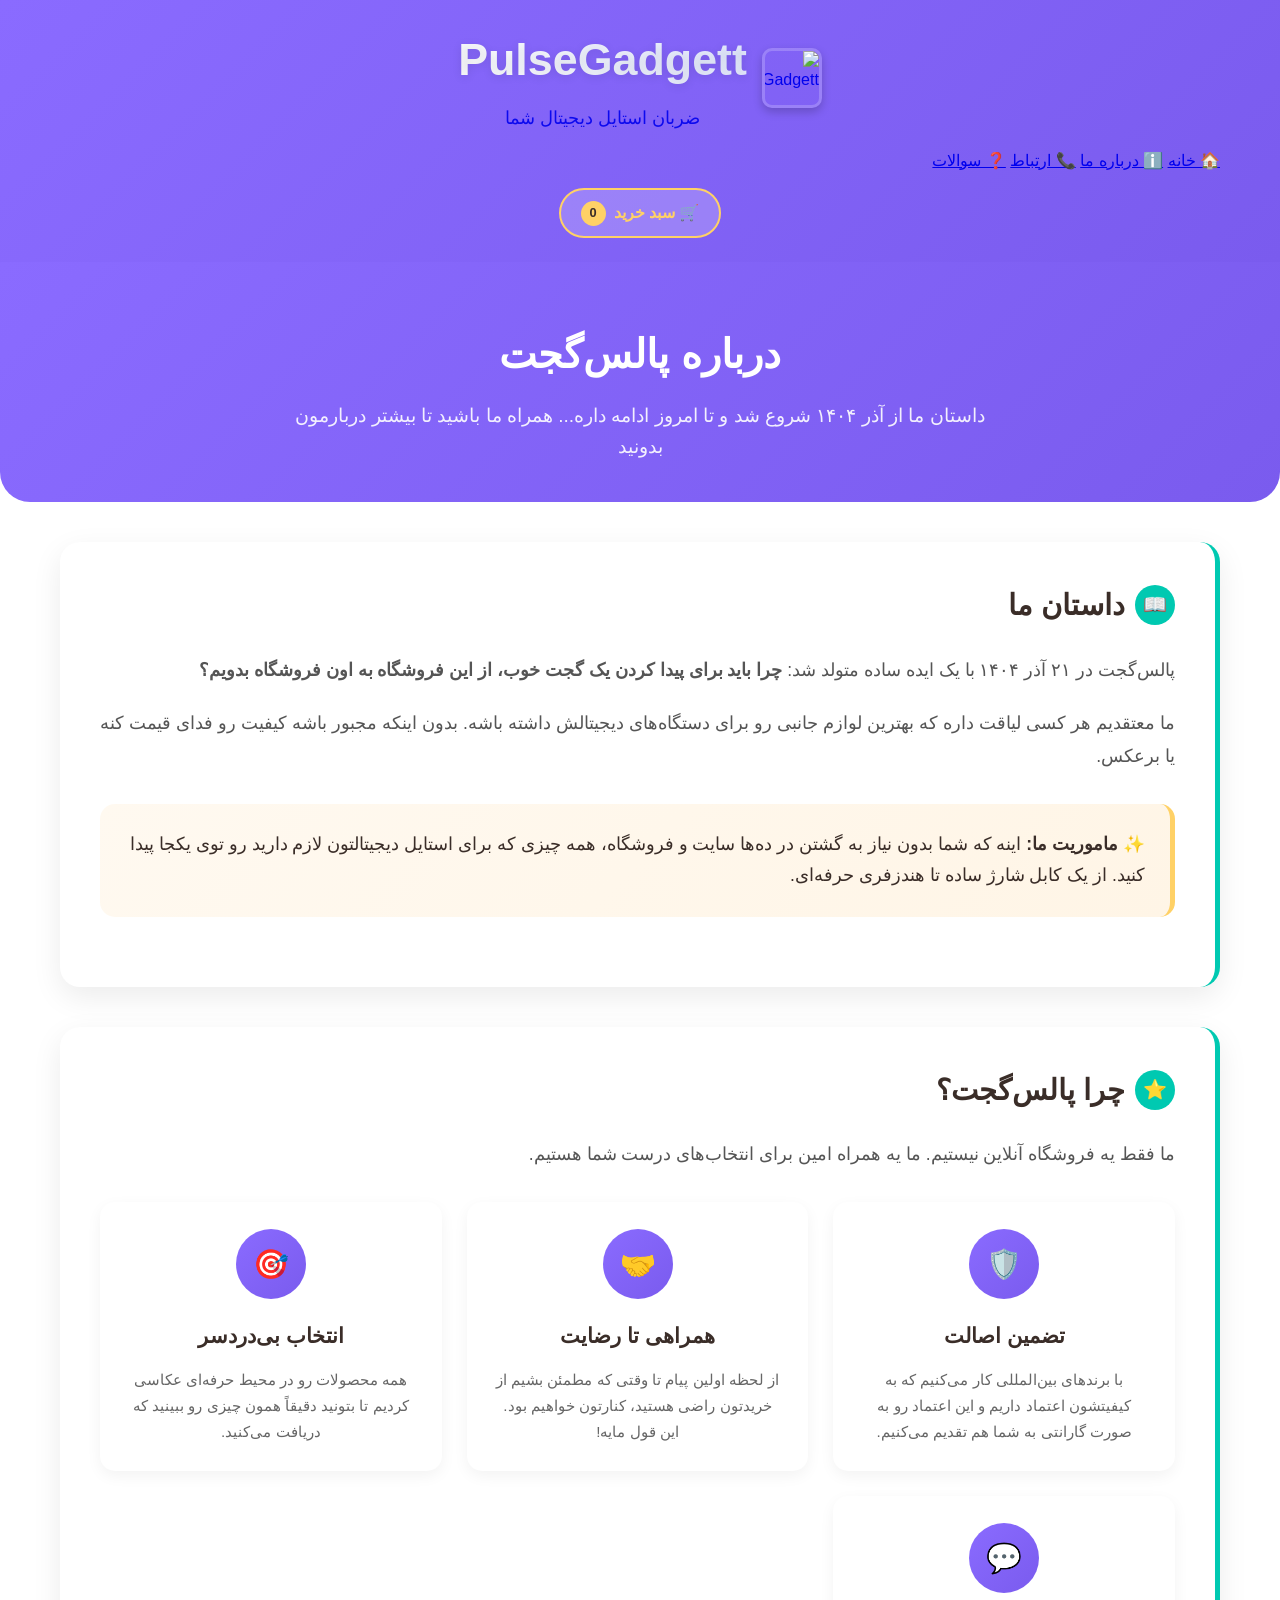
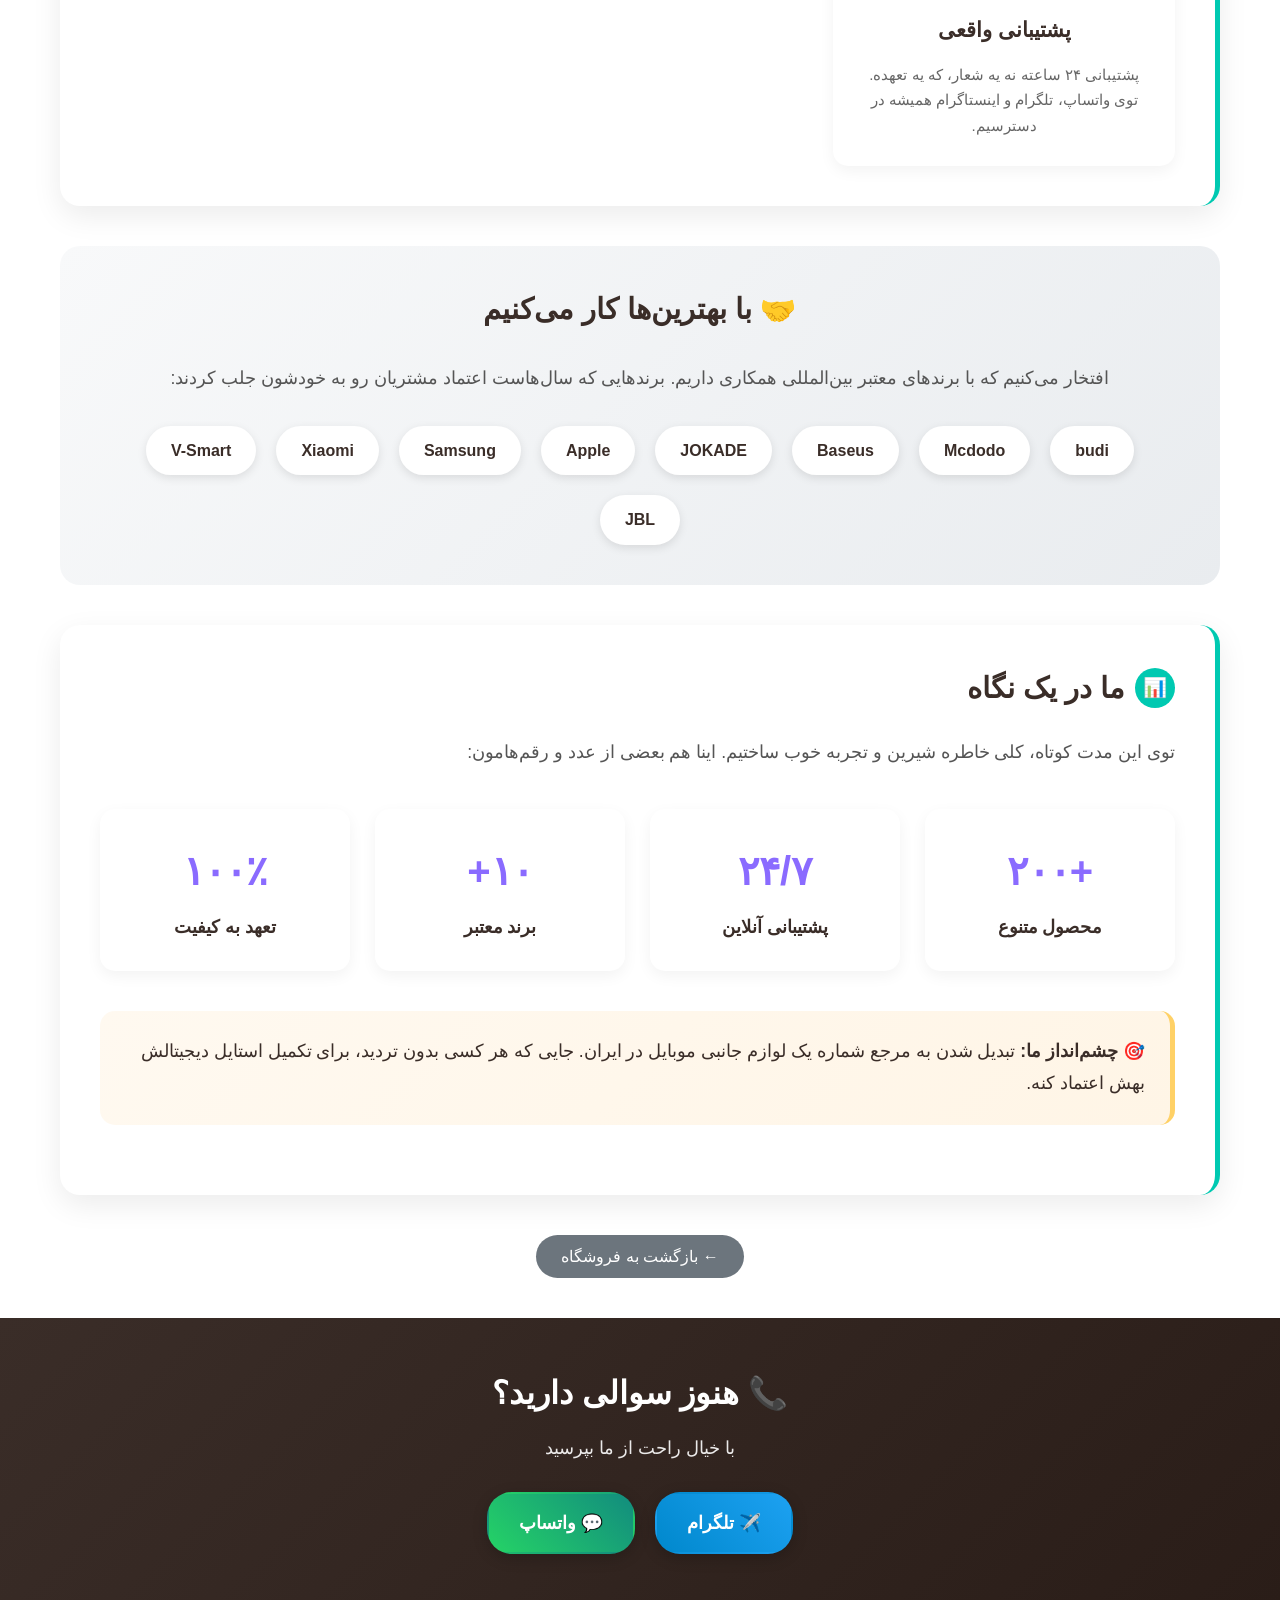
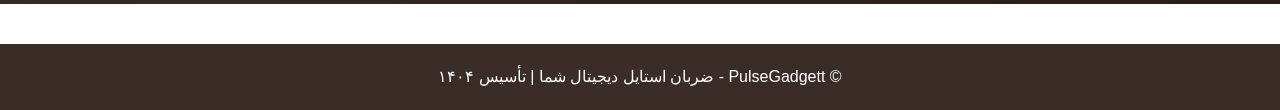
==== about.html @ b3abd2d2 "Create about.html" ====
<!DOCTYPE html>
<html lang="fa" dir="rtl">
<head>
    <meta charset="UTF-8">
    <meta name="viewport" content="width=device-width, initial-scale=1.0">
    <title>درباره پالس‌گجت - داستان ما</title>
    <meta name="description" content="داستان پالس‌گجت - تخصص ما در لوازم جانبی موبایل، ماموریت و ارزش‌های ما">
    <link rel="stylesheet" href="style.css">
    
    <!-- Structured Data -->
    <script type="application/ld+json">
    {
        "@context": "https://schema.org",
        "@type": "AboutPage",
        "name": "درباره پالس‌گجت",
        "description": "تاریخچه، ماموریت و ارزش‌های فروشگاه پالس‌گجت",
        "url": "https://pulse-gadgett.vercel.app/about.html",
        "publisher": {
            "@type": "Organization",
            "name": "پالس‌گجت",
            "logo": "https://pulse-gadgett.vercel.app/images/logo.jpg",
            "foundingDate": "2025-12-12",
            "contactPoint": {
                "@type": "ContactPoint",
                "telephone": "+989965566964",
                "contactType": "پشتیبانی"
            }
        }
    }
    </script>
    
    <style>
        /* استایل‌های مخصوص صفحه درباره ما */
        .page-header {
            text-align: center;
            padding: 60px 0 40px;
            background: linear-gradient(135deg, var(--header-purple) 0%, #7A5BEE 100%);
            color: white;
            border-radius: 0 0 30px 30px;
            margin-bottom: 40px;
        }
        
        .page-header h1 {
            font-size: 2.5rem;
            margin-bottom: 15px;
            font-weight: 800;
        }
        
        .page-header .subtitle {
            font-size: 1.2rem;
            opacity: 0.9;
            max-width: 700px;
            margin: 0 auto;
            line-height: 1.6;
        }
        
        .story-section {
            background: white;
            border-radius: 20px;
            padding: 40px;
            margin-bottom: 40px;
            box-shadow: 0 10px 30px rgba(0,0,0,0.08);
            border-right: 5px solid var(--category-teal);
        }
        
        .section-title {
            color: var(--text-dark);
            font-size: 1.8rem;
            margin-bottom: 25px;
            display: flex;
            align-items: center;
            gap: 10px;
        }
        
        .section-title .icon {
            width: 40px;
            height: 40px;
            background: var(--category-teal);
            border-radius: 50%;
            display: flex;
            align-items: center;
            justify-content: center;
            color: white;
            font-size: 1.2rem;
        }
        
        .story-text {
            color: #555;
            line-height: 1.9;
            font-size: 1.1rem;
            text-align: justify;
            margin-bottom: 20px;
        }
        
        .highlight-box {
            background: linear-gradient(135deg, var(--card-cream) 0%, #fff5e6 100%);
            border-radius: 15px;
            padding: 25px;
            margin: 30px 0;
            border-right: 5px solid var(--accent-yellow);
        }
        
        .highlight-box p {
            color: var(--text-dark);
            font-size: 1.1rem;
            line-height: 1.8;
            margin: 0;
        }
        
        .values-grid {
            display: grid;
            grid-template-columns: repeat(auto-fit, minmax(280px, 1fr));
            gap: 25px;
            margin-top: 30px;
        }
        
        .value-card {
            background: white;
            border-radius: 15px;
            padding: 25px;
            text-align: center;
            box-shadow: 0 5px 15px rgba(0,0,0,0.05);
            transition: all 0.3s ease;
            border: 2px solid transparent;
        }
        
        .value-card:hover {
            transform: translateY(-5px);
            border-color: var(--header-purple);
            box-shadow: 0 10px 25px rgba(138, 107, 255, 0.15);
        }
        
        .value-icon {
            width: 70px;
            height: 70px;
            background: linear-gradient(135deg, var(--header-purple) 0%, #7A5BEE 100%);
            border-radius: 50%;
            display: flex;
            align-items: center;
            justify-content: center;
            margin: 0 auto 20px;
            font-size: 1.8rem;
            color: white;
        }
        
        .value-card h3 {
            color: var(--text-dark);
            margin-bottom: 15px;
            font-size: 1.3rem;
        }
        
        .value-card p {
            color: #666;
            line-height: 1.7;
            font-size: 0.95rem;
        }
        
        .brands-section {
            background: linear-gradient(135deg, #f8f9fa 0%, #e9ecef 100%);
            border-radius: 20px;
            padding: 40px;
            margin: 40px 0;
        }
        
        .brands-title {
            text-align: center;
            color: var(--text-dark);
            font-size: 1.8rem;
            margin-bottom: 30px;
        }
        
        .brands-list {
            display: flex;
            flex-wrap: wrap;
            justify-content: center;
            gap: 20px;
            margin-top: 30px;
        }
        
        .brand-tag {
            background: white;
            padding: 12px 25px;
            border-radius: 25px;
            font-weight: 600;
            color: var(--text-dark);
            box-shadow: 0 3px 10px rgba(0,0,0,0.1);
            transition: all 0.3s ease;
        }
        
        .brand-tag:hover {
            transform: translateY(-3px);
            box-shadow: 0 5px 15px rgba(0,0,0,0.15);
            background: var(--header-purple);
            color: white;
        }
        
        .stats-grid {
            display: grid;
            grid-template-columns: repeat(auto-fit, minmax(200px, 1fr));
            gap: 25px;
            margin-top: 40px;
        }
        
        .stat-card {
            background: white;
            border-radius: 15px;
            padding: 30px 20px;
            text-align: center;
            box-shadow: 0 5px 15px rgba(0,0,0,0.05);
        }
        
        .stat-number {
            font-size: 2.5rem;
            font-weight: 800;
            color: var(--header-purple);
            margin-bottom: 10px;
            display: block;
        }
        
        .stat-label {
            color: var(--text-dark);
            font-size: 1.1rem;
            font-weight: 600;
        }
        
        /* رسپانسیو */
        @media (max-width: 768px) {
            .page-header {
                padding: 40px 0 30px;
            }
            
            .page-header h1 {
                font-size: 2rem;
            }
            
            .story-section {
                padding: 25px;
            }
            
            .section-title {
                font-size: 1.5rem;
            }
            
            .values-grid {
                grid-template-columns: 1fr;
            }
            
            .brands-section {
                padding: 25px;
            }
            
            .stat-card {
                padding: 20px 15px;
            }
            
            .stat-number {
                font-size: 2rem;
            }
        }
    </style>
</head>
<body>
    <!-- هدر -->
    <header>
        <div class="container">
            <div class="brand">
                <div class="logo-container">
                    <a href="index.html" style="display: contents;">
                        <img src="images/logo.jpg" alt="PulseGadgett" class="logo">
                        <div class="brand-text">
                            <h1>PulseGadgett</h1>
                            <p>ضربان استایل دیجیتال شما</p>
                        </div>
                    </a>
                </div>
            </div>
            
            <!-- ناوبری اصلی -->
            <nav class="main-nav">
                <a href="index.html">🏠 خانه</a>
                <a href="about.html" class="active">ℹ️ درباره ما</a>
                <a href="contact.html">📞 ارتباط</a>
                <a href="faq.html">❓ سوالات</a>
            </nav>
            
            <!-- سبد خرید -->
            <div class="header-actions">
                <div class="cart-icon" id="cartIcon">
                    🛒 سبد خرید
                    <span id="cartCount" class="cart-count">0</span>
                </div>
            </div>
        </div>
    </header>

    <!-- هدر صفحه -->
    <div class="page-header">
        <div class="container">
            <h1>درباره پالس‌گجت</h1>
            <p class="subtitle">
                داستان ما از آذر ۱۴۰۴ شروع شد و تا امروز ادامه داره... 
                همراه ما باشید تا بیشتر دربارمون بدونید
            </p>
        </div>
    </div>

    <main class="container">
        <!-- داستان ما -->
        <section class="story-section">
            <h2 class="section-title">
                <span class="icon">📖</span>
                داستان ما
            </h2>
            
            <p class="story-text">
                پالس‌گجت در ۲۱ آذر ۱۴۰۴ با یک ایده ساده متولد شد: 
                <strong>چرا باید برای پیدا کردن یک گجت خوب، از این فروشگاه به اون فروشگاه بدویم؟</strong>
            </p>
            
            <p class="story-text">
                ما معتقدیم هر کسی لیاقت داره که بهترین لوازم جانبی رو برای دستگاه‌های دیجیتالش داشته باشه. 
                بدون اینکه مجبور باشه کیفیت رو فدای قیمت کنه یا برعکس.
            </p>
            
            <div class="highlight-box">
                <p>
                    ✨ <strong>ماموریت ما:</strong> اینه که شما بدون نیاز به گشتن در ده‌ها سایت و فروشگاه، 
                    همه چیزی که برای استایل دیجیتالتون لازم دارید رو توی یکجا پیدا کنید. 
                    از یک کابل شارژ ساده تا هندزفری حرفه‌ای.
                </p>
            </div>
        </section>
        
        <!-- ارزش‌های ما -->
        <section class="story-section">
            <h2 class="section-title">
                <span class="icon">⭐</span>
                چرا پالس‌گجت؟
            </h2>
            
            <p class="story-text">
                ما فقط یه فروشگاه آنلاین نیستیم. ما یه همراه امین برای انتخاب‌های درست شما هستیم.
            </p>
            
            <div class="values-grid">
                <div class="value-card">
                    <div class="value-icon">🛡️</div>
                    <h3>تضمین اصالت</h3>
                    <p>
                        با برندهای بین‌المللی کار می‌کنیم که به کیفیتشون اعتماد داریم 
                        و این اعتماد رو به صورت گارانتی به شما هم تقدیم می‌کنیم.
                    </p>
                </div>
                
                <div class="value-card">
                    <div class="value-icon">🤝</div>
                    <h3>همراهی تا رضایت</h3>
                    <p>
                        از لحظه اولین پیام تا وقتی که مطمئن بشیم از خریدتون راضی هستید، 
                        کنارتون خواهیم بود. این قول مایه!
                    </p>
                </div>
                
                <div class="value-card">
                    <div class="value-icon">🎯</div>
                    <h3>انتخاب بی‌دردسر</h3>
                    <p>
                        همه محصولات رو در محیط حرفه‌ای عکاسی کردیم تا بتونید 
                        دقیقاً همون چیزی رو ببینید که دریافت می‌کنید.
                    </p>
                </div>
                
                <div class="value-card">
                    <div class="value-icon">💬</div>
                    <h3>پشتیبانی واقعی</h3>
                    <p>
                        پشتیبانی ۲۴ ساعته نه یه شعار، که یه تعهده. 
                        توی واتساپ، تلگرام و اینستاگرام همیشه در دسترسیم.
                    </p>
                </div>
            </div>
        </section>
        
        <!-- برندهای همکار -->
        <section class="brands-section">
            <h2 class="brands-title">🤝 با بهترین‌ها کار می‌کنیم</h2>
            <p class="story-text" style="text-align: center; margin-bottom: 30px;">
                افتخار می‌کنیم که با برندهای معتبر بین‌المللی همکاری داریم. 
                برندهایی که سال‌هاست اعتماد مشتریان رو به خودشون جلب کردند:
            </p>
            
            <div class="brands-list">
                <span class="brand-tag">budi</span>
                <span class="brand-tag">Mcdodo</span>
                <span class="brand-tag">Baseus</span>
                <span class="brand-tag">JOKADE</span>
                <span class="brand-tag">Apple</span>
                <span class="brand-tag">Samsung</span>
                <span class="brand-tag">Xiaomi</span>
                <span class="brand-tag">V-Smart</span>
                <span class="brand-tag">JBL</span>
            </div>
        </section>
        
        <!-- آمار و ارقام -->
        <section class="story-section">
            <h2 class="section-title">
                <span class="icon">📊</span>
                ما در یک نگاه
            </h2>
            
            <p class="story-text">
                توی این مدت کوتاه، کلی خاطره شیرین و تجربه خوب ساختیم. 
                اینا هم بعضی از عدد و رقم‌هامون:
            </p>
            
            <div class="stats-grid">
                <div class="stat-card">
                    <span class="stat-number">+۲۰۰</span>
                    <span class="stat-label">محصول متنوع</span>
                </div>
                
                <div class="stat-card">
                    <span class="stat-number">۲۴/۷</span>
                    <span class="stat-label">پشتیبانی آنلاین</span>
                </div>
                
                <div class="stat-card">
                    <span class="stat-number">۱۰+</span>
                    <span class="stat-label">برند معتبر</span>
                </div>
                
                <div class="stat-card">
                    <span class="stat-number">۱۰۰٪</span>
                    <span class="stat-label">تعهد به کیفیت</span>
                </div>
            </div>
            
            <div class="highlight-box" style="margin-top: 40px;">
                <p>
                    🎯 <strong>چشم‌انداز ما:</strong> تبدیل شدن به مرجع شماره یک لوازم جانبی موبایل در ایران. 
                    جایی که هر کسی بدون تردید، برای تکمیل استایل دیجیتالش بهش اعتماد کنه.
                </p>
            </div>
        </section>
        
        <!-- دکمه بازگشت -->
        <div class="back-button">
            <button onclick="window.location.href='index.html'">← بازگشت به فروشگاه</button>
        </div>
    </main>

    <!-- سبد خرید -->
    <div id="cartSidebar" class="cart-sidebar">
        <div class="cart-header">
            <h3>🛒 سبد خرید شما</h3>
            <button class="close-cart" id="closeCartButton">✕</button>
        </div>
        <div id="cartItems" class="cart-items">
            <!-- محصولات اینجا نمایش داده می‌شوند -->
        </div>
        <div class="cart-footer">
            <div class="cart-total">
                <strong>تعداد کل: <span id="totalItems">0</span> محصول</strong>
            </div>
            <button class="checkout-btn" id="checkoutButton">📦 ثبت سفارش</button>
        </div>
    </div>
    
    <div id="cartOverlay" class="cart-overlay"></div>

    <!-- بخش پشتیبانی -->
    <section class="support-section">
        <div class="container">
            <h3>📞 هنوز سوالی دارید؟</h3>
            <p>با خیال راحت از ما بپرسید</p>
            <div class="support-buttons">
                <a href="https://t.me/PG_supporter" class="support-btn telegram" target="_blank" rel="noopener noreferrer">
                    ✈️ تلگرام
                </a>
                <a href="https://wa.me/+989965566964" class="support-btn whatsapp" target="_blank" rel="noopener noreferrer">
                    💬 واتساپ
                </a>
            </div>
        </div>
    </section>

    <footer>
        <div class="container">
            <p>© PulseGadgett - ضربان استایل دیجیتال شما | تأسیس ۱۴۰۴</p>
        </div>
    </footer>

    <script src="products-data.js"></script>
    <script src="script.js"></script>
    
    <script>
        // مقداردهی اولیه برای این صفحه
        document.addEventListener('DOMContentLoaded', function() {
            updateCartDisplay();
            
            // Event Listeners برای سبد خرید
            const cartIcon = document.getElementById('cartIcon');
            const closeCartButton = document.getElementById('closeCartButton');
            const checkoutButton = document.getElementById('checkoutButton');
            const cartOverlay = document.getElementById('cartOverlay');

            if (cartIcon) cartIcon.addEventListener('click', toggleCart);
            if (closeCartButton) closeCartButton.addEventListener('click', toggleCart);
            if (checkoutButton) checkoutButton.addEventListener('click', checkout);
            if (cartOverlay) cartOverlay.addEventListener('click', toggleCart);
        });
    </script>
</body>
</html>
---- style.css ----
/* پالت رنگ جدید PulseGadgett */
:root {
    --header-purple: #8A6BFF;
    --background-white: #FFFFFF;
    --button-orange: #FF6B4A;
    --card-cream: #FFF9F0;
    --category-teal: #00C9B1;
    --accent-yellow: #FFD166;
    --footer-brown: #3A2D28;
    --text-dark: #3A2D28;
}

/* ریست و تنظیمات پایه */
* {
    margin: 0;
    padding: 0;
    box-sizing: border-box;
    font-family: 'Segoe UI', Tahoma, Geneva, Verdana, sans-serif;
}

body {
    background: var(--background-white);
    line-height: 1.6;
    color: var(--text-dark);
    direction: rtl;
}

.container {
    max-width: 1200px;
    margin: 0 auto;
    padding: 0 20px;
}

/* هدر */
header {
    background: linear-gradient(135deg, var(--header-purple) 0%, #7A5BEE 100%);
    color: white;
    padding: 1.5rem 0;
    box-shadow: 0 2px 10px rgba(0,0,0,0.1);
}

.logo-container {
    display: flex;
    align-items: center;
    justify-content: center;
    gap: 15px;
    margin-bottom: 1rem;
}

.logo {
    width: 60px;
    height: 60px;
    border-radius: 10px;
    object-fit: cover;
    border: 3px solid rgba(255,255,255,0.2);
    box-shadow: 0 4px 10px rgba(0,0,0,0.2);
}

.brand-text h1 {
    font-family: 'Segoe UI', Tahoma, Geneva, Verdana, sans-serif;
    font-size: 2.8rem;
    font-weight: 800;
    margin-bottom: 0.5rem;
    background: linear-gradient(45deg, #fff, #e0e7ff);
    -webkit-background-clip: text;
    -webkit-text-fill-color: transparent;
    background-clip: text;
    text-shadow: 0 2px 10px rgba(0,0,0,0.1);
}

.brand-text p {
    font-size: 1.1rem;
    opacity: 0.9;
    font-weight: 300;
    text-align: center;
}

/* جستجو */
.search-container {
    display: flex;
    justify-content: center;
    margin-top: 1rem;
    max-width: 500px;
    margin: 1rem auto 0;
}

.search-container input {
    flex: 1;
    padding: 12px 15px;
    border: none;
    border-radius: 25px 0 0 25px;
    font-size: 1rem;
    outline: none;
}

.search-container button {
    padding: 12px 25px;
    background: var(--button-orange);
    color: white;
    border: none;
    border-radius: 0 25px 25px 0;
    cursor: pointer;
    font-size: 1rem;
    transition: background 0.3s;
}

.search-container button:hover {
    opacity: 0.9;
}

/* سبد خرید در هدر */
.header-actions {
    display: flex;
    justify-content: center;
    margin-top: 15px;
}

.cart-icon {
    display: flex;
    align-items: center;
    gap: 8px;
    background: rgba(255,255,255,0.2);
    padding: 10px 20px;
    border-radius: 25px;
    cursor: pointer;
    transition: all 0.3s ease;
    border: 2px solid var(--accent-yellow);
    font-weight: 600;
    color: var(--accent-yellow);
}

.cart-icon:hover {
    background: rgba(255,255,255,0.3);
    transform: translateY(-2px);
}

.cart-count {
    background: var(--accent-yellow);
    color: var(--text-dark);
    border-radius: 50%;
    width: 25px;
    height: 25px;
    display: flex;
    align-items: center;
    justify-content: center;
    font-size: 0.8rem;
    font-weight: bold;
}

/* دسته‌بندی‌ها */
.categories {
    background: white;
    padding: 1rem 0;
    box-shadow: 0 2px 5px rgba(0,0,0,0.1);
    position: sticky;
    top: 0;
    z-index: 100;
}

.category-btn {
    padding: 10px 20px;
    margin: 0 5px;
    border: 2px solid var(--category-teal);
    background: white;
    color: var(--category-teal);
    border-radius: 25px;
    cursor: pointer;
    transition: all 0.3s;
    font-size: 0.9rem;
}

.category-btn:hover,
.category-btn.active {
    background: var(--category-teal);
    color: white;
}

/* محصولات - GRID VIEW */
.products-grid {
    display: grid;
    grid-template-columns: repeat(auto-fill, minmax(280px, 1fr));
    gap: 25px;
    padding: 30px 0;
}

.product-card {
    background: var(--card-cream);
    border-radius: 15px;
    overflow: hidden;
    box-shadow: 0 5px 15px rgba(0,0,0,0.1);
    transition: all 0.3s ease;
    position: relative;
    display: flex;
    flex-direction: column;
    height: 100%;
}

.product-card:hover {
    transform: translateY(-8px);
    box-shadow: 0 15px 30px rgba(0,0,0,0.15);
}

.product-image {
    height: 200px;
    overflow: hidden;
    position: relative;
    flex-shrink: 0;
}

.product-image img {
    width: 100%;
    height: 100%;
    object-fit: cover;
    transition: transform 0.3s ease;
}

.product-card:hover .product-image img {
    transform: scale(1.1);
}

.product-badge {
    position: absolute;
    top: 10px;
    left: 10px;
    background: var(--button-orange);
    color: white;
    padding: 5px 10px;
    border-radius: 5px;
    font-size: 0.8rem;
    font-weight: 600;
    z-index: 2;
}

.product-info {
    padding: 20px;
    flex: 1;
    display: flex;
    flex-direction: column;
}

.product-category {
    color: var(--category-teal);
    font-size: 0.8rem;
    margin-bottom: 8px;
    font-weight: 600;
    text-align: right;
}

.product-name {
    font-size: 1.1rem;
    margin-bottom: 10px;
    color: var(--text-dark);
    height: 3.6em;
    overflow: hidden;
    line-height: 1.4;
    text-align: right;
}

.product-description {
    color: #666;
    font-size: 0.85rem;
    margin-bottom: 15px;
    height: 4.2em;
    overflow: hidden;
    line-height: 1.4;
    text-align: right;
    flex: 1;
}

.product-details {
    display: flex;
    flex-direction: column;
    gap: 8px;
    margin-bottom: 15px;
    padding: 12px;
    background: rgba(0,0,0,0.02);
    border-radius: 8px;
    border-right: 3px solid var(--category-teal);
}

.product-code {
    font-size: 0.85rem;
    color: var(--text-dark);
    font-weight: 600;
    display: flex;
    justify-content: space-between;
    align-items: center;
}

.code-label {
    color: #666;
    font-weight: normal;
}

.code-value {
    font-family: 'Courier New', monospace;
    background: rgba(0, 201, 177, 0.1);
    padding: 3px 8px;
    border-radius: 4px;
    color: var(--category-teal);
    font-weight: bold;
}

.product-price {
    font-size: 1.2rem;
    font-weight: bold;
    color: #e74c3c;
    display: flex;
    justify-content: space-between;
    align-items: center;
    margin-top: 5px;
}

.price-label {
    font-size: 0.9rem;
    color: #666;
    font-weight: normal;
}

.price-value {
    font-size: 1.3rem;
    font-weight: 800;
    color: #e74c3c;
    text-shadow: 0 1px 2px rgba(0,0,0,0.1);
}

.product-footer {
    margin-top: auto;
    display: flex;
    flex-direction: column;
    gap: 10px;
}

.product-availability {
    display: inline-block;
    padding: 6px 12px;
    border-radius: 15px;
    font-size: 0.8rem;
    font-weight: bold;
    text-align: center;
    align-self: flex-start;
}

.in-stock {
    background: rgba(40, 167, 69, 0.15);
    color: #155724;
    border: 1px solid rgba(40, 167, 69, 0.3);
}

.out-of-stock {
    background: rgba(220, 53, 69, 0.15);
    color: #721c24;
    border: 1px solid rgba(220, 53, 69, 0.3);
}

/* دکمه‌ها */
.view-details-btn,
.add-to-cart-btn {
    background: var(--button-orange);
    color: white;
    border: none;
    padding: 12px 15px;
    border-radius: 25px;
    cursor: pointer;
    margin-top: 5px;
    width: 100%;
    font-weight: 600;
    transition: all 0.3s ease;
    font-size: 0.9rem;
    text-align: center;
    box-shadow: 0 2px 5px rgba(255, 107, 74, 0.3);
}

.view-details-btn:hover,
.add-to-cart-btn:hover {
    opacity: 0.9;
    transform: translateY(-2px);
    box-shadow: 0 4px 8px rgba(255, 107, 74, 0.4);
}

.add-to-cart-btn {
    background: #28a745;
    box-shadow: 0 2px 5px rgba(40, 167, 69, 0.3);
}

.add-to-cart-btn:hover {
    box-shadow: 0 4px 8px rgba(40, 167, 69, 0.4);
}

.no-products {
    text-align: center;
    padding: 60px 0;
    font-size: 1.2rem;
    color: #666;
}

/* استایل‌های صفحه محصول */
.product-detail {
    display: grid;
    grid-template-columns: 1fr 1fr;
    gap: 40px;
    margin: 40px 0;
    background: white;
    padding: 30px;
    border-radius: 15px;
    box-shadow: 0 10px 30px rgba(0,0,0,0.1);
}

.product-images .main-image {
    width: 100%;
    max-width: 500px;
    border-radius: 10px;
    box-shadow: 0 10px 25px rgba(0,0,0,0.1);
}

.product-title {
    font-size: 2rem;
    color: var(--text-dark);
    margin-bottom: 20px;
    line-height: 1.3;
}

.product-description-full {
    font-size: 1.1rem;
    line-height: 1.8;
    color: #666;
    margin-bottom: 30px;
}

.product-specs {
    background: #f8f9fa;
    padding: 20px;
    border-radius: 10px;
    margin-bottom: 30px;
}

.spec-item {
    display: flex;
    justify-content: space-between;
    padding: 10px 0;
    border-bottom: 1px solid #e9ecef;
}

.spec-item:last-child {
    border-bottom: none;
}

.spec-label {
    font-weight: bold;
    color: var(--text-dark);
}

.spec-value {
    color: #666;
}

.product-price-section {
    text-align: center;
    padding: 30px;
    background: linear-gradient(135deg, var(--header-purple) 0%, #7A5BEE 100%);
    border-radius: 15px;
    color: white;
}

.product-price-section .price {
    font-size: 2.5rem;
    font-weight: bold;
    display: block;
    margin-bottom: 20px;
}

.add-to-cart {
    background: var(--button-orange);
    color: white;
    border: none;
    padding: 15px 30px;
    border-radius: 25px;
    font-size: 1.1rem;
    cursor: pointer;
    transition: all 0.3s;
}

.add-to-cart:hover {
    opacity: 0.9;
    transform: translateY(-2px);
}

.out-of-stock-btn {
    background: #6c757d;
    color: white;
    border: none;
    padding: 15px 30px;
    border-radius: 25px;
    font-size: 1.1rem;
    cursor: not-allowed;
}

.back-button {
    text-align: center;
    margin: 30px 0;
}

.back-button button {
    background: #6c757d;
    color: white;
    border: none;
    padding: 12px 25px;
    border-radius: 25px;
    cursor: pointer;
    transition: all 0.3s;
    font-size: 1rem;
}

.back-button button:hover {
    background: #5a6268;
    transform: translateY(-2px);
}

.error-message {
    text-align: center;
    padding: 60px 0;
    color: #666;
}

.error-message h2 {
    font-size: 2rem;
    margin-bottom: 20px;
    color: #e74c3c;
}

/* سایدبار سبد خرید */
.cart-sidebar {
    position: fixed;
    top: 0;
    left: -400px;
    width: 380px;
    height: 100vh;
    background: white;
    box-shadow: -5px 0 15px rgba(0,0,0,0.1);
    transition: left 0.3s ease;
    z-index: 1000;
    display: flex;
    flex-direction: column;
}

.cart-sidebar.active {
    left: 0;
}

.cart-header {
    display: flex;
    justify-content: space-between;
    align-items: center;
    padding: 20px;
    border-bottom: 2px solid #f8f9fa;
    background: linear-gradient(135deg, var(--header-purple) 0%, #7A5BEE 100%);
    color: white;
}

.cart-header h3 {
    margin: 0;
    font-size: 1.3rem;
}

.close-cart {
    background: none;
    border: none;
    color: white;
    font-size: 1.5rem;
    cursor: pointer;
    padding: 5px;
}

.cart-items {
    flex: 1;
    overflow-y: auto;
    padding: 20px;
}

.cart-item {
    display: flex;
    align-items: center;
    gap: 15px;
    padding: 15px;
    border-bottom: 1px solid #e9ecef;
    background: #f8f9fa;
    border-radius: 10px;
    margin-bottom: 10px;
}

.cart-item-image {
    width: 60px;
    height: 60px;
    border-radius: 8px;
    object-fit: cover;
}

.cart-item-info {
    flex: 1;
}

.cart-item-name {
    font-weight: bold;
    margin-bottom: 5px;
    font-size: 0.9rem;
}

.cart-item-price {
    color: #e74c3c;
    font-weight: bold;
}

.remove-item {
    background: var(--button-orange);
    color: white;
    border: none;
    padding: 5px 10px;
    border-radius: 5px;
    cursor: pointer;
    font-size: 0.8rem;
}

.cart-footer {
    padding: 20px;
    border-top: 2px solid #f8f9fa;
    background: #f8f9fa;
}

.cart-total {
    text-align: center;
    margin-bottom: 15px;
    font-size: 1.1rem;
}

.checkout-btn {
    width: 100%;
    padding: 15px;
    background: linear-gradient(135deg, var(--header-purple) 0%, #7A5BEE 100%);
    color: white;
    border: none;
    border-radius: 10px;
    font-size: 1.1rem;
    font-weight: bold;
    cursor: pointer;
    transition: all 0.3s ease;
}

.checkout-btn:hover {
    transform: translateY(-2px);
    box-shadow: 0 5px 15px rgba(0,0,0,0.2);
}

/* overlay برای وقتی سبد خرید باز است */
.cart-overlay {
    position: fixed;
    top: 0;
    left: 0;
    width: 100%;
    height: 100%;
    background: rgba(0,0,0,0.5);
    z-index: 999;
    display: none;
}

.cart-overlay.active {
    display: block;
}

/* استایل بخش پشتیبانی */
.support-section {
    background: linear-gradient(135deg, var(--footer-brown) 0%, #2A1D18 100%);
    color: white;
    padding: 50px 0;
    text-align: center;
    margin-top: 40px;
}

.support-section h3 {
    font-size: 2rem;
    margin-bottom: 15px;
    font-weight: 700;
}

.support-section p {
    font-size: 1.1rem;
    margin-bottom: 30px;
    opacity: 0.9;
}

.support-buttons {
    display: flex;
    justify-content: center;
    gap: 20px;
    flex-wrap: wrap;
}

.support-btn {
    display: inline-block;
    padding: 15px 30px;
    border-radius: 25px;
    text-decoration: none;
    font-weight: 600;
    font-size: 1.1rem;
    transition: all 0.3s ease;
    box-shadow: 0 4px 15px rgba(0,0,0,0.2);
    border: 2px solid transparent;
}

.support-btn.whatsapp {
    background: linear-gradient(45deg, #25D366, #128C7E);
    color: white;
}

.support-btn.instagram {
    background: linear-gradient(45deg, #E1306C, #C13584, #833AB4);
    color: white;
}

.support-btn.telegram {
    background: linear-gradient(45deg, #0088cc, #1da1f2);
    color: white;
}

.support-btn:hover {
    transform: translateY(-3px);
    box-shadow: 0 8px 25px rgba(0,0,0,0.3);
    border-color: rgba(255,255,255,0.3);
}

/* فوتر */
footer {
    background: var(--footer-brown);
    color: white;
    text-align: center;
    padding: 20px 0;
    margin-top: 40px;
}

/* استایل‌های مخصوص صفحه محصول - اضافه شده */
.image-zoom-container {
    position: fixed;
    top: 0;
    left: 0;
    width: 100%;
    height: 100%;
    background: rgba(0,0,0,0.9);
    display: none;
    justify-content: center;
    align-items: center;
    z-index: 1000;
    cursor: zoom-out;
}

.zoomed-image {
    max-width: 90%;
    max-height: 90%;
    object-fit: contain;
}

.close-zoom {
    position: absolute;
    top: 20px;
    right: 20px;
    color: white;
    font-size: 2rem;
    cursor: pointer;
    background: rgba(0,0,0,0.5);
    width: 50px;
    height: 50px;
    border-radius: 50%;
    display: flex;
    justify-content: center;
    align-items: center;
}

.product-category-badge {
    display: inline-block;
    background: var(--category-teal);
    color: white;
    padding: 5px 15px;
    border-radius: 20px;
    font-size: 0.9rem;
    margin-bottom: 15px;
    font-weight: 600;
}

/* مدال انتخاب پیام‌رسان */
.messenger-modal {
    position: fixed;
    top: 0;
    left: 0;
    width: 100%;
    height: 100%;
    display: flex;
    justify-content: center;
    align-items: center;
    z-index: 2000;
}

.modal-overlay {
    position: fixed;
    top: 0;
    left: 0;
    width: 100%;
    height: 100%;
    background: rgba(0, 0, 0, 0.5);
    z-index: 1999;
}

.modal-content {
    background: white;
    border-radius: 15px;
    width: 90%;
    max-width: 400px;
    box-shadow: 0 10px 30px rgba(0,0,0,0.2);
    z-index: 2001;
    overflow: hidden;
}

.modal-header {
    display: flex;
    justify-content: space-between;
    align-items: center;
    padding: 20px;
    background: linear-gradient(135deg, var(--header-purple) 0%, #7A5BEE 100%);
    color: white;
}

.modal-header h3 {
    margin: 0;
    font-size: 1.2rem;
}

.modal-close {
    background: none;
    border: none;
    color: white;
    font-size: 1.5rem;
    cursor: pointer;
    padding: 5px;
    width: 30px;
    height: 30px;
    display: flex;
    align-items: center;
    justify-content: center;
    border-radius: 50%;
    transition: background 0.3s;
}

.modal-close:hover {
    background: rgba(255, 255, 255, 0.2);
}

.modal-body {
    padding: 25px;
}

.modal-description {
    text-align: center;
    color: #666;
    margin-bottom: 25px;
    font-size: 1rem;
}

.messenger-options {
    display: flex;
    flex-direction: column;
    gap: 15px;
}

.messenger-option {
    display: flex;
    align-items: center;
    padding: 15px;
    border: none;
    border-radius: 10px;
    cursor: pointer;
    transition: all 0.3s ease;
    text-align: right;
    width: 100%;
    background: #f8f9fa;
    border: 2px solid transparent;
}

.messenger-option:hover {
    transform: translateY(-2px);
    box-shadow: 0 5px 15px rgba(0,0,0,0.1);
}

.whatsapp-option {
    background: rgba(37, 211, 102, 0.1);
    border-color: rgba(37, 211, 102, 0.3);
}

.telegram-option {
    background: rgba(0, 136, 204, 0.1);
    border-color: rgba(0, 136, 204, 0.3);
}

.option-icon {
    font-size: 1.8rem;
    margin-left: 15px;
    flex-shrink: 0;
}

.option-content {
    flex: 1;
    text-align: right;
}

.option-title {
    font-weight: bold;
    font-size: 1.1rem;
    margin-bottom: 5px;
}

.option-desc {
    font-size: 0.9rem;
    color: #666;
}

.whatsapp-option .option-title {
    color: #128C7E;
}

.telegram-option .option-title {
    color: #0088cc;
}

/* پیام موفقیت ثبت سفارش */
.order-success-message {
    position: fixed;
    top: 20px;
    left: 50%;
    transform: translateX(-50%);
    background: white;
    border-radius: 10px;
    box-shadow: 0 5px 20px rgba(0,0,0,0.15);
    z-index: 3000;
    animation: slideDown 0.3s ease;
    border-right: 4px solid #4CAF50;
    max-width: 400px;
    width: 90%;
}

@keyframes slideDown {
    from { top: -100px; opacity: 0; }
    to { top: 20px; opacity: 1; }
}

.success-content {
    display: flex;
    align-items: center;
    padding: 15px;
    gap: 15px;
}

.success-icon {
    font-size: 1.8rem;
    color: #4CAF50;
    flex-shrink: 0;
}

.success-text {
    flex: 1;
}

.success-title {
    font-weight: bold;
    font-size: 1rem;
    margin-bottom: 5px;
    color: #333;
}

.success-desc {
    font-size: 0.9rem;
    color: #666;
}

.success-close {
    background: none;
    border: none;
    color: #999;
    font-size: 1.2rem;
    cursor: pointer;
    padding: 5px;
    width: 25px;
    height: 25px;
    display: flex;
    align-items: center;
    justify-content: center;
    border-radius: 50%;
    transition: background 0.3s;
}

.success-close:hover {
    background: #f8f9fa;
    color: #333;
}

/* رسپانسیو */
@media (max-width: 768px) {
    .logo-container {
        flex-direction: column;
        gap: 10px;
        text-align: center;
    }
    
    .brand-text h1 {
        font-size: 2.2rem;
    }
    
    .logo {
        width: 50px;
        height: 50px;
    }
    
    .products-grid {
        grid-template-columns: repeat(auto-fill, minmax(250px, 1fr));
        gap: 20px;
    }
    
    .categories .container {
        overflow-x: auto;
        white-space: nowrap;
        padding-bottom: 10px;
    }
    
    .category-btn {
        display: inline-block;
        margin: 0 3px;
    }
    
    .product-detail {
        grid-template-columns: 1fr;
        gap: 20px;
        padding: 20px;
    }
    
    .product-title {
        font-size: 1.5rem;
    }
    
    .product-price-section .price {
        font-size: 2rem;
    }
    
    .product-images .main-image {
        max-width: 100%;
    }
    
    .cart-sidebar {
        width: 320px;
        left: -320px;
    }
    
    .cart-icon {
        padding: 8px 16px;
        font-size: 0.9rem;
    }
    
    .support-buttons {
        flex-direction: column;
        align-items: center;
    }
    
    .support-btn {
        width: 200px;
    }
    
    .support-section h3 {
        font-size: 1.7rem;
    }
    
    /* رسپانسیو برای کپشن محصولات */
    .product-name {
        font-size: 1rem;
        height: 3.2em;
    }
    
    .product-description {
        font-size: 0.8rem;
        height: 3.8em;
    }
    
    .product-price .price-value {
        font-size: 1.1rem;
    }
    
    .product-details {
        padding: 10px;
    }
    
    /* رسپانسیو مدال */
    .modal-content {
        width: 95%;
        max-width: 350px;
    }
    
    .modal-header h3 {
        font-size: 1.1rem;
    }
    
    .option-title {
        font-size: 1rem;
    }
    
    .option-icon {
        font-size: 1.5rem;
    }
}

@media (max-width: 480px) {
    .brand-text h1 {
        font-size: 1.8rem;
    }
    
    .search-container {
        flex-direction: column;
        gap: 10px;
    }
    
    .search-container input,
    .search-container button {
        border-radius: 25px;
        width: 100%;
    }
    
    .products-grid {
        grid-template-columns: 1fr;
    }
    
    .product-detail {
        margin: 20px 0;
        padding: 15px;
    }
    
    .product-title {
        font-size: 1.3rem;
    }
}
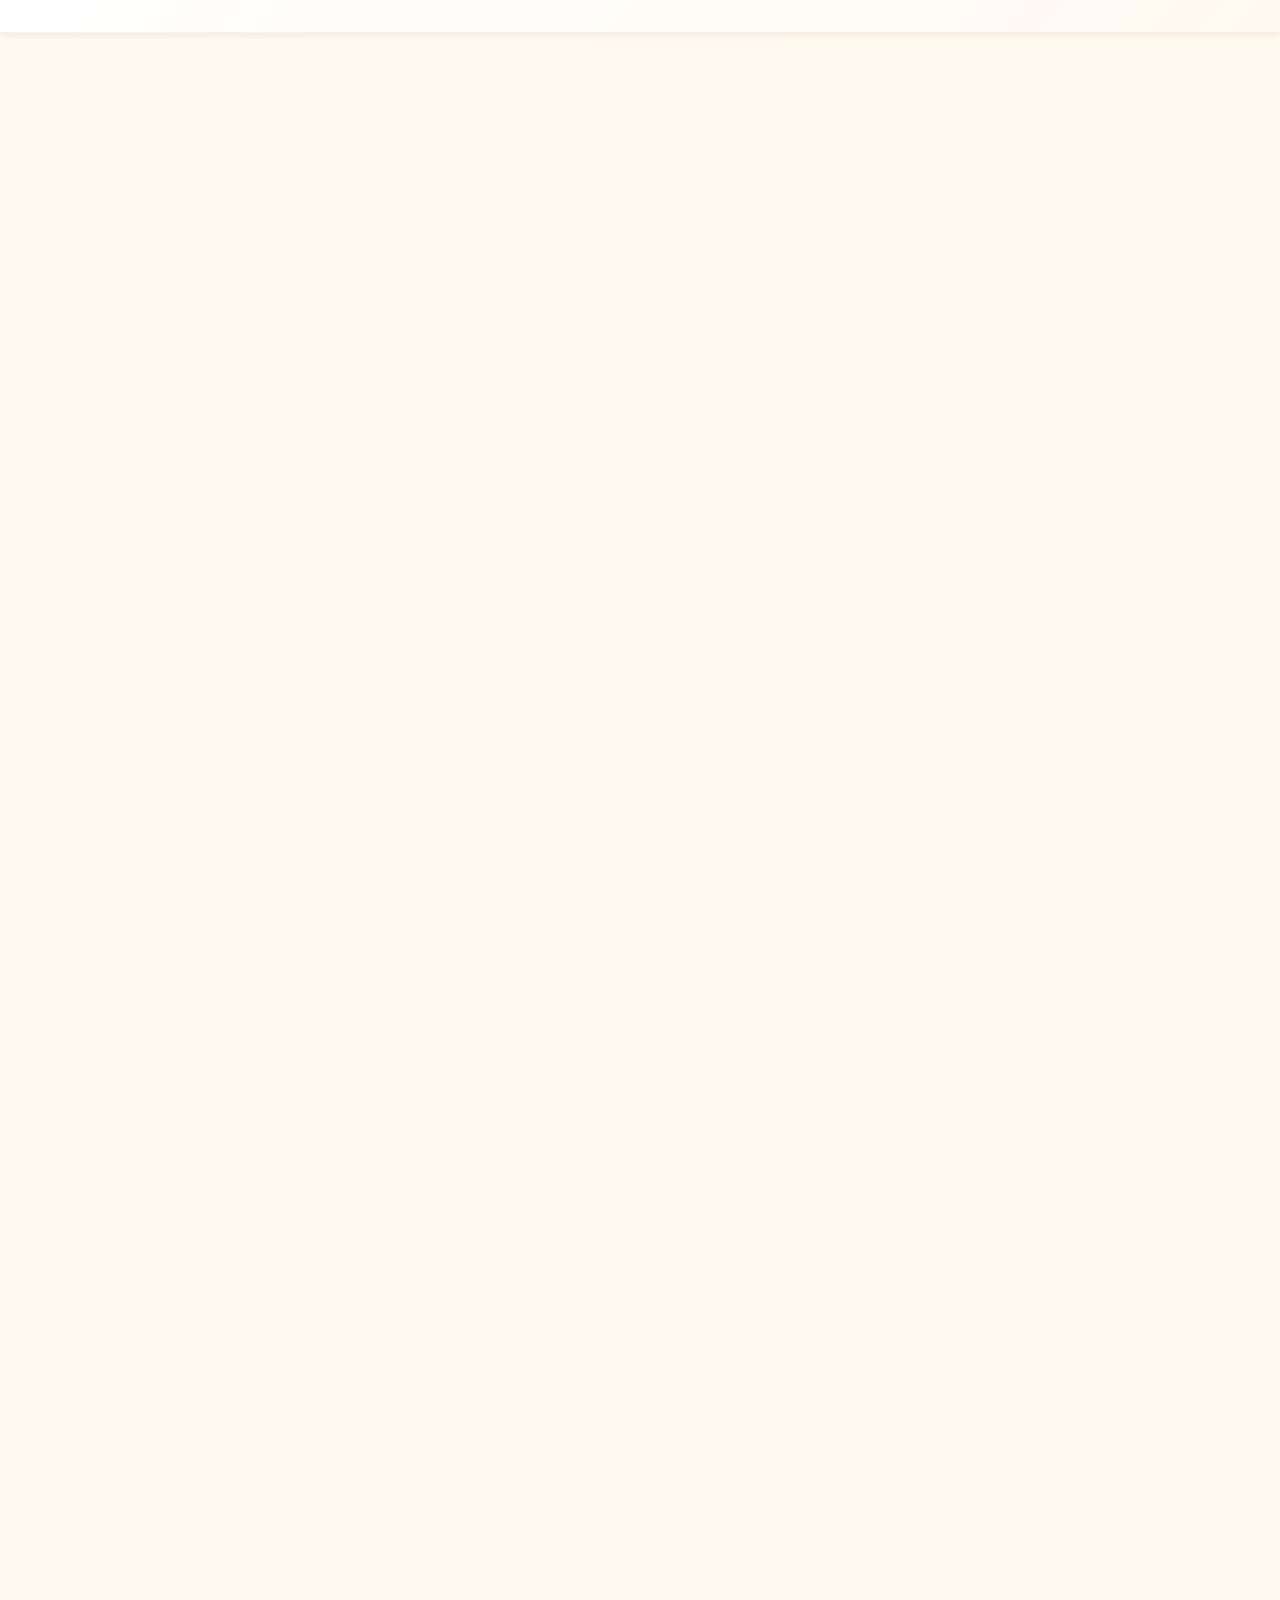
==== commit a96ebe22: "Update about.html" ====
--- a/about.html
+++ b/about.html
@@ -3,512 +3,106 @@
 <head>
     <meta charset="UTF-8">
     <meta name="viewport" content="width=device-width, initial-scale=1.0">
-    <title>درباره پالس‌گجت - داستان ما</title>
-    <meta name="description" content="داستان پالس‌گجت - تخصص ما در لوازم جانبی موبایل، ماموریت و ارزش‌های ما">
+    <title>درباره ما - PulseGadgett</title>
     <link rel="stylesheet" href="style.css">
-    
-    <!-- Structured Data -->
-    <script type="application/ld+json">
-    {
-        "@context": "https://schema.org",
-        "@type": "AboutPage",
-        "name": "درباره پالس‌گجت",
-        "description": "تاریخچه، ماموریت و ارزش‌های فروشگاه پالس‌گجت",
-        "url": "https://pulse-gadgett.vercel.app/about.html",
-        "publisher": {
-            "@type": "Organization",
-            "name": "پالس‌گجت",
-            "logo": "https://pulse-gadgett.vercel.app/images/logo.jpg",
-            "foundingDate": "2025-12-12",
-            "contactPoint": {
-                "@type": "ContactPoint",
-                "telephone": "+989965566964",
-                "contactType": "پشتیبانی"
-            }
-        }
-    }
-    </script>
-    
-    <style>
-        /* استایل‌های مخصوص صفحه درباره ما */
-        .page-header {
-            text-align: center;
-            padding: 60px 0 40px;
-            background: linear-gradient(135deg, var(--header-purple) 0%, #7A5BEE 100%);
-            color: white;
-            border-radius: 0 0 30px 30px;
-            margin-bottom: 40px;
-        }
-        
-        .page-header h1 {
-            font-size: 2.5rem;
-            margin-bottom: 15px;
-            font-weight: 800;
-        }
-        
-        .page-header .subtitle {
-            font-size: 1.2rem;
-            opacity: 0.9;
-            max-width: 700px;
-            margin: 0 auto;
-            line-height: 1.6;
-        }
-        
-        .story-section {
-            background: white;
-            border-radius: 20px;
-            padding: 40px;
-            margin-bottom: 40px;
-            box-shadow: 0 10px 30px rgba(0,0,0,0.08);
-            border-right: 5px solid var(--category-teal);
-        }
-        
-        .section-title {
-            color: var(--text-dark);
-            font-size: 1.8rem;
-            margin-bottom: 25px;
-            display: flex;
-            align-items: center;
-            gap: 10px;
-        }
-        
-        .section-title .icon {
-            width: 40px;
-            height: 40px;
-            background: var(--category-teal);
-            border-radius: 50%;
-            display: flex;
-            align-items: center;
-            justify-content: center;
-            color: white;
-            font-size: 1.2rem;
-        }
-        
-        .story-text {
-            color: #555;
-            line-height: 1.9;
-            font-size: 1.1rem;
-            text-align: justify;
-            margin-bottom: 20px;
-        }
-        
-        .highlight-box {
-            background: linear-gradient(135deg, var(--card-cream) 0%, #fff5e6 100%);
-            border-radius: 15px;
-            padding: 25px;
-            margin: 30px 0;
-            border-right: 5px solid var(--accent-yellow);
-        }
-        
-        .highlight-box p {
-            color: var(--text-dark);
-            font-size: 1.1rem;
-            line-height: 1.8;
-            margin: 0;
-        }
-        
-        .values-grid {
-            display: grid;
-            grid-template-columns: repeat(auto-fit, minmax(280px, 1fr));
-            gap: 25px;
-            margin-top: 30px;
-        }
-        
-        .value-card {
-            background: white;
-            border-radius: 15px;
-            padding: 25px;
-            text-align: center;
-            box-shadow: 0 5px 15px rgba(0,0,0,0.05);
-            transition: all 0.3s ease;
-            border: 2px solid transparent;
-        }
-        
-        .value-card:hover {
-            transform: translateY(-5px);
-            border-color: var(--header-purple);
-            box-shadow: 0 10px 25px rgba(138, 107, 255, 0.15);
-        }
-        
-        .value-icon {
-            width: 70px;
-            height: 70px;
-            background: linear-gradient(135deg, var(--header-purple) 0%, #7A5BEE 100%);
-            border-radius: 50%;
-            display: flex;
-            align-items: center;
-            justify-content: center;
-            margin: 0 auto 20px;
-            font-size: 1.8rem;
-            color: white;
-        }
-        
-        .value-card h3 {
-            color: var(--text-dark);
-            margin-bottom: 15px;
-            font-size: 1.3rem;
-        }
-        
-        .value-card p {
-            color: #666;
-            line-height: 1.7;
-            font-size: 0.95rem;
-        }
-        
-        .brands-section {
-            background: linear-gradient(135deg, #f8f9fa 0%, #e9ecef 100%);
-            border-radius: 20px;
-            padding: 40px;
-            margin: 40px 0;
-        }
-        
-        .brands-title {
-            text-align: center;
-            color: var(--text-dark);
-            font-size: 1.8rem;
-            margin-bottom: 30px;
-        }
-        
-        .brands-list {
-            display: flex;
-            flex-wrap: wrap;
-            justify-content: center;
-            gap: 20px;
-            margin-top: 30px;
-        }
-        
-        .brand-tag {
-            background: white;
-            padding: 12px 25px;
-            border-radius: 25px;
-            font-weight: 600;
-            color: var(--text-dark);
-            box-shadow: 0 3px 10px rgba(0,0,0,0.1);
-            transition: all 0.3s ease;
-        }
-        
-        .brand-tag:hover {
-            transform: translateY(-3px);
-            box-shadow: 0 5px 15px rgba(0,0,0,0.15);
-            background: var(--header-purple);
-            color: white;
-        }
-        
-        .stats-grid {
-            display: grid;
-            grid-template-columns: repeat(auto-fit, minmax(200px, 1fr));
-            gap: 25px;
-            margin-top: 40px;
-        }
-        
-        .stat-card {
-            background: white;
-            border-radius: 15px;
-            padding: 30px 20px;
-            text-align: center;
-            box-shadow: 0 5px 15px rgba(0,0,0,0.05);
-        }
-        
-        .stat-number {
-            font-size: 2.5rem;
-            font-weight: 800;
-            color: var(--header-purple);
-            margin-bottom: 10px;
-            display: block;
-        }
-        
-        .stat-label {
-            color: var(--text-dark);
-            font-size: 1.1rem;
-            font-weight: 600;
-        }
-        
-        /* رسپانسیو */
-        @media (max-width: 768px) {
-            .page-header {
-                padding: 40px 0 30px;
-            }
-            
-            .page-header h1 {
-                font-size: 2rem;
-            }
-            
-            .story-section {
-                padding: 25px;
-            }
-            
-            .section-title {
-                font-size: 1.5rem;
-            }
-            
-            .values-grid {
-                grid-template-columns: 1fr;
-            }
-            
-            .brands-section {
-                padding: 25px;
-            }
-            
-            .stat-card {
-                padding: 20px 15px;
-            }
-            
-            .stat-number {
-                font-size: 2rem;
-            }
-        }
-    </style>
+    <link rel="stylesheet" href="common.css">
+    <link rel="icon" href="images/favicon.ico" type="image/x-icon">
 </head>
 <body>
-    <!-- هدر -->
-    <header>
-        <div class="container">
-            <div class="brand">
-                <div class="logo-container">
-                    <a href="index.html" style="display: contents;">
-                        <img src="images/logo.jpg" alt="PulseGadgett" class="logo">
-                        <div class="brand-text">
-                            <h1>PulseGadgett</h1>
-                            <p>ضربان استایل دیجیتال شما</p>
-                        </div>
-                    </a>
+    <header class="site-header">
+        <!-- همان هدر اصلی index.html -->
+    </header>
+
+    <main class="container content-page">
+        <div class="content-header" data-animate="fade-up">
+            <h1 data-typewriter data-speed="60">درباره PulseGadgett</h1>
+            <p class="content-subtitle">از ایده تا اجرا، داستان ما</p>
+        </div>
+
+        <div class="content-card" data-animate="fade-up" data-delay="200">
+            <h2>🎯 مأموریت ما</h2>
+            <p>در PulseGadgett، باور داریم که تکنولوژی باید در دسترس همه باشد. ما با ارائه بهترین لوازم جانبی موبایل با قیمت‌های منصفانه، سعی در بهبود تجربه دیجیتال کاربران داریم.</p>
+            
+            <div class="feature-list">
+                <div class="feature-item" data-child-animate>
+                    <div class="feature-icon">🚀</div>
+                    <div class="feature-text">
+                        <h3>کیفیت بی‌همتا</h3>
+                        <p>تمامی محصولات با استانداردهای جهانی تولید و تأیید می‌شوند</p>
+                    </div>
                 </div>
-            </div>
-            
-            <!-- ناوبری اصلی -->
-            <nav class="main-nav">
-                <a href="index.html">🏠 خانه</a>
-                <a href="about.html" class="active">ℹ️ درباره ما</a>
-                <a href="contact.html">📞 ارتباط</a>
-                <a href="faq.html">❓ سوالات</a>
-            </nav>
-            
-            <!-- سبد خرید -->
-            <div class="header-actions">
-                <div class="cart-icon" id="cartIcon">
-                    🛒 سبد خرید
-                    <span id="cartCount" class="cart-count">0</span>
+                <div class="feature-item" data-child-animate>
+                    <div class="feature-icon">💎</div>
+                    <div class="feature-text">
+                        <h3>ضمانت اصل بودن</h3>
+                        <p>تضمین ۱۰۰٪ اصل بودن کالا با ارائه گارانتی معتبر</p>
+                    </div>
+                </div>
+                <div class="feature-item" data-child-animate>
+                    <div class="feature-icon">⚡</div>
+                    <div class="feature-text">
+                        <h3>ارسال سریع</h3>
+                        <p>تحویل در کمترین زمان ممکن در سراسر کشور</p>
+                    </div>
                 </div>
             </div>
         </div>
-    </header>
 
-    <!-- هدر صفحه -->
-    <div class="page-header">
-        <div class="container">
-            <h1>درباره پالس‌گجت</h1>
-            <p class="subtitle">
-                داستان ما از آذر ۱۴۰۴ شروع شد و تا امروز ادامه داره... 
-                همراه ما باشید تا بیشتر دربارمون بدونید
-            </p>
-        </div>
-    </div>
-
-    <main class="container">
-        <!-- داستان ما -->
-        <section class="story-section">
-            <h2 class="section-title">
-                <span class="icon">📖</span>
-                داستان ما
-            </h2>
-            
-            <p class="story-text">
-                پالس‌گجت در ۲۱ آذر ۱۴۰۴ با یک ایده ساده متولد شد: 
-                <strong>چرا باید برای پیدا کردن یک گجت خوب، از این فروشگاه به اون فروشگاه بدویم؟</strong>
-            </p>
-            
-            <p class="story-text">
-                ما معتقدیم هر کسی لیاقت داره که بهترین لوازم جانبی رو برای دستگاه‌های دیجیتالش داشته باشه. 
-                بدون اینکه مجبور باشه کیفیت رو فدای قیمت کنه یا برعکس.
-            </p>
-            
-            <div class="highlight-box">
-                <p>
-                    ✨ <strong>ماموریت ما:</strong> اینه که شما بدون نیاز به گشتن در ده‌ها سایت و فروشگاه، 
-                    همه چیزی که برای استایل دیجیتالتون لازم دارید رو توی یکجا پیدا کنید. 
-                    از یک کابل شارژ ساده تا هندزفری حرفه‌ای.
-                </p>
-            </div>
-        </section>
-        
-        <!-- ارزش‌های ما -->
-        <section class="story-section">
-            <h2 class="section-title">
-                <span class="icon">⭐</span>
-                چرا پالس‌گجت؟
-            </h2>
-            
-            <p class="story-text">
-                ما فقط یه فروشگاه آنلاین نیستیم. ما یه همراه امین برای انتخاب‌های درست شما هستیم.
-            </p>
-            
-            <div class="values-grid">
-                <div class="value-card">
-                    <div class="value-icon">🛡️</div>
-                    <h3>تضمین اصالت</h3>
-                    <p>
-                        با برندهای بین‌المللی کار می‌کنیم که به کیفیتشون اعتماد داریم 
-                        و این اعتماد رو به صورت گارانتی به شما هم تقدیم می‌کنیم.
-                    </p>
+        <div class="content-card" data-animate="fade-up" data-delay="400">
+            <h2>📊 آمار و ارقام</h2>
+            <div class="stats-grid" style="display: grid; grid-template-columns: repeat(auto-fit, minmax(150px, 1fr)); gap: 2rem; margin-top: 2rem;">
+                <div class="stat-item" style="text-align: center;">
+                    <h3 data-counter data-target="5000" style="font-size: 2.5rem; color: var(--primary);">0</h3>
+                    <p>محصول فروخته شده</p>
                 </div>
-                
-                <div class="value-card">
-                    <div class="value-icon">🤝</div>
-                    <h3>همراهی تا رضایت</h3>
-                    <p>
-                        از لحظه اولین پیام تا وقتی که مطمئن بشیم از خریدتون راضی هستید، 
-                        کنارتون خواهیم بود. این قول مایه!
-                    </p>
+                <div class="stat-item" style="text-align: center;">
+                    <h3 data-counter data-target="98" style="font-size: 2.5rem; color: var(--secondary);">0</h3>
+                    <p>رضایت مشتری</p>
                 </div>
-                
-                <div class="value-card">
-                    <div class="value-icon">🎯</div>
-                    <h3>انتخاب بی‌دردسر</h3>
-                    <p>
-                        همه محصولات رو در محیط حرفه‌ای عکاسی کردیم تا بتونید 
-                        دقیقاً همون چیزی رو ببینید که دریافت می‌کنید.
-                    </p>
+                <div class="stat-item" style="text-align: center;">
+                    <h3 data-counter data-target="24" style="font-size: 2.5rem; color: var(--accent);">0</h3>
+                    <p>ساعت پشتیبانی</p>
                 </div>
-                
-                <div class="value-card">
-                    <div class="value-icon">💬</div>
-                    <h3>پشتیبانی واقعی</h3>
-                    <p>
-                        پشتیبانی ۲۴ ساعته نه یه شعار، که یه تعهده. 
-                        توی واتساپ، تلگرام و اینستاگرام همیشه در دسترسیم.
-                    </p>
+                <div class="stat-item" style="text-align: center;">
+                    <h3 data-counter data-target="150" style="font-size: 2.5rem; color: var(--light);">0</h3>
+                    <p>محصول متنوع</p>
                 </div>
             </div>
-        </section>
-        
-        <!-- برندهای همکار -->
-        <section class="brands-section">
-            <h2 class="brands-title">🤝 با بهترین‌ها کار می‌کنیم</h2>
-            <p class="story-text" style="text-align: center; margin-bottom: 30px;">
-                افتخار می‌کنیم که با برندهای معتبر بین‌المللی همکاری داریم. 
-                برندهایی که سال‌هاست اعتماد مشتریان رو به خودشون جلب کردند:
-            </p>
-            
-            <div class="brands-list">
-                <span class="brand-tag">budi</span>
-                <span class="brand-tag">Mcdodo</span>
-                <span class="brand-tag">Baseus</span>
-                <span class="brand-tag">JOKADE</span>
-                <span class="brand-tag">Apple</span>
-                <span class="brand-tag">Samsung</span>
-                <span class="brand-tag">Xiaomi</span>
-                <span class="brand-tag">V-Smart</span>
-                <span class="brand-tag">JBL</span>
+        </div>
+
+        <div class="content-card" data-animate="fade-up" data-delay="600">
+            <h2>👥 تیم ما</h2>
+            <div class="team-grid">
+                <div class="team-member" data-child-animate>
+                    <img src="images/team1.jpg" alt="مدیرعامل" class="member-photo">
+                    <div class="member-info">
+                        <h3>علی محمدی</h3>
+                        <span class="member-role">مدیرعامل و مؤسس</span>
+                        <p>با ۱۰ سال تجربه در حوزه تکنولوژی</p>
+                        <div class="member-contact">
+                            <a href="#" class="contact-icon">📧</a>
+                            <a href="#" class="contact-icon">💼</a>
+                        </div>
+                    </div>
+                </div>
+                <!-- سایر اعضای تیم -->
             </div>
-        </section>
-        
-        <!-- آمار و ارقام -->
-        <section class="story-section">
-            <h2 class="section-title">
-                <span class="icon">📊</span>
-                ما در یک نگاه
-            </h2>
-            
-            <p class="story-text">
-                توی این مدت کوتاه، کلی خاطره شیرین و تجربه خوب ساختیم. 
-                اینا هم بعضی از عدد و رقم‌هامون:
-            </p>
-            
-            <div class="stats-grid">
-                <div class="stat-card">
-                    <span class="stat-number">+۲۰۰</span>
-                    <span class="stat-label">محصول متنوع</span>
-                </div>
-                
-                <div class="stat-card">
-                    <span class="stat-number">۲۴/۷</span>
-                    <span class="stat-label">پشتیبانی آنلاین</span>
-                </div>
-                
-                <div class="stat-card">
-                    <span class="stat-number">۱۰+</span>
-                    <span class="stat-label">برند معتبر</span>
-                </div>
-                
-                <div class="stat-card">
-                    <span class="stat-number">۱۰۰٪</span>
-                    <span class="stat-label">تعهد به کیفیت</span>
-                </div>
-            </div>
-            
-            <div class="highlight-box" style="margin-top: 40px;">
-                <p>
-                    🎯 <strong>چشم‌انداز ما:</strong> تبدیل شدن به مرجع شماره یک لوازم جانبی موبایل در ایران. 
-                    جایی که هر کسی بدون تردید، برای تکمیل استایل دیجیتالش بهش اعتماد کنه.
-                </p>
-            </div>
-        </section>
-        
-        <!-- دکمه بازگشت -->
-        <div class="back-button">
-            <button onclick="window.location.href='index.html'">← بازگشت به فروشگاه</button>
         </div>
     </main>
 
-    <!-- سبد خرید -->
-    <div id="cartSidebar" class="cart-sidebar">
-        <div class="cart-header">
-            <h3>🛒 سبد خرید شما</h3>
-            <button class="close-cart" id="closeCartButton">✕</button>
-        </div>
-        <div id="cartItems" class="cart-items">
-            <!-- محصولات اینجا نمایش داده می‌شوند -->
-        </div>
-        <div class="cart-footer">
-            <div class="cart-total">
-                <strong>تعداد کل: <span id="totalItems">0</span> محصول</strong>
-            </div>
-            <button class="checkout-btn" id="checkoutButton">📦 ثبت سفارش</button>
-        </div>
-    </div>
-    
-    <div id="cartOverlay" class="cart-overlay"></div>
+    <!-- پشتیبانی و فوتر مانند index.html -->
 
-    <!-- بخش پشتیبانی -->
-    <section class="support-section">
-        <div class="container">
-            <h3>📞 هنوز سوالی دارید؟</h3>
-            <p>با خیال راحت از ما بپرسید</p>
-            <div class="support-buttons">
-                <a href="https://t.me/PG_supporter" class="support-btn telegram" target="_blank" rel="noopener noreferrer">
-                    ✈️ تلگرام
-                </a>
-                <a href="https://wa.me/+989965566964" class="support-btn whatsapp" target="_blank" rel="noopener noreferrer">
-                    💬 واتساپ
-                </a>
-            </div>
-        </div>
-    </section>
-
-    <footer>
-        <div class="container">
-            <p>© PulseGadgett - ضربان استایل دیجیتال شما | تأسیس ۱۴۰۴</p>
-        </div>
-    </footer>
-
-    <script src="products-data.js"></script>
-    <script src="script.js"></script>
-    
+    <script src="common.js"></script>
     <script>
-        // مقداردهی اولیه برای این صفحه
+        // انیمیشن‌های خاص صفحه درباره ما
         document.addEventListener('DOMContentLoaded', function() {
-            updateCartDisplay();
-            
-            // Event Listeners برای سبد خرید
-            const cartIcon = document.getElementById('cartIcon');
-            const closeCartButton = document.getElementById('closeCartButton');
-            const checkoutButton = document.getElementById('checkoutButton');
-            const cartOverlay = document.getElementById('cartOverlay');
-
-            if (cartIcon) cartIcon.addEventListener('click', toggleCart);
-            if (closeCartButton) closeCartButton.addEventListener('click', toggleCart);
-            if (checkoutButton) checkoutButton.addEventListener('click', checkout);
-            if (cartOverlay) cartOverlay.addEventListener('click', toggleCart);
+            // اضافه کردن افکت‌های اضافی
+            const featureItems = document.querySelectorAll('.feature-item');
+            featureItems.forEach(item => {
+                item.addEventListener('mouseenter', function() {
+                    this.querySelector('.feature-icon').style.animation = 'float 0.5s ease';
+                });
+            });
         });
     </script>
 </body>
--- a/style.css
+++ b/style.css
@@ -1,1141 +1,1182 @@
-/* پالت رنگ جدید PulseGadgett */
 :root {
-    --header-purple: #8A6BFF;
-    --background-white: #FFFFFF;
-    --button-orange: #FF6B4A;
-    --card-cream: #FFF9F0;
-    --category-teal: #00C9B1;
-    --accent-yellow: #FFD166;
-    --footer-brown: #3A2D28;
-    --text-dark: #3A2D28;
-}
-
-/* ریست و تنظیمات پایه */
+  /* 🎨 پالت رنگ اصلی */
+  --primary: #FF6B4A;    /* نارنجی - دکمه‌های اصلی */
+  --secondary: #00C9B1;  /* فیروزه‌ای - دکمه‌های ثانویه */
+  --accent: #8A6BFF;     /* بنفش - برای تگ‌ها */
+  --background: #FFF9F0; /* کرمی - پس‌زمینه اصلی */
+  --text: #3A2D28;       /* قهوه‌ای تیره - رنگ متن‌ها */
+  --light: #FFD166;      /* زرد کرم - هشدارها */
+  --border: #E0D6CC;     /* خاکستری/بژ روشن */
+  --success: #00C9B1;    /* فیروزه‌ای */
+  --warning: #FFD166;    /* زرد */
+  --error: #FF6B4A;      /* نارنجی */
+  --shadow-sm: 0 2px 8px rgba(58, 45, 40, 0.08);
+  --shadow-md: 0 4px 16px rgba(58, 45, 40, 0.12);
+  --shadow-lg: 0 8px 32px rgba(58, 45, 40, 0.16);
+}
+
+/* ==================== انیمیشن‌های سفارشی ==================== */
+@keyframes float {
+  0%, 100% { transform: translateY(0); }
+  50% { transform: translateY(-12px); }
+}
+
+@keyframes pulse {
+  0%, 100% { transform: scale(1); opacity: 1; }
+  50% { transform: scale(1.08); opacity: 0.9; }
+}
+
+@keyframes slideInRight {
+  from { transform: translateX(40px); opacity: 0; }
+  to { transform: translateX(0); opacity: 1; }
+}
+
+@keyframes slideInLeft {
+  from { transform: translateX(-40px); opacity: 0; }
+  to { transform: translateX(0); opacity: 1; }
+}
+
+@keyframes fadeInUp {
+  from { transform: translateY(30px); opacity: 0; }
+  to { transform: translateY(0); opacity: 1; }
+}
+
+@keyframes shimmer {
+  0% { background-position: -200% center; }
+  100% { background-position: 200% center; }
+}
+
+@keyframes bounce {
+  0%, 20%, 50%, 80%, 100% { transform: translateY(0); }
+  40% { transform: translateY(-15px); }
+  60% { transform: translateY(-8px); }
+}
+
+@keyframes gradientShift {
+  0% { background-position: 0% 50%; }
+  50% { background-position: 100% 50%; }
+  100% { background-position: 0% 50%; }
+}
+
+@keyframes ripple {
+  0% { transform: scale(0); opacity: 1; }
+  100% { transform: scale(4); opacity: 0; }
+}
+
+/* ==================== تنظیمات پایه ==================== */
 * {
-    margin: 0;
-    padding: 0;
-    box-sizing: border-box;
-    font-family: 'Segoe UI', Tahoma, Geneva, Verdana, sans-serif;
+  margin: 0;
+  padding: 0;
+  box-sizing: border-box;
 }
 
 body {
-    background: var(--background-white);
-    line-height: 1.6;
-    color: var(--text-dark);
-    direction: rtl;
+  background-color: var(--background);
+  color: var(--text);
+  font-family: 'Vazirmatn', 'Segoe UI', Tahoma, Geneva, Verdana, sans-serif;
+  line-height: 1.7;
+  direction: rtl;
+  min-height: 100vh;
+  animation: pageLoad 0.8s cubic-bezier(0.175, 0.885, 0.32, 1.275);
+  overflow-x: hidden;
+}
+
+@keyframes pageLoad {
+  from { opacity: 0; transform: translateY(30px); }
+  to { opacity: 1; transform: translateY(0); }
 }
 
 .container {
-    max-width: 1200px;
-    margin: 0 auto;
-    padding: 0 20px;
-}
-
-/* هدر */
-header {
-    background: linear-gradient(135deg, var(--header-purple) 0%, #7A5BEE 100%);
-    color: white;
-    padding: 1.5rem 0;
-    box-shadow: 0 2px 10px rgba(0,0,0,0.1);
-}
-
+  max-width: 1200px;
+  margin: 0 auto;
+  padding: 0 20px;
+}
+
+/* ==================== هدر جذاب و متحرک ==================== */
+.site-header {
+  background: linear-gradient(135deg, 
+    rgba(255, 255, 255, 0.98), 
+    rgba(255, 249, 240, 0.95));
+  box-shadow: var(--shadow-sm);
+  padding: 1rem 0;
+  position: sticky;
+  top: 0;
+  z-index: 1000;
+  animation: slideInDown 0.6s ease-out;
+  backdrop-filter: blur(12px);
+  border-bottom: 1px solid rgba(255, 107, 74, 0.1);
+}
+
+@keyframes slideInDown {
+  from { transform: translateY(-100%); }
+  to { transform: translateY(0); }
+}
+
+.header-container {
+  display: flex;
+  justify-content: space-between;
+  align-items: center;
+  gap: 2rem;
+}
+
+/* لوگو */
 .logo-container {
-    display: flex;
-    align-items: center;
-    justify-content: center;
-    gap: 15px;
-    margin-bottom: 1rem;
+  display: flex;
+  align-items: center;
+  gap: 1.2rem;
+  transition: all 0.4s cubic-bezier(0.175, 0.885, 0.32, 1.275);
+  position: relative;
+}
+
+.logo-container:hover {
+  transform: translateY(-3px);
 }
 
 .logo {
-    width: 60px;
-    height: 60px;
-    border-radius: 10px;
-    object-fit: cover;
-    border: 3px solid rgba(255,255,255,0.2);
-    box-shadow: 0 4px 10px rgba(0,0,0,0.2);
-}
-
-.brand-text h1 {
-    font-family: 'Segoe UI', Tahoma, Geneva, Verdana, sans-serif;
-    font-size: 2.8rem;
-    font-weight: 800;
-    margin-bottom: 0.5rem;
-    background: linear-gradient(45deg, #fff, #e0e7ff);
-    -webkit-background-clip: text;
-    -webkit-text-fill-color: transparent;
-    background-clip: text;
-    text-shadow: 0 2px 10px rgba(0,0,0,0.1);
-}
-
-.brand-text p {
-    font-size: 1.1rem;
-    opacity: 0.9;
-    font-weight: 300;
-    text-align: center;
+  width: 55px;
+  height: 55px;
+  border-radius: 14px;
+  object-fit: cover;
+  border: 3px solid transparent;
+  background: linear-gradient(135deg, var(--primary), var(--accent)) border-box;
+  padding: 2px;
+  filter: drop-shadow(0 4px 8px rgba(255, 107, 74, 0.2));
+  transition: all 0.4s ease;
+}
+
+.logo-container:hover .logo {
+  transform: rotate(10deg) scale(1.1);
+  filter: drop-shadow(0 6px 12px rgba(255, 107, 74, 0.3));
+}
+
+.site-title {
+  font-size: 2rem;
+  font-weight: 900;
+  background: linear-gradient(135deg, var(--primary), var(--accent), var(--secondary));
+  -webkit-background-clip: text;
+  -webkit-text-fill-color: transparent;
+  background-clip: text;
+  position: relative;
+  letter-spacing: -0.5px;
+}
+
+.site-title::after {
+  content: '';
+  position: absolute;
+  bottom: -8px;
+  right: 0;
+  width: 0;
+  height: 3px;
+  background: linear-gradient(90deg, var(--primary), var(--accent));
+  border-radius: 2px;
+  transition: width 0.6s cubic-bezier(0.175, 0.885, 0.32, 1.275);
+}
+
+.logo-container:hover .site-title::after {
+  width: 100%;
+}
+
+.site-tagline {
+  font-size: 0.95rem;
+  color: var(--text);
+  opacity: 0.8;
+  position: relative;
+  padding-right: 12px;
+}
+
+.site-tagline::before {
+  content: '✨';
+  position: absolute;
+  right: -5px;
+  top: 50%;
+  transform: translateY(-50%);
+  animation: float 3s ease-in-out infinite;
+}
+
+/* منوی ناوبری */
+.main-nav {
+  display: flex;
+  gap: 0.5rem;
+  position: relative;
+}
+
+.nav-link {
+  color: var(--text);
+  text-decoration: none;
+  font-weight: 700;
+  padding: 0.8rem 1.5rem;
+  border-radius: 12px;
+  transition: all 0.4s cubic-bezier(0.175, 0.885, 0.32, 1.275);
+  position: relative;
+  overflow: hidden;
+  border: 2px solid transparent;
+  background: rgba(255, 255, 255, 0.7);
+}
+
+.nav-link::before {
+  content: '';
+  position: absolute;
+  top: 0;
+  left: 0;
+  width: 100%;
+  height: 100%;
+  background: linear-gradient(135deg, var(--primary), var(--secondary));
+  opacity: 0;
+  z-index: -1;
+  transition: opacity 0.4s ease;
+}
+
+.nav-link:hover {
+  color: white;
+  transform: translateY(-4px);
+  box-shadow: 0 8px 20px rgba(255, 107, 74, 0.25);
+  border-color: var(--primary);
+}
+
+.nav-link:hover::before {
+  opacity: 1;
+}
+
+.nav-link.active {
+  background: linear-gradient(135deg, var(--primary), var(--secondary));
+  color: white;
+  box-shadow: 0 6px 16px rgba(255, 107, 74, 0.3);
+  animation: pulse 2s infinite;
 }
 
 /* جستجو */
 .search-container {
-    display: flex;
-    justify-content: center;
+  display: flex;
+  flex-grow: 1;
+  max-width: 400px;
+  position: relative;
+}
+
+.search-input {
+  flex-grow: 1;
+  padding: 0.9rem 1.2rem;
+  border: 2px solid var(--border);
+  border-radius: 14px 0 0 14px;
+  font-size: 1rem;
+  background: white;
+  transition: all 0.4s ease;
+  box-shadow: inset 0 2px 6px rgba(0,0,0,0.05);
+}
+
+.search-input:focus {
+  outline: none;
+  border-color: var(--secondary);
+  box-shadow: 
+    inset 0 2px 8px rgba(0, 201, 177, 0.1),
+    0 0 0 3px rgba(0, 201, 177, 0.15);
+  transform: translateY(-1px);
+}
+
+.search-btn {
+  background: linear-gradient(135deg, var(--secondary), #00b09c);
+  color: white;
+  border: none;
+  padding: 0 1.8rem;
+  border-radius: 0 14px 14px 0;
+  cursor: pointer;
+  font-size: 1.2rem;
+  transition: all 0.4s cubic-bezier(0.175, 0.885, 0.32, 1.275);
+  position: relative;
+  overflow: hidden;
+}
+
+.search-btn::after {
+  content: '';
+  position: absolute;
+  top: 50%;
+  left: 50%;
+  width: 5px;
+  height: 5px;
+  background: rgba(255, 255, 255, 0.5);
+  border-radius: 50%;
+  transform: translate(-50%, -50%) scale(0);
+}
+
+.search-btn:hover {
+  background: linear-gradient(135deg, #00b09c, var(--secondary));
+  transform: translateY(-2px);
+  box-shadow: 0 6px 16px rgba(0, 201, 177, 0.3);
+}
+
+.search-btn:active::after {
+  animation: ripple 0.6s ease-out;
+}
+
+/* ==================== دکمه سبد خرید فوق‌العاده ==================== */
+.cart-button {
+  background: linear-gradient(135deg, var(--primary), #ff8b6b, var(--primary));
+  background-size: 200% 200%;
+  color: white;
+  border: none;
+  padding: 0.9rem 2rem;
+  border-radius: 50px;
+  font-weight: 800;
+  cursor: pointer;
+  display: flex;
+  align-items: center;
+  gap: 0.8rem;
+  transition: all 0.5s cubic-bezier(0.175, 0.885, 0.32, 1.275);
+  position: relative;
+  overflow: hidden;
+  box-shadow: 
+    0 6px 16px rgba(255, 107, 74, 0.3),
+    0 2px 6px rgba(0, 201, 177, 0.2);
+  animation: gradientShift 4s ease infinite;
+}
+
+.cart-button::before {
+  content: '';
+  position: absolute;
+  top: 0;
+  left: -100%;
+  width: 100%;
+  height: 100%;
+  background: linear-gradient(90deg, 
+    transparent, 
+    rgba(255, 255, 255, 0.25), 
+    transparent);
+}
+
+.cart-button:hover {
+  transform: translateY(-5px) scale(1.05);
+  box-shadow: 
+    0 12px 30px rgba(255, 107, 74, 0.4),
+    0 6px 12px rgba(0, 201, 177, 0.3);
+  animation: bounce 0.8s ease, gradientShift 2s ease infinite;
+}
+
+.cart-button:hover::before {
+  animation: shimmer 1.2s infinite;
+}
+
+.cart-count {
+  background: white;
+  color: var(--primary);
+  border-radius: 50%;
+  width: 28px;
+  height: 28px;
+  display: inline-flex;
+  align-items: center;
+  justify-content: center;
+  font-size: 1rem;
+  font-weight: bold;
+  transition: all 0.4s cubic-bezier(0.175, 0.885, 0.32, 1.275);
+  box-shadow: 0 3px 8px rgba(0,0,0,0.15);
+  position: relative;
+}
+
+.cart-button:hover .cart-count {
+  transform: scale(1.3) rotate(15deg);
+  background: var(--secondary);
+  color: white;
+  box-shadow: 0 6px 12px rgba(0, 201, 177, 0.4);
+  animation: pulse 1s infinite;
+}
+
+/* ==================== دسته‌بندی‌های انیمیشنی ==================== */
+.categories {
+  background: white;
+  padding: 1.5rem 0;
+  margin-bottom: 3rem;
+  box-shadow: var(--shadow-sm);
+  position: relative;
+  overflow: hidden;
+}
+
+.categories::before {
+  content: '';
+  position: absolute;
+  top: 0;
+  left: 0;
+  right: 0;
+  height: 3px;
+  background: linear-gradient(90deg, 
+    var(--primary), 
+    var(--secondary), 
+    var(--accent));
+  animation: gradientShift 6s ease infinite;
+}
+
+#category-buttons {
+  display: flex;
+  flex-wrap: wrap;
+  gap: 1rem;
+  justify-content: center;
+  padding: 0.5rem;
+}
+
+.category-btn {
+  padding: 0.8rem 1.8rem;
+  border: 2px solid var(--border);
+  background: white;
+  color: var(--text);
+  border-radius: 50px;
+  cursor: pointer;
+  transition: all 0.5s cubic-bezier(0.175, 0.885, 0.32, 1.275);
+  font-size: 0.95rem;
+  font-weight: 600;
+  position: relative;
+  overflow: hidden;
+  box-shadow: 0 3px 10px rgba(0,0,0,0.05);
+}
+
+.category-btn::before {
+  content: '';
+  position: absolute;
+  top: 0;
+  left: 0;
+  width: 100%;
+  height: 100%;
+  background: linear-gradient(135deg, var(--primary), var(--secondary));
+  opacity: 0;
+  z-index: -1;
+  transition: opacity 0.4s ease;
+}
+
+.category-btn:hover {
+  transform: translateY(-5px) scale(1.08);
+  color: white;
+  border-color: transparent;
+  box-shadow: 
+    0 10px 25px rgba(255, 107, 74, 0.25),
+    0 5px 10px rgba(0, 201, 177, 0.2);
+}
+
+.category-btn:hover::before {
+  opacity: 1;
+}
+
+.category-btn.active {
+  background: linear-gradient(135deg, var(--primary), var(--secondary));
+  color: white;
+  border-color: transparent;
+  box-shadow: 
+    0 8px 20px rgba(255, 107, 74, 0.3),
+    0 4px 8px rgba(0, 201, 177, 0.25);
+  animation: pulse 2s infinite;
+  transform: translateY(-2px);
+}
+
+/* ==================== کارت‌های محصول فوق‌العاده ==================== */
+.products-grid {
+  display: grid;
+  grid-template-columns: repeat(auto-fill, minmax(300px, 1fr));
+  gap: 2.5rem;
+  margin: 3rem 0;
+}
+
+.product-card {
+  background: white;
+  border-radius: 24px;
+  overflow: hidden;
+  box-shadow: 
+    var(--shadow-sm),
+    0 0 0 1px rgba(255, 107, 74, 0.05);
+  transition: all 0.6s cubic-bezier(0.175, 0.885, 0.32, 1.275);
+  border: 2px solid transparent;
+  height: 100%;
+  display: flex;
+  flex-direction: column;
+  position: relative;
+  animation: fadeInUp 0.8s ease-out;
+  opacity: 0;
+  animation-fill-mode: forwards;
+  will-change: transform, box-shadow;
+}
+
+.product-card:nth-child(1) { animation-delay: 0.1s; }
+.product-card:nth-child(2) { animation-delay: 0.2s; }
+.product-card:nth-child(3) { animation-delay: 0.3s; }
+.product-card:nth-child(4) { animation-delay: 0.4s; }
+.product-card:nth-child(5) { animation-delay: 0.5s; }
+
+.product-card::before {
+  content: '';
+  position: absolute;
+  top: 0;
+  left: 0;
+  right: 0;
+  height: 5px;
+  background: linear-gradient(90deg, 
+    var(--primary), 
+    var(--secondary), 
+    var(--accent));
+  background-size: 200% 100%;
+  animation: gradientShift 4s ease infinite;
+  z-index: 2;
+}
+
+.product-card:hover {
+  transform: 
+    translateY(-15px) 
+    scale(1.03) 
+    rotateX(5deg) 
+    rotateY(-2deg);
+  box-shadow: 
+    var(--shadow-lg),
+    0 20px 60px rgba(255, 107, 74, 0.2),
+    0 10px 30px rgba(0, 201, 177, 0.15),
+    0 0 0 2px rgba(255, 107, 74, 0.1);
+  border-color: var(--primary);
+}
+
+.product-card:hover::before {
+  animation: gradientShift 1.5s ease infinite;
+}
+
+/* تصویر محصول */
+.product-image {
+  height: 240px;
+  background: linear-gradient(135deg, 
+    rgba(255, 246, 240, 0.9), 
+    rgba(255, 209, 102, 0.3));
+  display: flex;
+  align-items: center;
+  justify-content: center;
+  padding: 2rem;
+  overflow: hidden;
+  position: relative;
+}
+
+.product-image::after {
+  content: '';
+  position: absolute;
+  top: 0;
+  left: 0;
+  right: 0;
+  bottom: 0;
+  background: linear-gradient(45deg, 
+    transparent 0%, 
+    rgba(255, 255, 255, 0.15) 50%, 
+    transparent 100%);
+  transform: translateX(-200%);
+}
+
+.product-card:hover .product-image::after {
+  animation: shimmer 1.8s infinite;
+}
+
+.product-image img {
+  max-width: 85%;
+  max-height: 85%;
+  object-fit: contain;
+  transition: all 0.8s cubic-bezier(0.175, 0.885, 0.32, 1.275);
+  filter: 
+    drop-shadow(0 8px 20px rgba(0,0,0,0.12))
+    brightness(1.02);
+}
+
+.product-card:hover .product-image img {
+  transform: 
+    scale(1.15) 
+    rotate(3deg) 
+    translateY(-5px);
+  filter: 
+    drop-shadow(0 15px 30px rgba(0,0,0,0.2))
+    brightness(1.05);
+}
+
+/* برچسب ناموجود */
+.out-of-stock-badge {
+  position: absolute;
+  top: 20px;
+  right: 20px;
+  background: linear-gradient(135deg, var(--error), #ff8b6b);
+  color: white;
+  padding: 0.6rem 1.4rem;
+  border-radius: 25px;
+  font-size: 0.85rem;
+  font-weight: 800;
+  z-index: 3;
+  animation: pulse 1.5s infinite;
+  box-shadow: 
+    0 6px 16px rgba(255, 107, 74, 0.3),
+    0 3px 8px rgba(0,0,0,0.1);
+  letter-spacing: 0.5px;
+}
+
+/* اطلاعات محصول */
+.product-info {
+  padding: 1.8rem;
+  flex-grow: 1;
+  display: flex;
+  flex-direction: column;
+  position: relative;
+  z-index: 2;
+  background: white;
+}
+
+.product-title {
+  font-size: 1.3rem;
+  margin-bottom: 0.6rem;
+  color: var(--text);
+  font-weight: 800;
+  line-height: 1.4;
+  position: relative;
+  display: inline-block;
+  transition: color 0.3s ease;
+}
+
+.product-title::after {
+  content: '';
+  position: absolute;
+  bottom: -6px;
+  left: 0;
+  width: 0;
+  height: 3px;
+  background: var(--primary);
+  border-radius: 2px;
+  transition: width 0.5s cubic-bezier(0.175, 0.885, 0.32, 1.275);
+}
+
+.product-card:hover .product-title::after {
+  width: 50px;
+}
+
+.product-brand {
+  color: var(--secondary);
+  font-size: 0.95rem;
+  margin-bottom: 1rem;
+  font-weight: 700;
+  display: inline-flex;
+  align-items: center;
+  gap: 0.4rem;
+}
+
+.product-brand::before {
+  content: '🏷️';
+  font-size: 0.9rem;
+  animation: float 4s ease-in-out infinite;
+}
+
+.product-description {
+  color: #666;
+  font-size: 0.95rem;
+  line-height: 1.6;
+  margin-bottom: 1.5rem;
+  flex-grow: 1;
+  transition: color 0.3s ease;
+}
+
+.product-card:hover .product-description {
+  color: var(--text);
+}
+
+.product-details {
+  display: flex;
+  justify-content: space-between;
+  align-items: center;
+  margin-top: auto;
+  padding-top: 1.5rem;
+  border-top: 1px solid rgba(0,0,0,0.08);
+  position: relative;
+}
+
+.product-price {
+  color: var(--primary);
+  font-size: 1.6rem;
+  font-weight: 900;
+  text-shadow: 0 3px 6px rgba(255, 107, 74, 0.15);
+  position: relative;
+  padding-left: 0.6rem;
+}
+
+.product-price::before {
+  content: '💎';
+  position: absolute;
+  right: -30px;
+  opacity: 0;
+  transform: translateX(15px) rotate(-20deg);
+  transition: all 0.5s cubic-bezier(0.175, 0.885, 0.32, 1.275);
+  font-size: 1.2rem;
+}
+
+.product-card:hover .product-price::before {
+  opacity: 1;
+  transform: translateX(0) rotate(0);
+  animation: float 3s ease-in-out infinite;
+}
+
+.product-code {
+  color: #777;
+  font-size: 0.85rem;
+  direction: ltr;
+  padding: 0.4rem 0.8rem;
+  background: rgba(138, 107, 255, 0.07);
+  border-radius: 8px;
+  border: 1px solid rgba(138, 107, 255, 0.12);
+  font-family: 'Courier New', monospace;
+  letter-spacing: 0.5px;
+}
+
+/* دکمه افزودن به سبد */
+.product-actions {
+  margin-top: 1.8rem;
+  opacity: 0;
+  transform: translateY(15px);
+  transition: all 0.5s cubic-bezier(0.175, 0.885, 0.32, 1.275);
+}
+
+.product-card:hover .product-actions {
+  opacity: 1;
+  transform: translateY(0);
+}
+
+.add-to-cart-btn {
+  width: 100%;
+  background: linear-gradient(135deg, var(--primary), #ff8b6b, #ff5a3a);
+  background-size: 200% 200%;
+  color: white;
+  border: none;
+  padding: 1.1rem;
+  border-radius: 14px;
+  font-weight: 800;
+  cursor: pointer;
+  transition: all 0.5s cubic-bezier(0.175, 0.885, 0.32, 1.275);
+  font-size: 1.05rem;
+  position: relative;
+  overflow: hidden;
+  display: flex;
+  align-items: center;
+  justify-content: center;
+  gap: 0.8rem;
+  box-shadow: 
+    0 6px 20px rgba(255, 107, 74, 0.3),
+    0 3px 8px rgba(0, 201, 177, 0.2);
+  letter-spacing: 0.5px;
+  animation: gradientShift 5s ease infinite;
+}
+
+.add-to-cart-btn::before {
+  content: '';
+  position: absolute;
+  top: 0;
+  left: -100%;
+  width: 100%;
+  height: 100%;
+  background: linear-gradient(90deg, 
+    transparent, 
+    rgba(255, 255, 255, 0.25), 
+    transparent);
+}
+
+.add-to-cart-btn:hover {
+  background: linear-gradient(135deg, #ff5a3a, var(--primary), #ff8b6b);
+  transform: translateY(-4px) scale(1.03);
+  box-shadow: 
+    0 12px 30px rgba(255, 107, 74, 0.4),
+    0 6px 15px rgba(0, 201, 177, 0.3),
+    0 0 0 3px rgba(255, 107, 74, 0.15);
+  animation: bounce 0.6s ease, gradientShift 3s ease infinite;
+}
+
+.add-to-cart-btn:hover::before {
+  animation: shimmer 1.5s infinite;
+}
+
+.add-to-cart-btn:active {
+  transform: translateY(-1px) scale(0.98);
+}
+
+.add-to-cart-btn:disabled {
+  background: linear-gradient(135deg, #ddd, #bbb);
+  transform: none;
+  box-shadow: none;
+  cursor: not-allowed;
+  animation: none;
+}
+
+.add-to-cart-btn:disabled::before {
+  display: none;
+}
+
+/* ==================== بخش پشتیبانی ==================== */
+.support-section {
+  background: linear-gradient(135deg, 
+    rgba(255, 249, 240, 0.9), 
+    rgba(255, 255, 255, 0.95),
+    rgba(0, 201, 177, 0.05));
+  padding: 4rem 0;
+  margin-top: 4rem;
+  border-top: 1px solid rgba(255, 107, 74, 0.1);
+  position: relative;
+  overflow: hidden;
+}
+
+.support-section::before {
+  content: '';
+  position: absolute;
+  top: 0;
+  left: 0;
+  right: 0;
+  bottom: 0;
+  background: url("data:image/svg+xml,%3Csvg width='60' height='60' viewBox='0 0 60 60' xmlns='http://www.w3.org/2000/svg'%3E%3Cg fill='none' fill-rule='evenodd'%3E%3Cg fill='%23FF6B4A' fill-opacity='0.03'%3E%3Cpath d='M36 34v-4h-2v4h-4v2h4v4h2v-4h4v-2h-4zm0-30V0h-2v4h-4v2h4v4h2V6h4V4h-4zM6 34v-4H4v4H0v2h4v4h2v-4h4v-2H6zM6 4V0H4v4H0v2h4v4h2V6h4V4H6z'/%3E%3C/g%3E%3C/g%3E%3C/svg%3E");
+  animation: float 20s linear infinite;
+}
+
+.support-container {
+  text-align: center;
+  position: relative;
+  z-index: 2;
+}
+
+.support-title {
+  color: var(--text);
+  font-size: 2.2rem;
+  margin-bottom: 1.2rem;
+  font-weight: 900;
+  position: relative;
+  display: inline-block;
+}
+
+.support-title::after {
+  content: '';
+  position: absolute;
+  bottom: -10px;
+  left: 50%;
+  transform: translateX(-50%);
+  width: 80px;
+  height: 4px;
+  background: linear-gradient(90deg, var(--primary), var(--secondary));
+  border-radius: 2px;
+}
+
+.support-text {
+  color: #666;
+  margin-bottom: 3rem;
+  font-size: 1.2rem;
+  max-width: 600px;
+  margin-left: auto;
+  margin-right: auto;
+  line-height: 1.8;
+}
+
+.support-buttons {
+  display: flex;
+  justify-content: center;
+  gap: 1.5rem;
+  flex-wrap: wrap;
+}
+
+.support-btn {
+  padding: 1.2rem 2.5rem;
+  border-radius: 16px;
+  text-decoration: none;
+  font-weight: 800;
+  display: inline-flex;
+  align-items: center;
+  gap: 1rem;
+  transition: all 0.5s cubic-bezier(0.175, 0.885, 0.32, 1.275);
+  min-width: 180px;
+  justify-content: center;
+  position: relative;
+  overflow: hidden;
+  font-size: 1.1rem;
+  box-shadow: 0 8px 20px rgba(0,0,0,0.12);
+}
+
+.support-btn::before {
+  content: '';
+  position: absolute;
+  top: 0;
+  left: -100%;
+  width: 100%;
+  height: 100%;
+  background: linear-gradient(90deg, 
+    transparent, 
+    rgba(255, 255, 255, 0.3), 
+    transparent);
+}
+
+.support-btn:hover {
+  transform: translateY(-6px) scale(1.05);
+  box-shadow: 0 15px 35px rgba(0, 0, 0, 0.2);
+}
+
+.support-btn:hover::before {
+  animation: shimmer 1.5s infinite;
+}
+
+.support-btn.telegram {
+  background: linear-gradient(135deg, #0088cc, #006699);
+  color: white;
+}
+
+.support-btn.whatsapp {
+  background: linear-gradient(135deg, #25D366, #128C7E);
+  color: white;
+}
+
+/* ==================== فوتر ==================== */
+.site-footer {
+  background: linear-gradient(135deg, 
+    var(--text), 
+    #2a211d, 
+    var(--text));
+  color: white;
+  padding: 3rem 0;
+  margin-top: 4rem;
+  position: relative;
+  overflow: hidden;
+}
+
+.site-footer::before {
+  content: '';
+  position: absolute;
+  top: 0;
+  left: 0;
+  right: 0;
+  height: 3px;
+  background: linear-gradient(90deg, 
+    var(--primary), 
+    var(--secondary), 
+    var(--accent));
+  animation: gradientShift 6s ease infinite;
+}
+
+.footer-container {
+  text-align: center;
+  position: relative;
+  z-index: 2;
+}
+
+.footer-text {
+  margin: 0;
+  opacity: 0.9;
+  font-size: 1.1rem;
+  font-weight: 500;
+  letter-spacing: 0.5px;
+}
+
+/* ==================== رسپانسیو ==================== */
+@media (max-width: 992px) {
+  .header-container {
+    flex-wrap: wrap;
+    gap: 1.5rem;
+  }
+  
+  .search-container {
+    order: 3;
+    max-width: 100%;
     margin-top: 1rem;
-    max-width: 500px;
-    margin: 1rem auto 0;
-}
-
-.search-container input {
-    flex: 1;
-    padding: 12px 15px;
-    border: none;
-    border-radius: 25px 0 0 25px;
-    font-size: 1rem;
-    outline: none;
-}
-
-.search-container button {
-    padding: 12px 25px;
-    background: var(--button-orange);
-    color: white;
-    border: none;
-    border-radius: 0 25px 25px 0;
-    cursor: pointer;
-    font-size: 1rem;
-    transition: background 0.3s;
-}
-
-.search-container button:hover {
-    opacity: 0.9;
-}
-
-/* سبد خرید در هدر */
-.header-actions {
-    display: flex;
-    justify-content: center;
-    margin-top: 15px;
-}
-
-.cart-icon {
-    display: flex;
+  }
+  
+  .products-grid {
+    grid-template-columns: repeat(auto-fill, minmax(280px, 1fr));
+    gap: 2rem;
+  }
+}
+
+@media (max-width: 768px) {
+  .site-title {
+    font-size: 1.6rem;
+  }
+  
+  .main-nav {
+    overflow-x: auto;
+    padding-bottom: 0.5rem;
+  }
+  
+  .nav-link {
+    padding: 0.7rem 1.2rem;
+    font-size: 0.9rem;
+    white-space: nowrap;
+  }
+  
+  .products-grid {
+    grid-template-columns: repeat(auto-fill, minmax(260px, 1fr));
+    gap: 1.5rem;
+  }
+  
+  .support-buttons {
+    flex-direction: column;
     align-items: center;
-    gap: 8px;
-    background: rgba(255,255,255,0.2);
-    padding: 10px 20px;
-    border-radius: 25px;
-    cursor: pointer;
-    transition: all 0.3s ease;
-    border: 2px solid var(--accent-yellow);
-    font-weight: 600;
-    color: var(--accent-yellow);
-}
-
-.cart-icon:hover {
-    background: rgba(255,255,255,0.3);
-    transform: translateY(-2px);
-}
-
-.cart-count {
-    background: var(--accent-yellow);
-    color: var(--text-dark);
-    border-radius: 50%;
-    width: 25px;
-    height: 25px;
-    display: flex;
-    align-items: center;
-    justify-content: center;
-    font-size: 0.8rem;
-    font-weight: bold;
-}
-
-/* دسته‌بندی‌ها */
-.categories {
-    background: white;
-    padding: 1rem 0;
-    box-shadow: 0 2px 5px rgba(0,0,0,0.1);
-    position: sticky;
-    top: 0;
-    z-index: 100;
-}
-
-.category-btn {
-    padding: 10px 20px;
-    margin: 0 5px;
-    border: 2px solid var(--category-teal);
-    background: white;
-    color: var(--category-teal);
-    border-radius: 25px;
-    cursor: pointer;
-    transition: all 0.3s;
+  }
+  
+  .support-btn {
+    width: 100%;
+    max-width: 300px;
+  }
+  
+  .support-title {
+    font-size: 1.8rem;
+  }
+}
+
+@media (max-width: 480px) {
+  .container {
+    padding: 0 15px;
+  }
+  
+  .logo-container {
+    gap: 0.8rem;
+  }
+  
+  .logo {
+    width: 45px;
+    height: 45px;
+  }
+  
+  .site-title {
+    font-size: 1.4rem;
+  }
+  
+  .cart-button {
+    padding: 0.7rem 1.5rem;
     font-size: 0.9rem;
-}
-
-.category-btn:hover,
-.category-btn.active {
-    background: var(--category-teal);
-    color: white;
-}
-
-/* محصولات - GRID VIEW */
-.products-grid {
-    display: grid;
-    grid-template-columns: repeat(auto-fill, minmax(280px, 1fr));
-    gap: 25px;
-    padding: 30px 0;
-}
-
-.product-card {
-    background: var(--card-cream);
-    border-radius: 15px;
-    overflow: hidden;
-    box-shadow: 0 5px 15px rgba(0,0,0,0.1);
-    transition: all 0.3s ease;
-    position: relative;
-    display: flex;
-    flex-direction: column;
-    height: 100%;
-}
-
-.product-card:hover {
-    transform: translateY(-8px);
-    box-shadow: 0 15px 30px rgba(0,0,0,0.15);
-}
-
-.product-image {
+  }
+  
+  .category-btn {
+    padding: 0.7rem 1.4rem;
+    font-size: 0.9rem;
+  }
+  
+  .product-card {
+    border-radius: 20px;
+  }
+  
+  .product-image {
     height: 200px;
-    overflow: hidden;
-    position: relative;
-    flex-shrink: 0;
-}
-
-.product-image img {
-    width: 100%;
-    height: 100%;
-    object-fit: cover;
-    transition: transform 0.3s ease;
-}
-
-.product-card:hover .product-image img {
-    transform: scale(1.1);
-}
-
-.product-badge {
-    position: absolute;
-    top: 10px;
-    left: 10px;
-    background: var(--button-orange);
-    color: white;
-    padding: 5px 10px;
-    border-radius: 5px;
-    font-size: 0.8rem;
-    font-weight: 600;
-    z-index: 2;
-}
-
-.product-info {
-    padding: 20px;
-    flex: 1;
-    display: flex;
-    flex-direction: column;
-}
-
-.product-category {
-    color: var(--category-teal);
-    font-size: 0.8rem;
-    margin-bottom: 8px;
-    font-weight: 600;
-    text-align: right;
-}
-
-.product-name {
-    font-size: 1.1rem;
-    margin-bottom: 10px;
-    color: var(--text-dark);
-    height: 3.6em;
-    overflow: hidden;
-    line-height: 1.4;
-    text-align: right;
-}
-
-.product-description {
-    color: #666;
-    font-size: 0.85rem;
-    margin-bottom: 15px;
-    height: 4.2em;
-    overflow: hidden;
-    line-height: 1.4;
-    text-align: right;
-    flex: 1;
-}
-
-.product-details {
-    display: flex;
-    flex-direction: column;
-    gap: 8px;
-    margin-bottom: 15px;
-    padding: 12px;
-    background: rgba(0,0,0,0.02);
-    border-radius: 8px;
-    border-right: 3px solid var(--category-teal);
-}
-
-.product-code {
-    font-size: 0.85rem;
-    color: var(--text-dark);
-    font-weight: 600;
-    display: flex;
-    justify-content: space-between;
-    align-items: center;
-}
-
-.code-label {
-    color: #666;
-    font-weight: normal;
-}
-
-.code-value {
-    font-family: 'Courier New', monospace;
-    background: rgba(0, 201, 177, 0.1);
-    padding: 3px 8px;
-    border-radius: 4px;
-    color: var(--category-teal);
-    font-weight: bold;
-}
-
-.product-price {
-    font-size: 1.2rem;
-    font-weight: bold;
-    color: #e74c3c;
-    display: flex;
-    justify-content: space-between;
-    align-items: center;
-    margin-top: 5px;
-}
-
-.price-label {
-    font-size: 0.9rem;
-    color: #666;
-    font-weight: normal;
-}
-
-.price-value {
-    font-size: 1.3rem;
-    font-weight: 800;
-    color: #e74c3c;
-    text-shadow: 0 1px 2px rgba(0,0,0,0.1);
-}
-
-.product-footer {
-    margin-top: auto;
-    display: flex;
-    flex-direction: column;
-    gap: 10px;
-}
-
-.product-availability {
-    display: inline-block;
-    padding: 6px 12px;
-    border-radius: 15px;
-    font-size: 0.8rem;
-    font-weight: bold;
-    text-align: center;
-    align-self: flex-start;
-}
-
-.in-stock {
-    background: rgba(40, 167, 69, 0.15);
-    color: #155724;
-    border: 1px solid rgba(40, 167, 69, 0.3);
-}
-
-.out-of-stock {
-    background: rgba(220, 53, 69, 0.15);
-    color: #721c24;
-    border: 1px solid rgba(220, 53, 69, 0.3);
-}
-
-/* دکمه‌ها */
-.view-details-btn,
-.add-to-cart-btn {
-    background: var(--button-orange);
-    color: white;
-    border: none;
-    padding: 12px 15px;
-    border-radius: 25px;
-    cursor: pointer;
-    margin-top: 5px;
-    width: 100%;
-    font-weight: 600;
-    transition: all 0.3s ease;
-    font-size: 0.9rem;
-    text-align: center;
-    box-shadow: 0 2px 5px rgba(255, 107, 74, 0.3);
-}
-
-.view-details-btn:hover,
-.add-to-cart-btn:hover {
-    opacity: 0.9;
-    transform: translateY(-2px);
-    box-shadow: 0 4px 8px rgba(255, 107, 74, 0.4);
-}
-
-.add-to-cart-btn {
-    background: #28a745;
-    box-shadow: 0 2px 5px rgba(40, 167, 69, 0.3);
-}
-
-.add-to-cart-btn:hover {
-    box-shadow: 0 4px 8px rgba(40, 167, 69, 0.4);
-}
-
-.no-products {
-    text-align: center;
-    padding: 60px 0;
-    font-size: 1.2rem;
-    color: #666;
-}
-
-/* استایل‌های صفحه محصول */
-.product-detail {
-    display: grid;
-    grid-template-columns: 1fr 1fr;
-    gap: 40px;
-    margin: 40px 0;
-    background: white;
-    padding: 30px;
-    border-radius: 15px;
-    box-shadow: 0 10px 30px rgba(0,0,0,0.1);
-}
-
-.product-images .main-image {
-    width: 100%;
-    max-width: 500px;
-    border-radius: 10px;
-    box-shadow: 0 10px 25px rgba(0,0,0,0.1);
-}
-
-.product-title {
-    font-size: 2rem;
-    color: var(--text-dark);
-    margin-bottom: 20px;
-    line-height: 1.3;
-}
-
-.product-description-full {
-    font-size: 1.1rem;
-    line-height: 1.8;
-    color: #666;
-    margin-bottom: 30px;
-}
-
-.product-specs {
-    background: #f8f9fa;
-    padding: 20px;
-    border-radius: 10px;
-    margin-bottom: 30px;
-}
-
-.spec-item {
-    display: flex;
-    justify-content: space-between;
-    padding: 10px 0;
-    border-bottom: 1px solid #e9ecef;
-}
-
-.spec-item:last-child {
-    border-bottom: none;
-}
-
-.spec-label {
-    font-weight: bold;
-    color: var(--text-dark);
-}
-
-.spec-value {
-    color: #666;
-}
-
-.product-price-section {
-    text-align: center;
-    padding: 30px;
-    background: linear-gradient(135deg, var(--header-purple) 0%, #7A5BEE 100%);
-    border-radius: 15px;
-    color: white;
-}
-
-.product-price-section .price {
-    font-size: 2.5rem;
-    font-weight: bold;
-    display: block;
-    margin-bottom: 20px;
-}
-
-.add-to-cart {
-    background: var(--button-orange);
-    color: white;
-    border: none;
-    padding: 15px 30px;
-    border-radius: 25px;
-    font-size: 1.1rem;
-    cursor: pointer;
-    transition: all 0.3s;
-}
-
-.add-to-cart:hover {
-    opacity: 0.9;
-    transform: translateY(-2px);
-}
-
-.out-of-stock-btn {
-    background: #6c757d;
-    color: white;
-    border: none;
-    padding: 15px 30px;
-    border-radius: 25px;
-    font-size: 1.1rem;
-    cursor: not-allowed;
-}
-
-.back-button {
-    text-align: center;
-    margin: 30px 0;
-}
-
-.back-button button {
-    background: #6c757d;
-    color: white;
-    border: none;
-    padding: 12px 25px;
-    border-radius: 25px;
-    cursor: pointer;
-    transition: all 0.3s;
-    font-size: 1rem;
-}
-
-.back-button button:hover {
-    background: #5a6268;
-    transform: translateY(-2px);
-}
-
-.error-message {
-    text-align: center;
-    padding: 60px 0;
-    color: #666;
-}
-
-.error-message h2 {
-    font-size: 2rem;
-    margin-bottom: 20px;
-    color: #e74c3c;
-}
-
-/* سایدبار سبد خرید */
-.cart-sidebar {
-    position: fixed;
-    top: 0;
-    left: -400px;
-    width: 380px;
-    height: 100vh;
-    background: white;
-    box-shadow: -5px 0 15px rgba(0,0,0,0.1);
-    transition: left 0.3s ease;
-    z-index: 1000;
-    display: flex;
-    flex-direction: column;
-}
-
-.cart-sidebar.active {
-    left: 0;
-}
-
-.cart-header {
-    display: flex;
-    justify-content: space-between;
-    align-items: center;
-    padding: 20px;
-    border-bottom: 2px solid #f8f9fa;
-    background: linear-gradient(135deg, var(--header-purple) 0%, #7A5BEE 100%);
-    color: white;
-}
-
-.cart-header h3 {
-    margin: 0;
-    font-size: 1.3rem;
-}
-
-.close-cart {
-    background: none;
-    border: none;
-    color: white;
-    font-size: 1.5rem;
-    cursor: pointer;
-    padding: 5px;
-}
-
-.cart-items {
-    flex: 1;
-    overflow-y: auto;
-    padding: 20px;
-}
-
-.cart-item {
-    display: flex;
-    align-items: center;
-    gap: 15px;
-    padding: 15px;
-    border-bottom: 1px solid #e9ecef;
-    background: #f8f9fa;
-    border-radius: 10px;
-    margin-bottom: 10px;
-}
-
-.cart-item-image {
-    width: 60px;
-    height: 60px;
-    border-radius: 8px;
-    object-fit: cover;
-}
-
-.cart-item-info {
-    flex: 1;
-}
-
-.cart-item-name {
-    font-weight: bold;
-    margin-bottom: 5px;
-    font-size: 0.9rem;
-}
-
-.cart-item-price {
-    color: #e74c3c;
-    font-weight: bold;
-}
-
-.remove-item {
-    background: var(--button-orange);
-    color: white;
-    border: none;
-    padding: 5px 10px;
-    border-radius: 5px;
-    cursor: pointer;
-    font-size: 0.8rem;
-}
-
-.cart-footer {
-    padding: 20px;
-    border-top: 2px solid #f8f9fa;
-    background: #f8f9fa;
-}
-
-.cart-total {
-    text-align: center;
-    margin-bottom: 15px;
-    font-size: 1.1rem;
-}
-
-.checkout-btn {
-    width: 100%;
-    padding: 15px;
-    background: linear-gradient(135deg, var(--header-purple) 0%, #7A5BEE 100%);
-    color: white;
-    border: none;
-    border-radius: 10px;
-    font-size: 1.1rem;
-    font-weight: bold;
-    cursor: pointer;
-    transition: all 0.3s ease;
-}
-
-.checkout-btn:hover {
-    transform: translateY(-2px);
-    box-shadow: 0 5px 15px rgba(0,0,0,0.2);
-}
-
-/* overlay برای وقتی سبد خرید باز است */
-.cart-overlay {
-    position: fixed;
-    top: 0;
-    left: 0;
-    width: 100%;
-    height: 100%;
-    background: rgba(0,0,0,0.5);
-    z-index: 999;
-    display: none;
-}
-
-.cart-overlay.active {
-    display: block;
-}
-
-/* استایل بخش پشتیبانی */
-.support-section {
-    background: linear-gradient(135deg, var(--footer-brown) 0%, #2A1D18 100%);
-    color: white;
-    padding: 50px 0;
-    text-align: center;
-    margin-top: 40px;
-}
-
-.support-section h3 {
-    font-size: 2rem;
-    margin-bottom: 15px;
-    font-weight: 700;
-}
-
-.support-section p {
-    font-size: 1.1rem;
-    margin-bottom: 30px;
-    opacity: 0.9;
-}
-
-.support-buttons {
-    display: flex;
-    justify-content: center;
-    gap: 20px;
-    flex-wrap: wrap;
-}
-
-.support-btn {
-    display: inline-block;
-    padding: 15px 30px;
-    border-radius: 25px;
-    text-decoration: none;
-    font-weight: 600;
-    font-size: 1.1rem;
-    transition: all 0.3s ease;
-    box-shadow: 0 4px 15px rgba(0,0,0,0.2);
-    border: 2px solid transparent;
-}
-
-.support-btn.whatsapp {
-    background: linear-gradient(45deg, #25D366, #128C7E);
-    color: white;
-}
-
-.support-btn.instagram {
-    background: linear-gradient(45deg, #E1306C, #C13584, #833AB4);
-    color: white;
-}
-
-.support-btn.telegram {
-    background: linear-gradient(45deg, #0088cc, #1da1f2);
-    color: white;
-}
-
-.support-btn:hover {
-    transform: translateY(-3px);
-    box-shadow: 0 8px 25px rgba(0,0,0,0.3);
-    border-color: rgba(255,255,255,0.3);
-}
-
-/* فوتر */
-footer {
-    background: var(--footer-brown);
-    color: white;
-    text-align: center;
-    padding: 20px 0;
-    margin-top: 40px;
-}
-
-/* استایل‌های مخصوص صفحه محصول - اضافه شده */
-.image-zoom-container {
-    position: fixed;
-    top: 0;
-    left: 0;
-    width: 100%;
-    height: 100%;
-    background: rgba(0,0,0,0.9);
-    display: none;
-    justify-content: center;
-    align-items: center;
-    z-index: 1000;
-    cursor: zoom-out;
-}
-
-.zoomed-image {
-    max-width: 90%;
-    max-height: 90%;
-    object-fit: contain;
-}
-
-.close-zoom {
-    position: absolute;
-    top: 20px;
-    right: 20px;
-    color: white;
-    font-size: 2rem;
-    cursor: pointer;
-    background: rgba(0,0,0,0.5);
-    width: 50px;
-    height: 50px;
-    border-radius: 50%;
-    display: flex;
-    justify-content: center;
-    align-items: center;
-}
-
-.product-category-badge {
-    display: inline-block;
-    background: var(--category-teal);
-    color: white;
-    padding: 5px 15px;
-    border-radius: 20px;
-    font-size: 0.9rem;
-    margin-bottom: 15px;
-    font-weight: 600;
-}
-
-/* مدال انتخاب پیام‌رسان */
-.messenger-modal {
-    position: fixed;
-    top: 0;
-    left: 0;
-    width: 100%;
-    height: 100%;
-    display: flex;
-    justify-content: center;
-    align-items: center;
-    z-index: 2000;
-}
-
-.modal-overlay {
-    position: fixed;
-    top: 0;
-    left: 0;
-    width: 100%;
-    height: 100%;
-    background: rgba(0, 0, 0, 0.5);
-    z-index: 1999;
-}
-
-.modal-content {
-    background: white;
-    border-radius: 15px;
-    width: 90%;
-    max-width: 400px;
-    box-shadow: 0 10px 30px rgba(0,0,0,0.2);
-    z-index: 2001;
-    overflow: hidden;
-}
-
-.modal-header {
-    display: flex;
-    justify-content: space-between;
-    align-items: center;
-    padding: 20px;
-    background: linear-gradient(135deg, var(--header-purple) 0%, #7A5BEE 100%);
-    color: white;
-}
-
-.modal-header h3 {
-    margin: 0;
-    font-size: 1.2rem;
-}
-
-.modal-close {
-    background: none;
-    border: none;
-    color: white;
-    font-size: 1.5rem;
-    cursor: pointer;
-    padding: 5px;
-    width: 30px;
-    height: 30px;
-    display: flex;
-    align-items: center;
-    justify-content: center;
-    border-radius: 50%;
-    transition: background 0.3s;
-}
-
-.modal-close:hover {
-    background: rgba(255, 255, 255, 0.2);
-}
-
-.modal-body {
-    padding: 25px;
-}
-
-.modal-description {
-    text-align: center;
-    color: #666;
-    margin-bottom: 25px;
-    font-size: 1rem;
-}
-
-.messenger-options {
-    display: flex;
-    flex-direction: column;
-    gap: 15px;
-}
-
-.messenger-option {
-    display: flex;
-    align-items: center;
-    padding: 15px;
-    border: none;
-    border-radius: 10px;
-    cursor: pointer;
-    transition: all 0.3s ease;
-    text-align: right;
-    width: 100%;
-    background: #f8f9fa;
-    border: 2px solid transparent;
-}
-
-.messenger-option:hover {
-    transform: translateY(-2px);
-    box-shadow: 0 5px 15px rgba(0,0,0,0.1);
-}
-
-.whatsapp-option {
-    background: rgba(37, 211, 102, 0.1);
-    border-color: rgba(37, 211, 102, 0.3);
-}
-
-.telegram-option {
-    background: rgba(0, 136, 204, 0.1);
-    border-color: rgba(0, 136, 204, 0.3);
-}
-
-.option-icon {
-    font-size: 1.8rem;
-    margin-left: 15px;
-    flex-shrink: 0;
-}
-
-.option-content {
-    flex: 1;
-    text-align: right;
-}
-
-.option-title {
-    font-weight: bold;
-    font-size: 1.1rem;
-    margin-bottom: 5px;
-}
-
-.option-desc {
-    font-size: 0.9rem;
-    color: #666;
-}
-
-.whatsapp-option .option-title {
-    color: #128C7E;
-}
-
-.telegram-option .option-title {
-    color: #0088cc;
-}
-
-/* پیام موفقیت ثبت سفارش */
-.order-success-message {
-    position: fixed;
-    top: 20px;
-    left: 50%;
-    transform: translateX(-50%);
-    background: white;
-    border-radius: 10px;
-    box-shadow: 0 5px 20px rgba(0,0,0,0.15);
-    z-index: 3000;
-    animation: slideDown 0.3s ease;
-    border-right: 4px solid #4CAF50;
-    max-width: 400px;
-    width: 90%;
-}
-
-@keyframes slideDown {
-    from { top: -100px; opacity: 0; }
-    to { top: 20px; opacity: 1; }
-}
-
-.success-content {
-    display: flex;
-    align-items: center;
-    padding: 15px;
-    gap: 15px;
-}
-
-.success-icon {
-    font-size: 1.8rem;
-    color: #4CAF50;
-    flex-shrink: 0;
-}
-
-.success-text {
-    flex: 1;
-}
-
-.success-title {
-    font-weight: bold;
-    font-size: 1rem;
-    margin-bottom: 5px;
-    color: #333;
-}
-
-.success-desc {
-    font-size: 0.9rem;
-    color: #666;
-}
-
-.success-close {
-    background: none;
-    border: none;
-    color: #999;
-    font-size: 1.2rem;
-    cursor: pointer;
-    padding: 5px;
-    width: 25px;
-    height: 25px;
-    display: flex;
-    align-items: center;
-    justify-content: center;
-    border-radius: 50%;
-    transition: background 0.3s;
-}
-
-.success-close:hover {
-    background: #f8f9fa;
-    color: #333;
-}
-
-/* رسپانسیو */
-@media (max-width: 768px) {
-    .logo-container {
-        flex-direction: column;
-        gap: 10px;
-        text-align: center;
-    }
-    
-    .brand-text h1 {
-        font-size: 2.2rem;
-    }
-    
-    .logo {
-        width: 50px;
-        height: 50px;
-    }
-    
-    .products-grid {
-        grid-template-columns: repeat(auto-fill, minmax(250px, 1fr));
-        gap: 20px;
-    }
-    
-    .categories .container {
-        overflow-x: auto;
-        white-space: nowrap;
-        padding-bottom: 10px;
-    }
-    
-    .category-btn {
-        display: inline-block;
-        margin: 0 3px;
-    }
-    
-    .product-detail {
-        grid-template-columns: 1fr;
-        gap: 20px;
-        padding: 20px;
-    }
-    
-    .product-title {
-        font-size: 1.5rem;
-    }
-    
-    .product-price-section .price {
-        font-size: 2rem;
-    }
-    
-    .product-images .main-image {
-        max-width: 100%;
-    }
-    
-    .cart-sidebar {
-        width: 320px;
-        left: -320px;
-    }
-    
-    .cart-icon {
-        padding: 8px 16px;
-        font-size: 0.9rem;
-    }
-    
-    .support-buttons {
-        flex-direction: column;
-        align-items: center;
-    }
-    
-    .support-btn {
-        width: 200px;
-    }
-    
-    .support-section h3 {
-        font-size: 1.7rem;
-    }
-    
-    /* رسپانسیو برای کپشن محصولات */
-    .product-name {
-        font-size: 1rem;
-        height: 3.2em;
-    }
-    
-    .product-description {
-        font-size: 0.8rem;
-        height: 3.8em;
-    }
-    
-    .product-price .price-value {
-        font-size: 1.1rem;
-    }
-    
-    .product-details {
-        padding: 10px;
-    }
-    
-    /* رسپانسیو مدال */
-    .modal-content {
-        width: 95%;
-        max-width: 350px;
-    }
-    
-    .modal-header h3 {
-        font-size: 1.1rem;
-    }
-    
-    .option-title {
-        font-size: 1rem;
-    }
-    
-    .option-icon {
-        font-size: 1.5rem;
-    }
-}
-
-@media (max-width: 480px) {
-    .brand-text h1 {
-        font-size: 1.8rem;
-    }
-    
-    .search-container {
-        flex-direction: column;
-        gap: 10px;
-    }
-    
-    .search-container input,
-    .search-container button {
-        border-radius: 25px;
-        width: 100%;
-    }
-    
-    .products-grid {
-        grid-template-columns: 1fr;
-    }
-    
-    .product-detail {
-        margin: 20px 0;
-        padding: 15px;
-    }
-    
-    .product-title {
-        font-size: 1.3rem;
-    }
-}
+  }
+}
+
+/* ==================== کلاس‌های کمکی ==================== */
+.highlight {
+  background: linear-gradient(120deg, 
+    rgba(255, 107, 74, 0.1), 
+    rgba(0, 201, 177, 0.1));
+  border-radius: 12px;
+  padding: 0.5rem 1rem;
+}
+
+.pulse-once {
+  animation: pulse 0.5s ease;
+}
+
+.shake {
+  animation: shake 0.5s ease;
+}
+
+@keyframes shake {
+  0%, 100% { transform: translateX(0); }
+  10%, 30%, 50%, 70%, 90% { transform: translateX(-5px); }
+  20%, 40%, 60%, 80% { transform: translateX(5px); }
+}
+
+.loading-spinner {
+  width: 40px;
+  height: 40px;
+  border: 3px solid var(--border);
+  border-top-color: var(--primary);
+  border-radius: 50%;
+  animation: spin 1s linear infinite;
+}
+
+@keyframes spin {
+  to { transform: rotate(360deg); }
+}
+
+/* ==================== افکت‌های ویژه ==================== */
+.glow-effect {
+  position: relative;
+}
+
+.glow-effect::after {
+  content: '';
+  position: absolute;
+  top: -2px;
+  left: -2px;
+  right: -2px;
+  bottom: -2px;
+  background: linear-gradient(45deg, 
+    var(--primary), 
+    var(--secondary), 
+    var(--accent), 
+    var(--primary));
+  border-radius: inherit;
+  z-index: -1;
+  opacity: 0;
+  transition: opacity 0.3s ease;
+}
+
+.glow-effect:hover::after {
+  opacity: 1;
+  animation: gradientShift 2s linear infinite;
+}
+
+.parallax-card {
+  transform-style: preserve-3d;
+  perspective: 1000px;
+}
+
+.parallax-card .content {
+  transform: translateZ(20px);
+}
+
+/* ==================== انیمیشن‌های ورود ==================== */
+.fade-in {
+  animation: fadeIn 1s ease-out;
+}
+
+@keyframes fadeIn {
+  from { opacity: 0; }
+  to { opacity: 1; }
+}
+
+.slide-in-left {
+  animation: slideInLeft 0.8s ease-out;
+}
+
+.slide-in-right {
+  animation: slideInRight 0.8s ease-out;
+}
+
+.float-infinite {
+  animation: float 6s ease-in-out infinite;
+}
+
+/* ==================== بهینه‌سازی عملکرد ==================== */
+@media (prefers-reduced-motion: reduce) {
+  *,
+  *::before,
+  *::after {
+    animation-duration: 0.01ms !important;
+    animation-iteration-count: 1 !important;
+    transition-duration: 0.01ms !important;
+  }
+}
+
+/* بهبود رندرینگ برای انیمیشن‌ها */
+.will-change-transform {
+  will-change: transform;
+}
+
+.will-change-opacity {
+  will-change: opacity;
+}
+
+/* ==================== تم تاریک (آماده) ==================== */
+@media (prefers-color-scheme: dark) {
+  :root {
+    --background: #1a1a1a;
+    --text: #f0f0f0;
+    --border: #444;
+  }
+  
+  .site-header {
+    background: rgba(30, 30, 30, 0.95);
+  }
+  
+  .product-card {
+    background: #2a2a2a;
+  }
+  
+  .categories {
+    background: #2a2a2a;
+  }
+}
--- a/common.css
+++ b/common.css
@@ -0,0 +1,574 @@
+/* ==================== استایل‌های مشترک برای تمام صفحات ==================== */
+
+/* صفحات محتوا (درباره ما، تماس، سوالات) */
+.content-page {
+    padding: 4rem 0;
+    min-height: 70vh;
+}
+
+.content-header {
+    text-align: center;
+    margin-bottom: 4rem;
+    position: relative;
+}
+
+.content-header h1 {
+    font-size: 3rem;
+    font-weight: 900;
+    color: var(--primary);
+    margin-bottom: 1rem;
+    position: relative;
+    display: inline-block;
+}
+
+.content-header h1::after {
+    content: '';
+    position: absolute;
+    bottom: -10px;
+    left: 50%;
+    transform: translateX(-50%);
+    width: 80px;
+    height: 4px;
+    background: linear-gradient(90deg, var(--primary), var(--secondary));
+    border-radius: 2px;
+}
+
+.content-subtitle {
+    font-size: 1.2rem;
+    color: #666;
+    max-width: 600px;
+    margin: 0 auto;
+    line-height: 1.8;
+}
+
+/* کارت‌های محتوا */
+.content-card {
+    background: white;
+    border-radius: 20px;
+    padding: 2.5rem;
+    margin-bottom: 2rem;
+    box-shadow: 
+        0 5px 15px rgba(58, 45, 40, 0.05),
+        0 0 0 1px rgba(255, 107, 74, 0.05);
+    transition: all 0.4s cubic-bezier(0.175, 0.885, 0.32, 1.275);
+    border: 2px solid transparent;
+}
+
+.content-card:hover {
+    transform: translateY(-10px);
+    border-color: var(--primary);
+    box-shadow: 
+        0 20px 40px rgba(255, 107, 74, 0.1),
+        0 10px 20px rgba(0, 201, 177, 0.1);
+}
+
+.content-card h2 {
+    color: var(--text);
+    font-size: 1.8rem;
+    margin-bottom: 1.5rem;
+    position: relative;
+    padding-bottom: 1rem;
+}
+
+.content-card h2::after {
+    content: '';
+    position: absolute;
+    bottom: 0;
+    right: 0;
+    width: 60px;
+    height: 3px;
+    background: var(--primary);
+    border-radius: 2px;
+}
+
+.content-card p {
+    color: #666;
+    line-height: 1.8;
+    margin-bottom: 1.5rem;
+    font-size: 1.05rem;
+}
+
+/* آیتم‌های لیست */
+.feature-list {
+    list-style: none;
+    padding: 0;
+    margin: 2rem 0;
+}
+
+.feature-item {
+    display: flex;
+    align-items: center;
+    gap: 1rem;
+    padding: 1rem 0;
+    border-bottom: 1px solid var(--border);
+    transition: all 0.3s ease;
+}
+
+.feature-item:last-child {
+    border-bottom: none;
+}
+
+.feature-item:hover {
+    transform: translateX(10px);
+    padding-right: 1rem;
+}
+
+.feature-icon {
+    width: 50px;
+    height: 50px;
+    background: linear-gradient(135deg, var(--primary), var(--secondary));
+    border-radius: 12px;
+    display: flex;
+    align-items: center;
+    justify-content: center;
+    color: white;
+    font-size: 1.2rem;
+    flex-shrink: 0;
+    animation: float 4s ease-in-out infinite;
+}
+
+.feature-text h3 {
+    color: var(--text);
+    margin-bottom: 0.3rem;
+    font-size: 1.1rem;
+}
+
+.feature-text p {
+    color: #777;
+    font-size: 0.95rem;
+    margin: 0;
+}
+
+/* فرم‌های تماس */
+.contact-form {
+    background: white;
+    border-radius: 20px;
+    padding: 2.5rem;
+    box-shadow: 
+        0 10px 30px rgba(0, 0, 0, 0.08),
+        0 0 0 1px rgba(255, 107, 74, 0.05);
+}
+
+.form-group {
+    margin-bottom: 1.8rem;
+    position: relative;
+}
+
+.form-group label {
+    display: block;
+    margin-bottom: 0.5rem;
+    color: var(--text);
+    font-weight: 600;
+    transition: all 0.3s ease;
+}
+
+.form-control {
+    width: 100%;
+    padding: 1rem;
+    border: 2px solid var(--border);
+    border-radius: 12px;
+    font-size: 1rem;
+    background: #f8f8f8;
+    transition: all 0.3s ease;
+}
+
+.form-control:focus {
+    outline: none;
+    border-color: var(--primary);
+    background: white;
+    box-shadow: 0 0 0 3px rgba(255, 107, 74, 0.1);
+    transform: translateY(-2px);
+}
+
+textarea.form-control {
+    min-height: 150px;
+    resize: vertical;
+}
+
+.submit-btn {
+    background: linear-gradient(135deg, var(--primary), #ff8b6b);
+    color: white;
+    border: none;
+    padding: 1rem 3rem;
+    border-radius: 12px;
+    font-size: 1.1rem;
+    font-weight: 700;
+    cursor: pointer;
+    transition: all 0.4s cubic-bezier(0.175, 0.885, 0.32, 1.275);
+    position: relative;
+    overflow: hidden;
+    display: inline-flex;
+    align-items: center;
+    gap: 0.8rem;
+}
+
+.submit-btn:hover {
+    background: linear-gradient(135deg, #ff5a3a, var(--primary));
+    transform: translateY(-3px);
+    box-shadow: 
+        0 10px 25px rgba(255, 107, 74, 0.3),
+        0 5px 10px rgba(0, 201, 177, 0.2);
+}
+
+/* جدول */
+.info-table {
+    width: 100%;
+    border-collapse: collapse;
+    margin: 2rem 0;
+    border-radius: 12px;
+    overflow: hidden;
+    box-shadow: 0 5px 15px rgba(0,0,0,0.05);
+}
+
+.info-table th {
+    background: linear-gradient(135deg, var(--primary), var(--secondary));
+    color: white;
+    padding: 1.2rem;
+    text-align: right;
+    font-weight: 700;
+}
+
+.info-table td {
+    padding: 1rem 1.2rem;
+    border-bottom: 1px solid var(--border);
+    background: white;
+    transition: all 0.3s ease;
+}
+
+.info-table tr:hover td {
+    background: #f8f8f8;
+    transform: translateX(5px);
+}
+
+/* تیم */
+.team-grid {
+    display: grid;
+    grid-template-columns: repeat(auto-fill, minmax(250px, 1fr));
+    gap: 2rem;
+    margin-top: 3rem;
+}
+
+.team-member {
+    background: white;
+    border-radius: 20px;
+    overflow: hidden;
+    box-shadow: 
+        0 5px 15px rgba(0,0,0,0.05),
+        0 0 0 1px rgba(255, 107, 74, 0.05);
+    transition: all 0.4s cubic-bezier(0.175, 0.885, 0.32, 1.275);
+    text-align: center;
+}
+
+.team-member:hover {
+    transform: translateY(-15px) scale(1.03);
+    box-shadow: 
+        0 20px 40px rgba(255, 107, 74, 0.15),
+        0 10px 20px rgba(0, 201, 177, 0.1);
+}
+
+.member-photo {
+    width: 100%;
+    height: 200px;
+    object-fit: cover;
+    transition: transform 0.6s ease;
+}
+
+.team-member:hover .member-photo {
+    transform: scale(1.1);
+}
+
+.member-info {
+    padding: 1.5rem;
+}
+
+.member-info h3 {
+    color: var(--text);
+    margin-bottom: 0.5rem;
+    font-size: 1.3rem;
+}
+
+.member-role {
+    color: var(--secondary);
+    font-weight: 600;
+    margin-bottom: 1rem;
+    display: block;
+}
+
+.member-contact {
+    display: flex;
+    justify-content: center;
+    gap: 1rem;
+    margin-top: 1rem;
+}
+
+.contact-icon {
+    width: 40px;
+    height: 40px;
+    background: #f8f8f8;
+    border-radius: 50%;
+    display: flex;
+    align-items: center;
+    justify-content: center;
+    color: var(--text);
+    text-decoration: none;
+    transition: all 0.3s ease;
+}
+
+.contact-icon:hover {
+    background: var(--primary);
+    color: white;
+    transform: translateY(-3px);
+}
+
+/* FAQ */
+.faq-container {
+    max-width: 800px;
+    margin: 0 auto;
+}
+
+.faq-item {
+    background: white;
+    border-radius: 12px;
+    margin-bottom: 1rem;
+    overflow: hidden;
+    box-shadow: 0 3px 10px rgba(0,0,0,0.05);
+    transition: all 0.3s ease;
+}
+
+.faq-item.active {
+    box-shadow: 0 10px 30px rgba(255, 107, 74, 0.1);
+}
+
+.faq-question {
+    padding: 1.5rem;
+    cursor: pointer;
+    display: flex;
+    justify-content: space-between;
+    align-items: center;
+    background: #f8f8f8;
+    transition: all 0.3s ease;
+}
+
+.faq-item.active .faq-question {
+    background: linear-gradient(135deg, var(--primary), var(--secondary));
+    color: white;
+}
+
+.faq-question h3 {
+    margin: 0;
+    font-size: 1.1rem;
+    font-weight: 600;
+}
+
+.toggle-icon {
+    transition: transform 0.3s ease;
+    font-size: 1.2rem;
+}
+
+.faq-item.active .toggle-icon {
+    transform: rotate(45deg);
+}
+
+.faq-answer {
+    padding: 0;
+    max-height: 0;
+    overflow: hidden;
+    transition: all 0.4s ease;
+}
+
+.faq-item.active .faq-answer {
+    padding: 1.5rem;
+    max-height: 500px;
+}
+
+/* صفحه محصول تک */
+.product-detail-page {
+    padding: 3rem 0;
+}
+
+.product-detail {
+    display: grid;
+    grid-template-columns: 1fr 1fr;
+    gap: 3rem;
+    background: white;
+    border-radius: 24px;
+    padding: 3rem;
+    box-shadow: 
+        0 20px 60px rgba(0,0,0,0.1),
+        0 0 0 1px rgba(255, 107, 74, 0.05);
+}
+
+.product-gallery {
+    position: relative;
+}
+
+.main-image {
+    width: 100%;
+    height: 400px;
+    object-fit: contain;
+    background: linear-gradient(135deg, #f8f8f8, #f0f0f0);
+    border-radius: 16px;
+    padding: 2rem;
+    transition: transform 0.6s ease;
+}
+
+.product-gallery:hover .main-image {
+    transform: scale(1.05) rotate(1deg);
+}
+
+.product-info-detail h1 {
+    font-size: 2.2rem;
+    color: var(--text);
+    margin-bottom: 1rem;
+}
+
+.product-category {
+    display: inline-block;
+    background: rgba(0, 201, 177, 0.1);
+    color: var(--secondary);
+    padding: 0.5rem 1rem;
+    border-radius: 20px;
+    font-weight: 600;
+    margin-bottom: 1.5rem;
+}
+
+.product-description-detail {
+    color: #666;
+    line-height: 1.8;
+    margin-bottom: 2rem;
+    font-size: 1.1rem;
+}
+
+.product-specs {
+    margin: 2rem 0;
+}
+
+.spec-item {
+    display: flex;
+    justify-content: space-between;
+    padding: 0.8rem 0;
+    border-bottom: 1px solid var(--border);
+}
+
+.spec-label {
+    color: #777;
+    font-weight: 500;
+}
+
+.spec-value {
+    color: var(--text);
+    font-weight: 600;
+}
+
+.price-section {
+    display: flex;
+    align-items: center;
+    gap: 2rem;
+    margin: 2rem 0;
+}
+
+.product-price-detail {
+    font-size: 2.5rem;
+    color: var(--primary);
+    font-weight: 900;
+}
+
+.original-price {
+    font-size: 1.5rem;
+    color: #999;
+    text-decoration: line-through;
+}
+
+.action-buttons {
+    display: flex;
+    gap: 1rem;
+    margin-top: 2rem;
+}
+
+.buy-now-btn {
+    background: linear-gradient(135deg, var(--secondary), #00b09c);
+    color: white;
+    border: none;
+    padding: 1.2rem 3rem;
+    border-radius: 12px;
+    font-size: 1.2rem;
+    font-weight: 700;
+    cursor: pointer;
+    transition: all 0.4s ease;
+    flex: 1;
+}
+
+.buy-now-btn:hover {
+    transform: translateY(-3px);
+    box-shadow: 0 15px 30px rgba(0, 201, 177, 0.3);
+}
+
+.add-to-wishlist {
+    width: 60px;
+    height: 60px;
+    background: #f8f8f8;
+    border: none;
+    border-radius: 12px;
+    cursor: pointer;
+    font-size: 1.5rem;
+    transition: all 0.3s ease;
+}
+
+.add-to-wishlist:hover {
+    background: var(--error);
+    color: white;
+    transform: scale(1.1);
+}
+
+/* رسپانسیو */
+@media (max-width: 992px) {
+    .product-detail {
+        grid-template-columns: 1fr;
+        gap: 2rem;
+        padding: 2rem;
+    }
+    
+    .team-grid {
+        grid-template-columns: repeat(auto-fill, minmax(220px, 1fr));
+    }
+}
+
+@media (max-width: 768px) {
+    .content-header h1 {
+        font-size: 2.2rem;
+    }
+    
+    .content-card {
+        padding: 1.5rem;
+    }
+    
+    .contact-form {
+        padding: 1.5rem;
+    }
+    
+    .action-buttons {
+        flex-direction: column;
+    }
+    
+    .buy-now-btn {
+        width: 100%;
+    }
+}
+
+@media (max-width: 480px) {
+    .content-page {
+        padding: 2rem 0;
+    }
+    
+    .content-header h1 {
+        font-size: 1.8rem;
+    }
+    
+    .product-detail {
+        padding: 1.5rem;
+    }
+    
+    .product-info-detail h1 {
+        font-size: 1.6rem;
+    }
+}
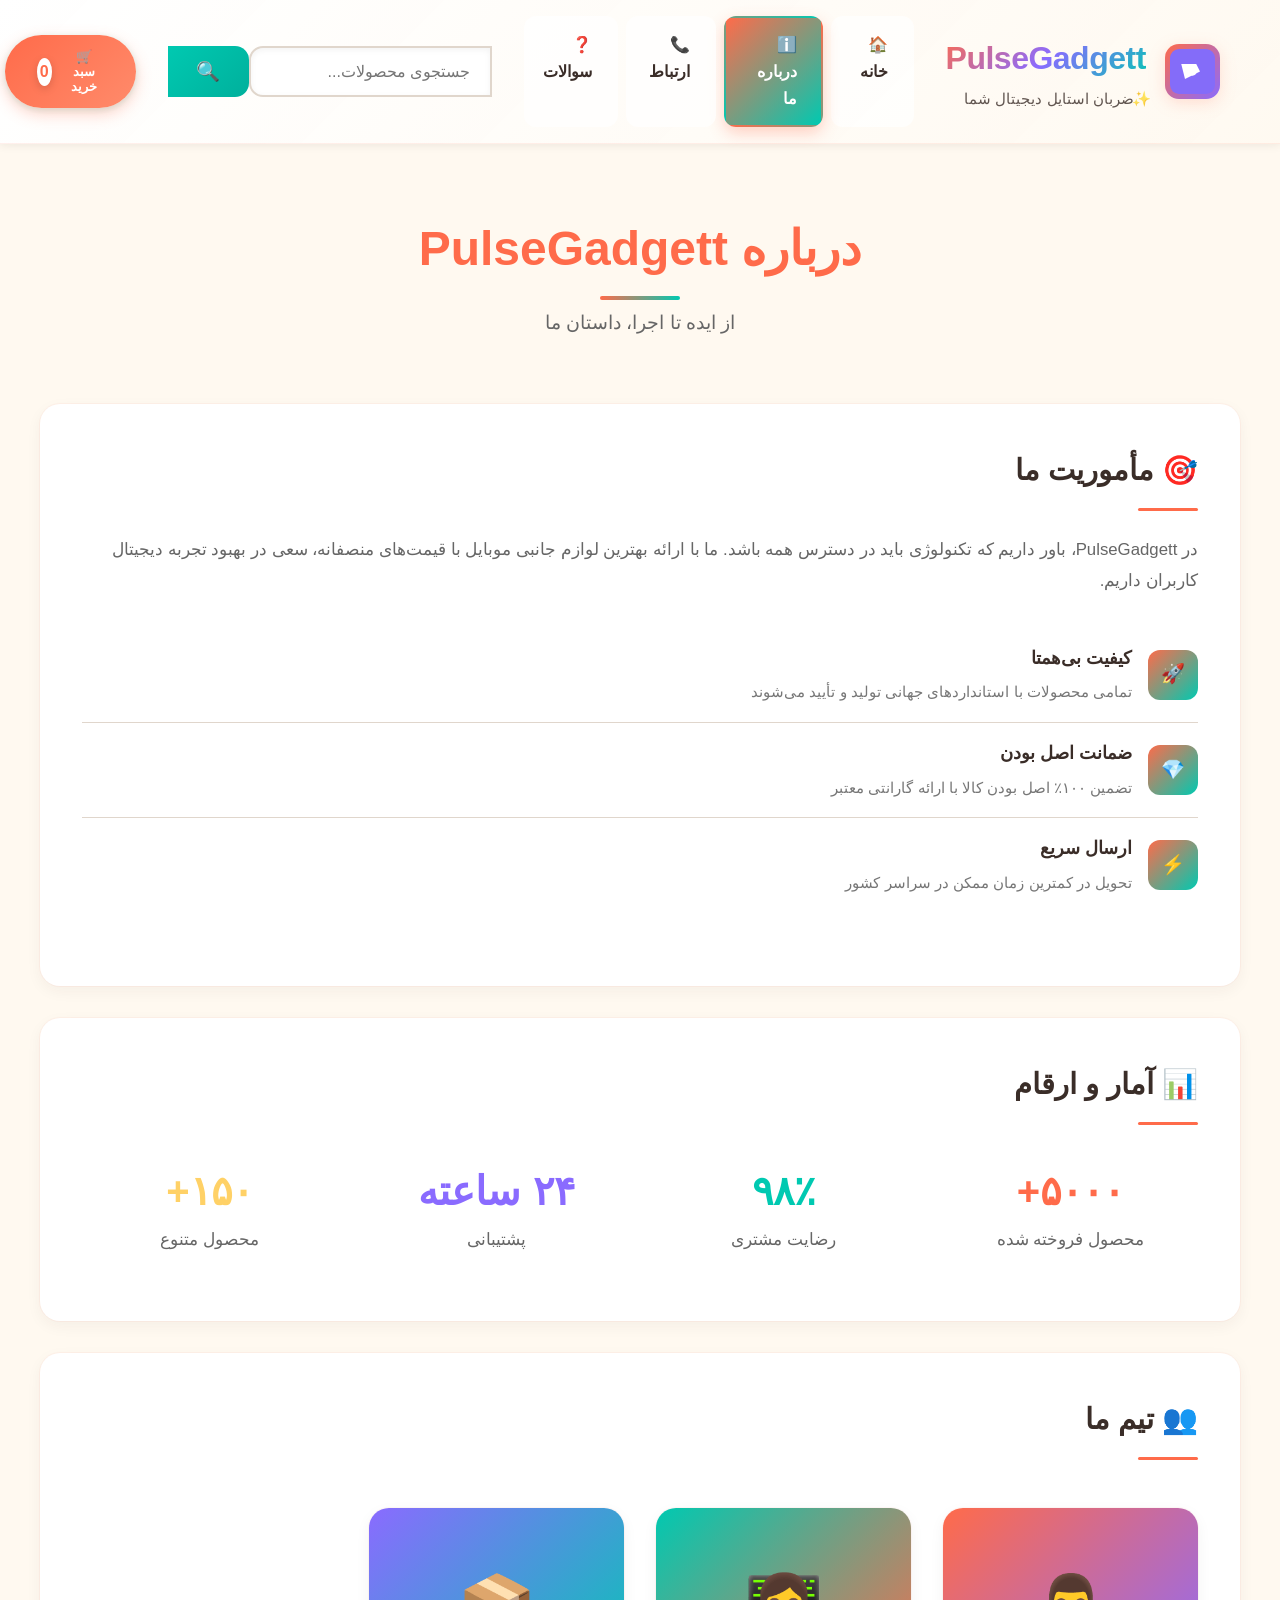
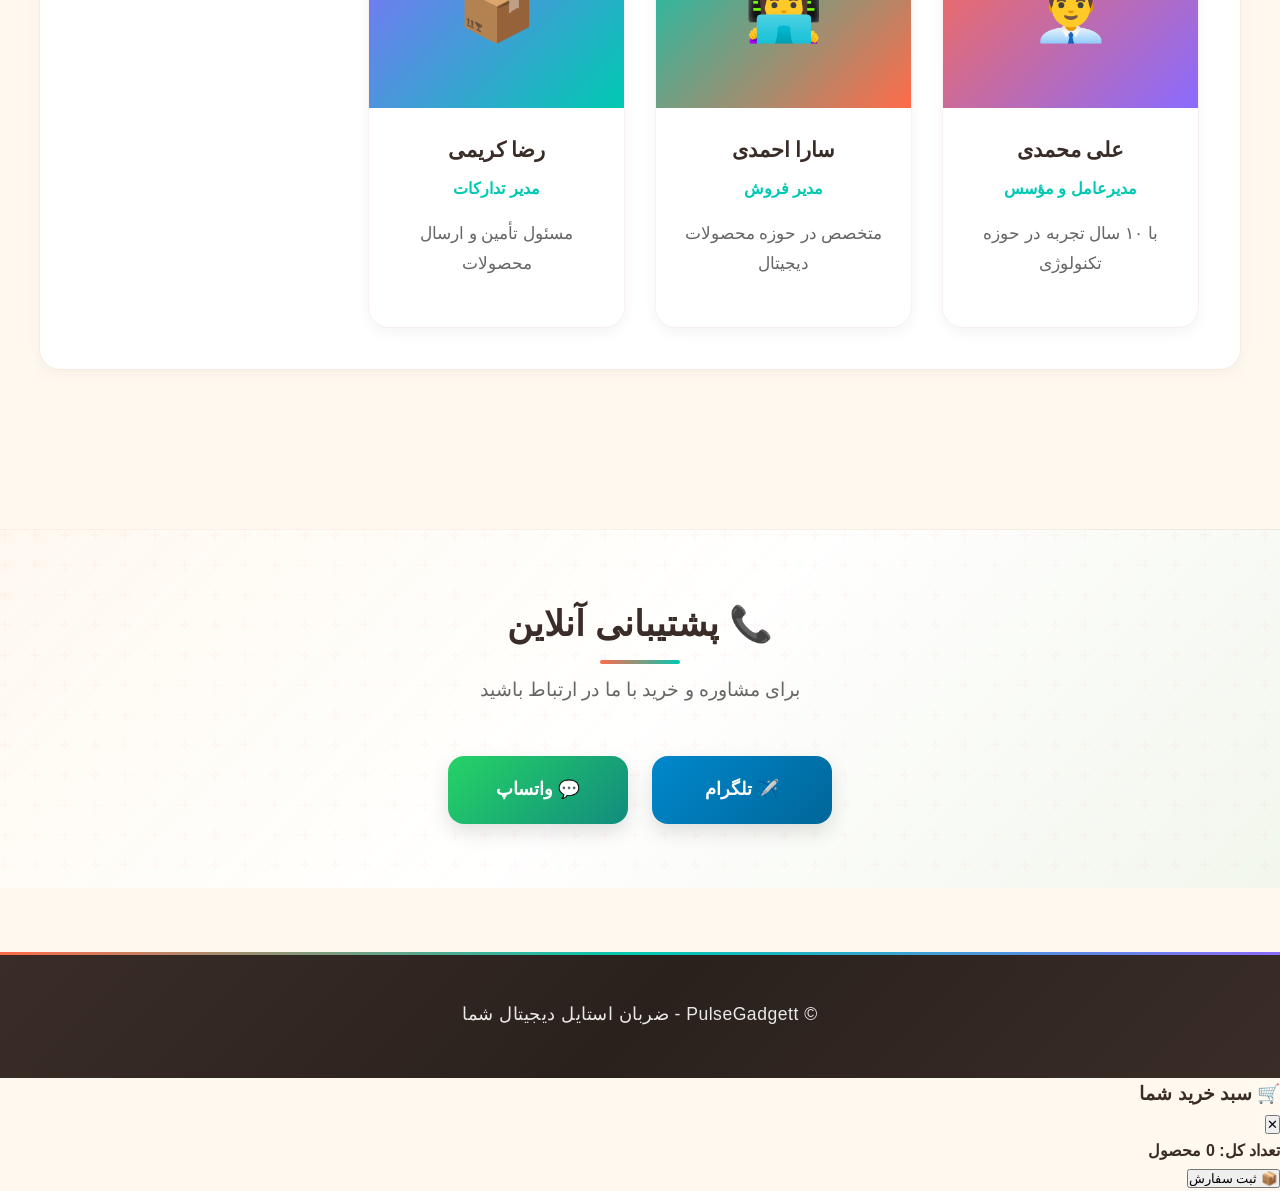
==== commit 7317c707: "Update about.html" ====
--- a/about.html
+++ b/about.html
@@ -10,35 +10,62 @@
 </head>
 <body>
     <header class="site-header">
-        <!-- همان هدر اصلی index.html -->
+        <div class="container header-container">
+            <div class="brand">
+                <div class="logo-container">
+                    <img src="images/logo.jpg" alt="PulseGadgett" class="logo" 
+                         onerror="this.src='[data-uri]';">
+                    <div class="brand-text">
+                        <h1 class="site-title">PulseGadgett</h1>
+                        <p class="site-tagline">ضربان استایل دیجیتال شما</p>
+                    </div>
+                </div>
+            </div>
+            <nav class="main-nav">
+                <a href="index.html" class="nav-link">🏠 خانه</a>
+                <a href="about.html" class="nav-link active">ℹ️ درباره ما</a>
+                <a href="contact.html" class="nav-link">📞 ارتباط</a>
+                <a href="faq.html" class="nav-link">❓ سوالات</a>
+            </nav>
+            <div class="search-container">
+                <input type="text" id="searchInput" class="search-input" placeholder="جستجوی محصولات...">
+                <button id="searchButton" class="search-btn">🔍</button>
+            </div>
+            <div class="header-actions">
+                <button class="cart-button" id="cartIcon">
+                    🛒 سبد خرید 
+                    <span id="cartCount" class="cart-count">0</span>
+                </button>
+            </div>
+        </div>
     </header>
 
     <main class="container content-page">
-        <div class="content-header" data-animate="fade-up">
-            <h1 data-typewriter data-speed="60">درباره PulseGadgett</h1>
+        <div class="content-header">
+            <h1>درباره PulseGadgett</h1>
             <p class="content-subtitle">از ایده تا اجرا، داستان ما</p>
         </div>
 
-        <div class="content-card" data-animate="fade-up" data-delay="200">
+        <div class="content-card">
             <h2>🎯 مأموریت ما</h2>
             <p>در PulseGadgett، باور داریم که تکنولوژی باید در دسترس همه باشد. ما با ارائه بهترین لوازم جانبی موبایل با قیمت‌های منصفانه، سعی در بهبود تجربه دیجیتال کاربران داریم.</p>
             
             <div class="feature-list">
-                <div class="feature-item" data-child-animate>
+                <div class="feature-item">
                     <div class="feature-icon">🚀</div>
                     <div class="feature-text">
                         <h3>کیفیت بی‌همتا</h3>
                         <p>تمامی محصولات با استانداردهای جهانی تولید و تأیید می‌شوند</p>
                     </div>
                 </div>
-                <div class="feature-item" data-child-animate>
+                <div class="feature-item">
                     <div class="feature-icon">💎</div>
                     <div class="feature-text">
                         <h3>ضمانت اصل بودن</h3>
                         <p>تضمین ۱۰۰٪ اصل بودن کالا با ارائه گارانتی معتبر</p>
                     </div>
                 </div>
-                <div class="feature-item" data-child-animate>
+                <div class="feature-item">
                     <div class="feature-icon">⚡</div>
                     <div class="feature-text">
                         <h3>ارسال سریع</h3>
@@ -48,62 +75,99 @@
             </div>
         </div>
 
-        <div class="content-card" data-animate="fade-up" data-delay="400">
+        <div class="content-card">
             <h2>📊 آمار و ارقام</h2>
             <div class="stats-grid" style="display: grid; grid-template-columns: repeat(auto-fit, minmax(150px, 1fr)); gap: 2rem; margin-top: 2rem;">
                 <div class="stat-item" style="text-align: center;">
-                    <h3 data-counter data-target="5000" style="font-size: 2.5rem; color: var(--primary);">0</h3>
+                    <h3 style="font-size: 2.5rem; color: var(--primary);">۵۰۰۰+</h3>
                     <p>محصول فروخته شده</p>
                 </div>
                 <div class="stat-item" style="text-align: center;">
-                    <h3 data-counter data-target="98" style="font-size: 2.5rem; color: var(--secondary);">0</h3>
+                    <h3 style="font-size: 2.5rem; color: var(--secondary);">۹۸٪</h3>
                     <p>رضایت مشتری</p>
                 </div>
                 <div class="stat-item" style="text-align: center;">
-                    <h3 data-counter data-target="24" style="font-size: 2.5rem; color: var(--accent);">0</h3>
-                    <p>ساعت پشتیبانی</p>
+                    <h3 style="font-size: 2.5rem; color: var(--accent);">۲۴ ساعته</h3>
+                    <p>پشتیبانی</p>
                 </div>
                 <div class="stat-item" style="text-align: center;">
-                    <h3 data-counter data-target="150" style="font-size: 2.5rem; color: var(--light);">0</h3>
+                    <h3 style="font-size: 2.5rem; color: var(--warning);">۱۵۰+</h3>
                     <p>محصول متنوع</p>
                 </div>
             </div>
         </div>
 
-        <div class="content-card" data-animate="fade-up" data-delay="600">
+        <div class="content-card">
             <h2>👥 تیم ما</h2>
             <div class="team-grid">
-                <div class="team-member" data-child-animate>
-                    <img src="images/team1.jpg" alt="مدیرعامل" class="member-photo">
+                <div class="team-member">
+                    <div class="member-photo" style="background: linear-gradient(135deg, var(--primary), var(--accent)); display: flex; align-items: center; justify-content: center; font-size: 4rem;">
+                        👨‍💼
+                    </div>
                     <div class="member-info">
                         <h3>علی محمدی</h3>
                         <span class="member-role">مدیرعامل و مؤسس</span>
                         <p>با ۱۰ سال تجربه در حوزه تکنولوژی</p>
-                        <div class="member-contact">
-                            <a href="#" class="contact-icon">📧</a>
-                            <a href="#" class="contact-icon">💼</a>
-                        </div>
                     </div>
                 </div>
-                <!-- سایر اعضای تیم -->
+                <div class="team-member">
+                    <div class="member-photo" style="background: linear-gradient(135deg, var(--secondary), var(--primary)); display: flex; align-items: center; justify-content: center; font-size: 4rem;">
+                        👩‍💻
+                    </div>
+                    <div class="member-info">
+                        <h3>سارا احمدی</h3>
+                        <span class="member-role">مدیر فروش</span>
+                        <p>متخصص در حوزه محصولات دیجیتال</p>
+                    </div>
+                </div>
+                <div class="team-member">
+                    <div class="member-photo" style="background: linear-gradient(135deg, var(--accent), var(--secondary)); display: flex; align-items: center; justify-content: center; font-size: 4rem;">
+                        📦
+                    </div>
+                    <div class="member-info">
+                        <h3>رضا کریمی</h3>
+                        <span class="member-role">مدیر تدارکات</span>
+                        <p>مسئول تأمین و ارسال محصولات</p>
+                    </div>
+                </div>
             </div>
         </div>
     </main>
 
-    <!-- پشتیبانی و فوتر مانند index.html -->
+    <section class="support-section">
+        <div class="container support-container">
+            <h3 class="support-title">📞 پشتیبانی آنلاین</h3>
+            <p class="support-text">برای مشاوره و خرید با ما در ارتباط باشید</p>
+            <div class="support-buttons">
+                <a href="https://t.me/PG_supporter" class="support-btn telegram" target="_blank">✈️ تلگرام</a>
+                <a href="https://wa.me/+989965566964" class="support-btn whatsapp" target="_blank">💬 واتساپ</a>
+            </div>
+        </div>
+    </section>
+
+    <footer class="site-footer">
+        <div class="container footer-container">
+            <p class="footer-text">© PulseGadgett - ضربان استایل دیجیتال شما</p>
+        </div>
+    </footer>
+
+    <!-- سبد خرید سایدبار -->
+    <div id="cartSidebar" class="cart-sidebar">
+        <div class="cart-header">
+            <h3 class="cart-title">🛒 سبد خرید شما</h3>
+            <button class="close-cart" id="closeCartButton">✕</button>
+        </div>
+        <div id="cartItems" class="cart-items"></div>
+        <div class="cart-footer">
+            <div class="cart-total">
+                <strong>تعداد کل: <span id="totalItems">0</span> محصول</strong>
+            </div>
+            <button class="checkout-btn" id="checkoutButton">📦 ثبت سفارش</button>
+        </div>
+    </div>
+    <div id="cartOverlay" class="cart-overlay"></div>
 
     <script src="common.js"></script>
-    <script>
-        // انیمیشن‌های خاص صفحه درباره ما
-        document.addEventListener('DOMContentLoaded', function() {
-            // اضافه کردن افکت‌های اضافی
-            const featureItems = document.querySelectorAll('.feature-item');
-            featureItems.forEach(item => {
-                item.addEventListener('mouseenter', function() {
-                    this.querySelector('.feature-icon').style.animation = 'float 0.5s ease';
-                });
-            });
-        });
-    </script>
+    <script src="script.js"></script>
 </body>
 </html>
--- a/common.css
+++ b/common.css
@@ -1,3 +1,21 @@
+:root {
+  --primary: #FF6B4A;
+  --secondary: #00C9B1;
+  --accent: #8A6BFF;
+  --background: #FFF9F0;
+  --text: #3A2D28;
+  --text-dark: #2a1f1a;
+  --light: #FFD166;
+  --border: #E0D6CC;
+  --success: #00C9B1;
+  --warning: #FFD166;
+  --error: #FF6B4A;
+  --category-teal: #00C9B1;
+  --shadow-sm: 0 2px 8px rgba(58, 45, 40, 0.08);
+  --shadow-md: 0 4px 16px rgba(58, 45, 40, 0.12);
+  --shadow-lg: 0 8px 32px rgba(58, 45, 40, 0.16);
+}
+
 /* ==================== استایل‌های مشترک برای تمام صفحات ==================== */
 
 /* صفحات محتوا (درباره ما، تماس، سوالات) */
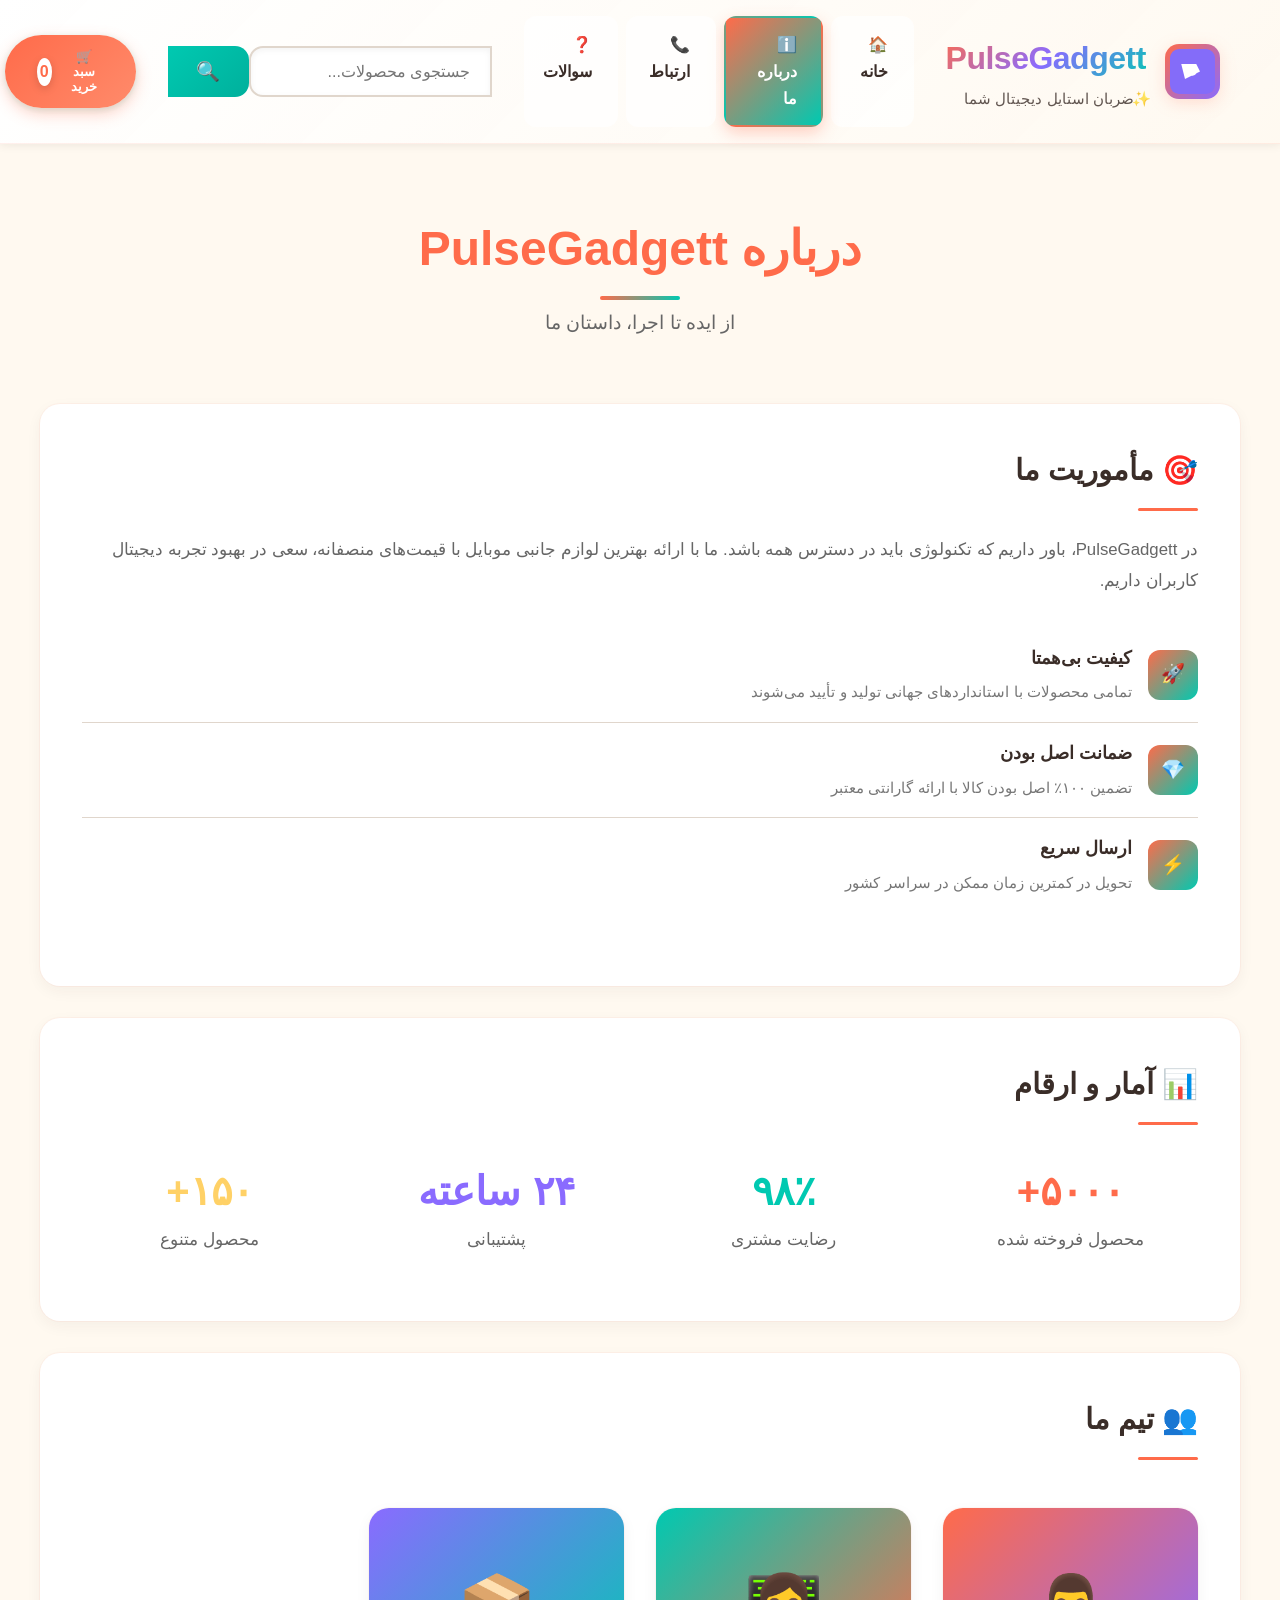
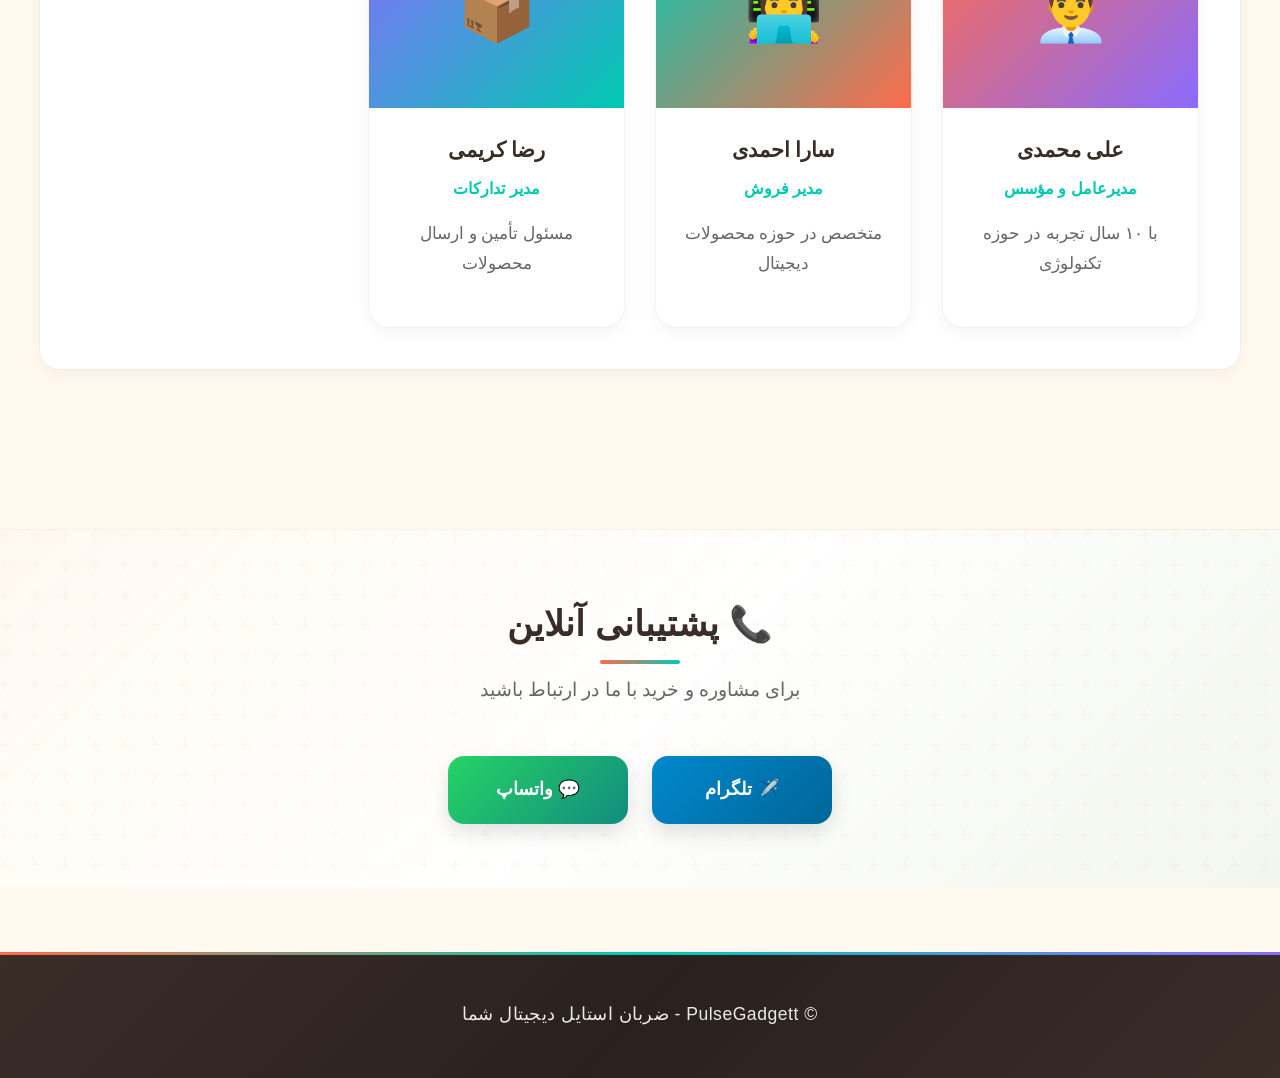
==== commit fac4d0cc: "Update about.html" ====
--- a/about.html
+++ b/about.html
@@ -169,5 +169,40 @@
 
     <script src="common.js"></script>
     <script src="script.js"></script>
+    <script>
+    // اتصال دستی و مستقیم سبد خرید
+    (function() {
+        // پیدا کردن المان‌ها
+        const cartBtn = document.getElementById('cartIcon');
+        const cartSidebar = document.getElementById('cartSidebar');
+        const cartOverlay = document.getElementById('cartOverlay');
+        const closeCartBtn = document.getElementById('closeCartButton');
+        
+        // تابع باز کردن
+        function openCart() {
+            if (cartSidebar) cartSidebar.classList.add('active');
+            if (cartOverlay) cartOverlay.classList.add('active');
+            document.body.style.overflow = 'hidden';
+        }
+        
+        // تابع بستن
+        function closeCart() {
+            if (cartSidebar) cartSidebar.classList.remove('active');
+            if (cartOverlay) cartOverlay.classList.remove('active');
+            document.body.style.overflow = '';
+        }
+        
+        // اتصال رویدادها
+        if (cartBtn) {
+            cartBtn.addEventListener('click', openCart);
+            console.log('✅ دکمه سبد خرید متصل شد');
+        } else {
+            console.log('❌ دکمه سبد خرید پیدا نشد');
+        }
+        
+        if (closeCartBtn) closeCartBtn.addEventListener('click', closeCart);
+        if (cartOverlay) cartOverlay.addEventListener('click', closeCart);
+    })();
+</script>
 </body>
 </html>
--- a/style.css
+++ b/style.css
@@ -1180,3 +1180,194 @@
     background: #2a2a2a;
   }
 }
+/* ==================== سایدبار سبد خرید ==================== */
+.cart-sidebar {
+    position: fixed;
+    top: 0;
+    left: -400px;
+    width: 380px;
+    height: 100%;
+    background: white;
+    z-index: 1001;
+    transition: left 0.3s ease;
+    box-shadow: -5px 0 15px rgba(0,0,0,0.1);
+    display: flex;
+    flex-direction: column;
+}
+
+.cart-sidebar.active {
+    left: 0;
+}
+
+.cart-overlay {
+    position: fixed;
+    top: 0;
+    left: 0;
+    width: 100%;
+    height: 100%;
+    background: rgba(0,0,0,0.5);
+    z-index: 1000;
+    display: none;
+}
+
+.cart-overlay.active {
+    display: block;
+}
+
+.cart-header {
+    display: flex;
+    justify-content: space-between;
+    align-items: center;
+    padding: 1.5rem;
+    border-bottom: 1px solid var(--border);
+    background: linear-gradient(135deg, var(--primary), #ff8b6b);
+    color: white;
+}
+
+.cart-title {
+    margin: 0;
+    font-size: 1.3rem;
+}
+
+.close-cart {
+    background: none;
+    border: none;
+    font-size: 1.5rem;
+    cursor: pointer;
+    color: white;
+}
+
+.cart-items {
+    flex: 1;
+    overflow-y: auto;
+    padding: 1rem;
+}
+
+.cart-item {
+    display: flex;
+    gap: 1rem;
+    padding: 1rem;
+    border-bottom: 1px solid var(--border);
+    position: relative;
+}
+
+.cart-item-image-container {
+    width: 70px;
+    height: 70px;
+    background: #f8f8f8;
+    border-radius: 10px;
+    overflow: hidden;
+}
+
+.cart-item-image-container img {
+    width: 100%;
+    height: 100%;
+    object-fit: contain;
+}
+
+.cart-item-info {
+    flex: 1;
+}
+
+.cart-item-name {
+    font-weight: bold;
+    margin-bottom: 0.3rem;
+}
+
+.cart-item-category {
+    font-size: 0.8rem;
+    color: #888;
+}
+
+.cart-item-code {
+    font-size: 0.75rem;
+    color: #aaa;
+}
+
+.cart-item-controls {
+    display: flex;
+    flex-direction: column;
+    align-items: flex-end;
+    gap: 0.5rem;
+}
+
+.quantity-controls {
+    display: flex;
+    align-items: center;
+    gap: 0.5rem;
+}
+
+.quantity-btn {
+    width: 28px;
+    height: 28px;
+    border: 1px solid var(--border);
+    background: white;
+    border-radius: 6px;
+    cursor: pointer;
+    font-size: 1.2rem;
+}
+
+.quantity-value {
+    min-width: 30px;
+    text-align: center;
+}
+
+.cart-item-price {
+    font-weight: bold;
+    color: var(--primary);
+}
+
+.remove-item-btn {
+    position: absolute;
+    top: 5px;
+    left: 5px;
+    background: none;
+    border: none;
+    cursor: pointer;
+    color: #999;
+    font-size: 1rem;
+}
+
+.remove-item-btn:hover {
+    color: var(--error);
+}
+
+.cart-footer {
+    padding: 1.5rem;
+    border-top: 1px solid var(--border);
+    background: #f8f8f8;
+}
+
+.cart-summary {
+    margin-bottom: 1rem;
+}
+
+.cart-summary-item {
+    display: flex;
+    justify-content: space-between;
+    margin-bottom: 0.5rem;
+}
+
+.total-price {
+    font-size: 1.2rem;
+    font-weight: bold;
+    color: var(--primary);
+}
+
+.checkout-btn {
+    width: 100%;
+    background: linear-gradient(135deg, var(--secondary), #00b09c);
+    color: white;
+    border: none;
+    padding: 1rem;
+    border-radius: 12px;
+    font-weight: bold;
+    cursor: pointer;
+    font-size: 1.1rem;
+}
+
+.empty-cart {
+    text-align: center;
+    padding: 2rem;
+    color: #888;
+}
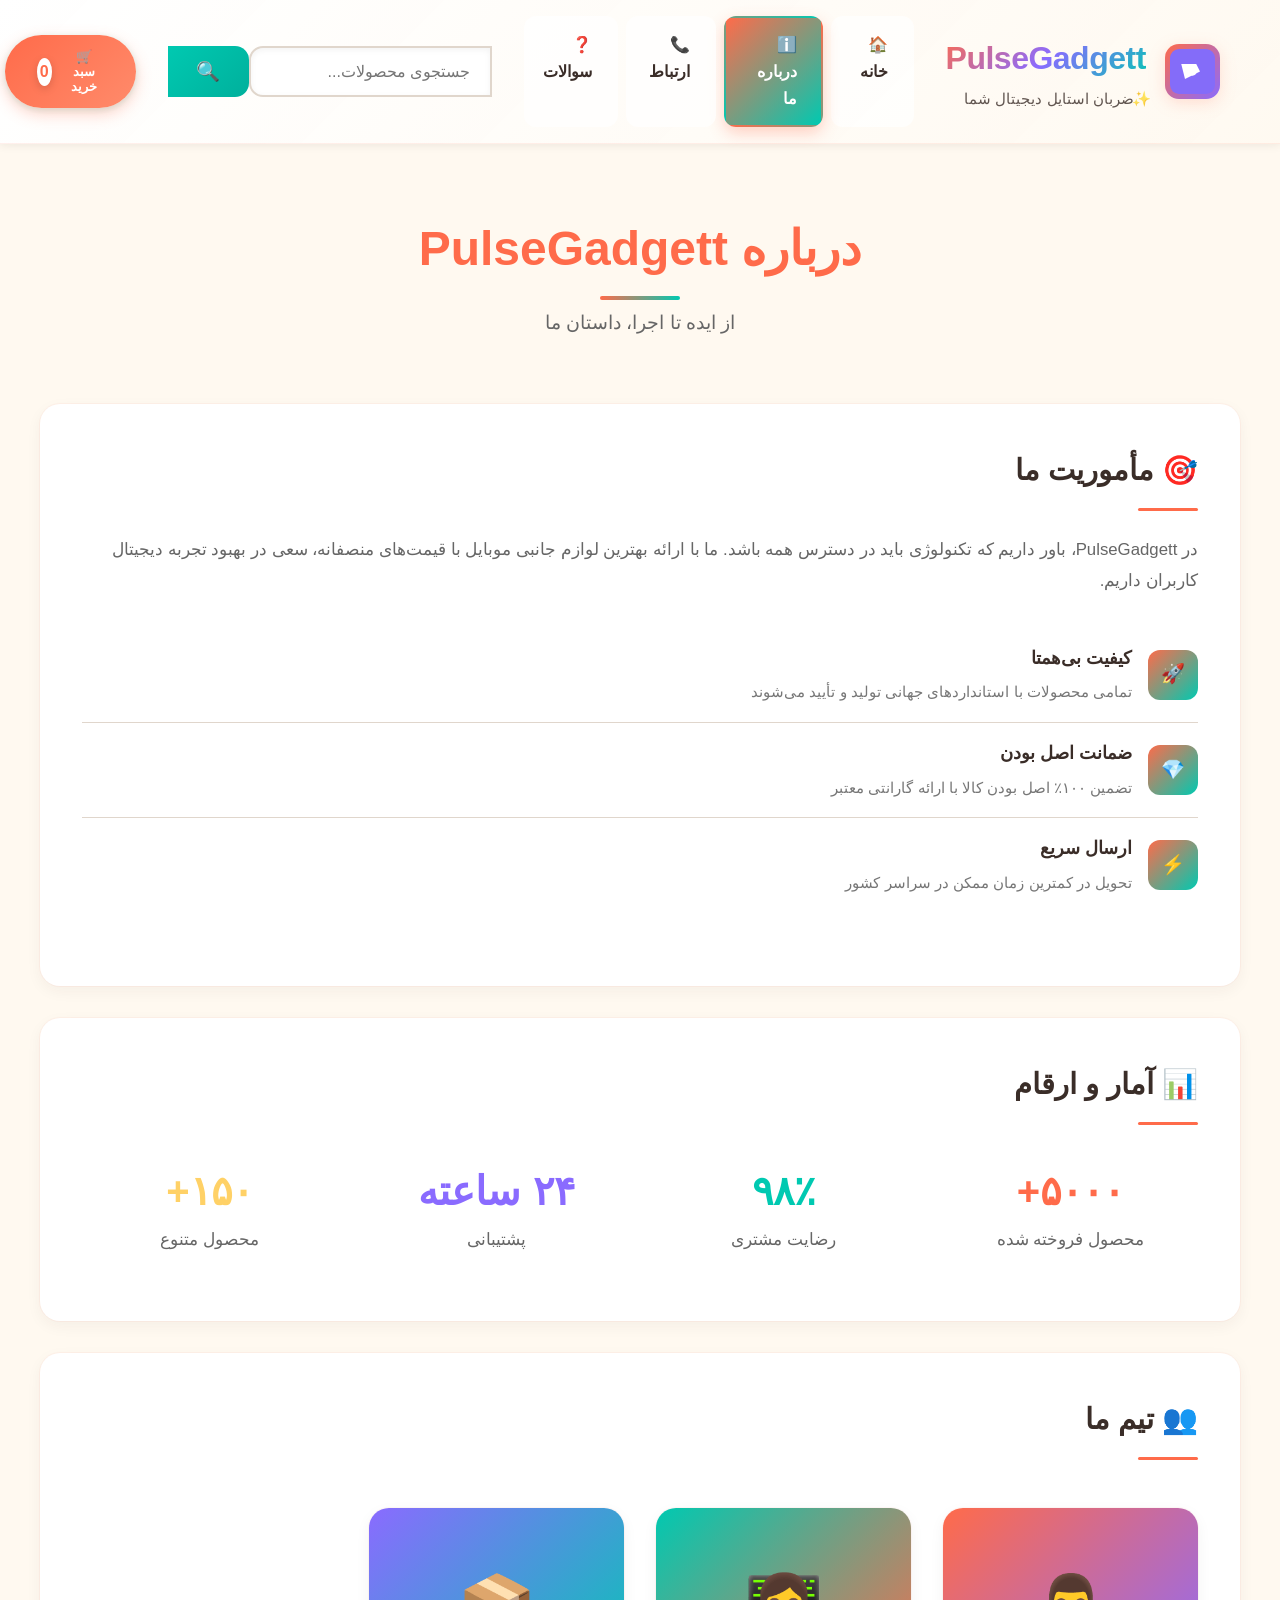
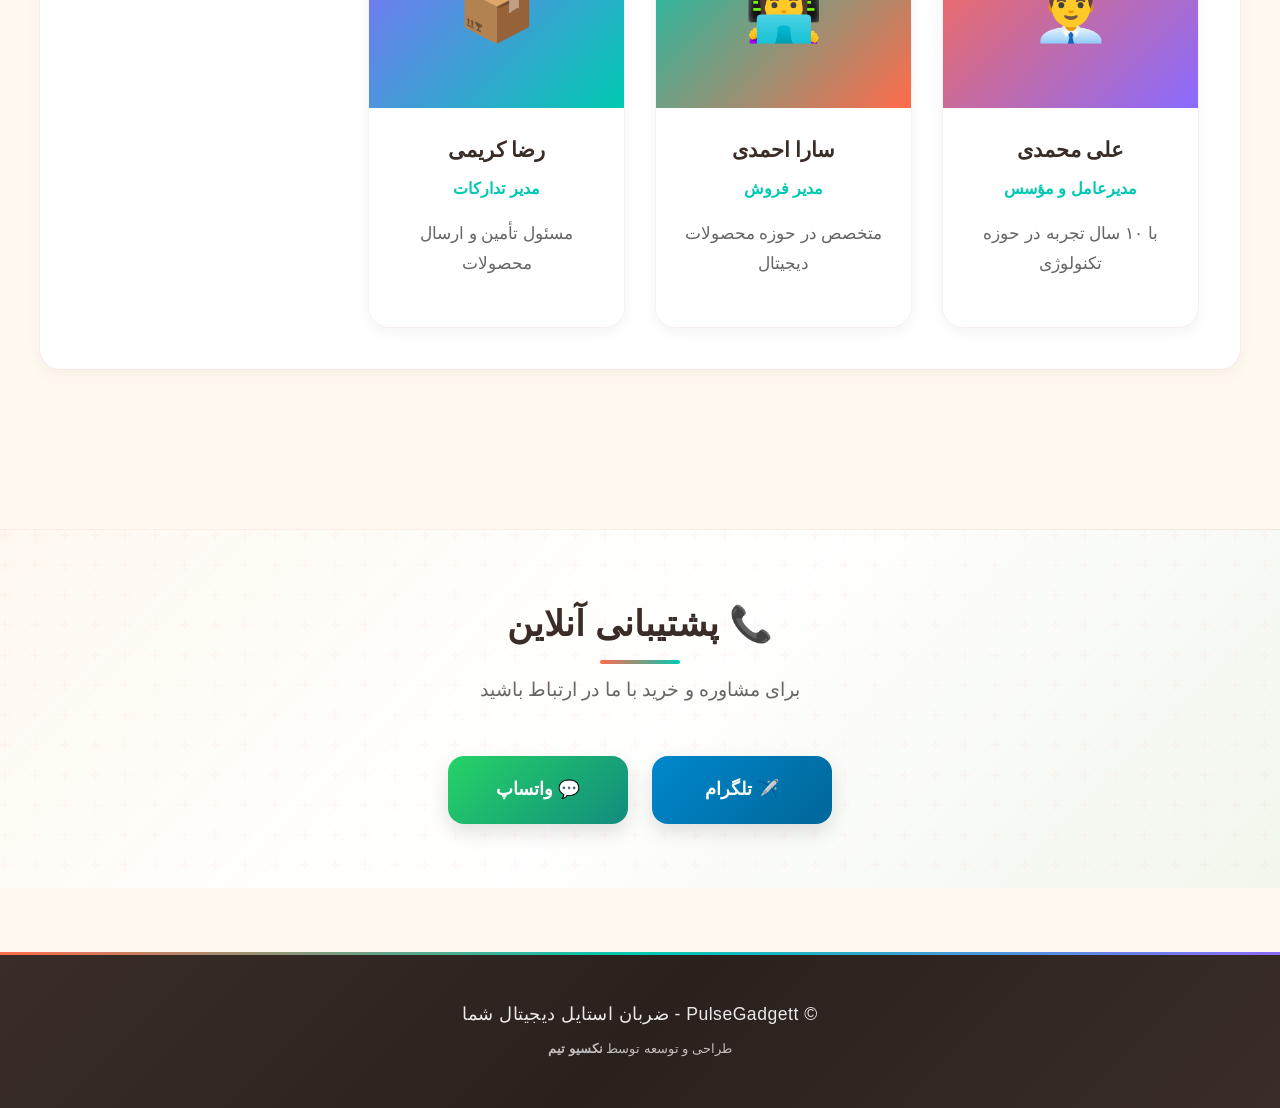
==== commit 1c77927c: "Update about.html" ====
--- a/about.html
+++ b/about.html
@@ -146,10 +146,13 @@
     </section>
 
     <footer class="site-footer">
-        <div class="container footer-container">
-            <p class="footer-text">© PulseGadgett - ضربان استایل دیجیتال شما</p>
-        </div>
-    </footer>
+    <div class="container footer-container">
+        <p class="footer-text">© PulseGadgett - ضربان استایل دیجیتال شما</p>
+        <p class="footer-credit" style="font-size: 0.8rem; opacity: 0.7; margin-top: 0.5rem;">
+            طراحی و توسعه توسط <strong>نکسیو تیم</strong>
+        </p>
+    </div>
+</footer>
 
     <!-- سبد خرید سایدبار -->
     <div id="cartSidebar" class="cart-sidebar">
--- a/style.css
+++ b/style.css
@@ -99,8 +99,7 @@
     rgba(255, 249, 240, 0.95));
   box-shadow: var(--shadow-sm);
   padding: 1rem 0;
-  position: sticky;
-  top: 0;
+  position: relative;
   z-index: 1000;
   animation: slideInDown 0.6s ease-out;
   backdrop-filter: blur(12px);
@@ -1371,3 +1370,74 @@
     padding: 2rem;
     color: #888;
 }
+/* ========== ریسپانسیو برای موبایل و تبلت ========== */
+@media (max-width: 992px) {
+    .products-grid {
+        grid-template-columns: repeat(2, 1fr);
+        gap: 1rem;
+    }
+    
+    .product-card .product-title {
+        font-size: 1rem;
+    }
+}
+
+@media (max-width: 768px) {
+    .header-container {
+        flex-wrap: wrap;
+    }
+    
+    .main-nav {
+        order: 2;
+        width: 100%;
+        justify-content: center;
+        margin: 0.5rem 0;
+    }
+    
+    .search-container {
+        order: 3;
+        width: 100%;
+        margin-top: 0.5rem;
+    }
+    
+    .products-grid {
+        grid-template-columns: 1fr;
+    }
+    
+    .cart-sidebar {
+        width: 100%;
+        right: -100%;
+    }
+    
+    .product-detail-container {
+        flex-direction: column;
+    }
+    
+    .team-grid {
+        grid-template-columns: 1fr;
+    }
+    
+    .content-card h2 {
+        font-size: 1.4rem;
+    }
+}
+
+@media (max-width: 480px) {
+    .site-title {
+        font-size: 1.2rem;
+    }
+    
+    .nav-link {
+        padding: 0.5rem 0.8rem;
+        font-size: 0.8rem;
+    }
+    
+    .product-price {
+        font-size: 1.2rem;
+    }
+    
+    .cart-button {
+        padding: 0.5rem 1rem;
+        font-size: 0.8rem;
+    }
+}
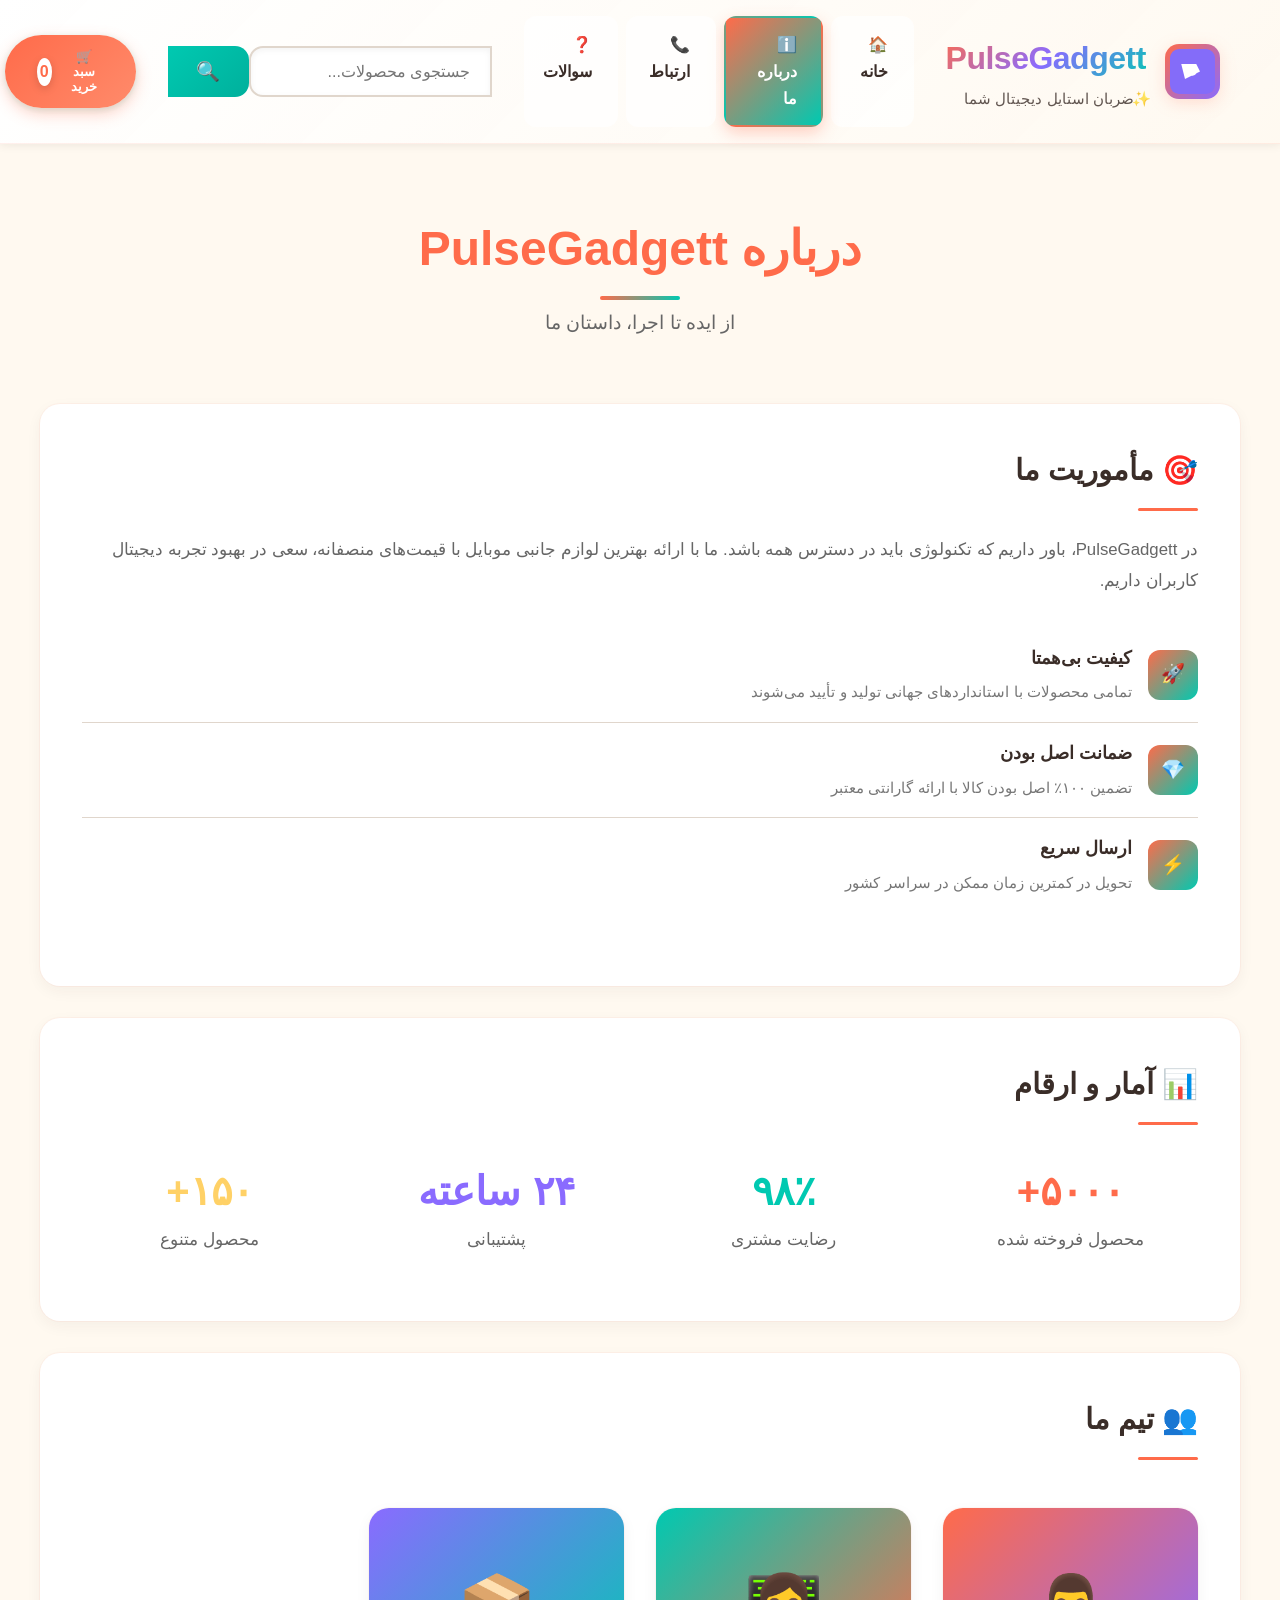
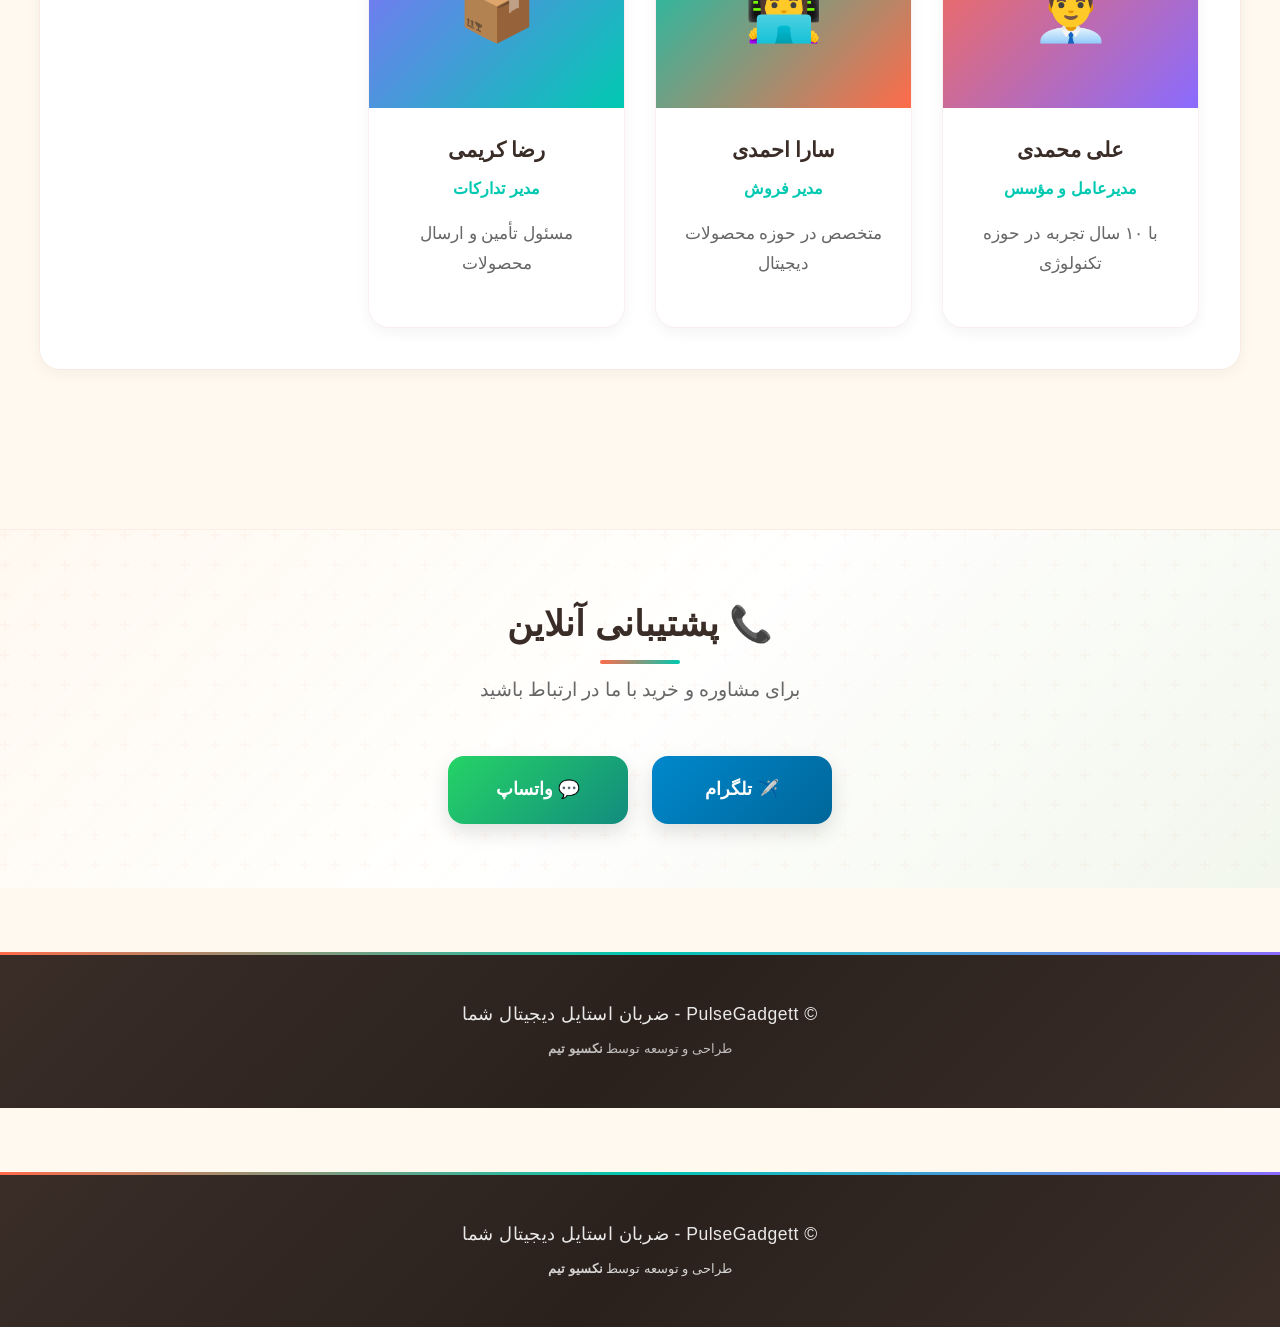
==== commit 5b708c91: "Update about.html" ====
--- a/about.html
+++ b/about.html
@@ -207,5 +207,13 @@
         if (cartOverlay) cartOverlay.addEventListener('click', closeCart);
     })();
 </script>
+ <footer class="site-footer">
+    <div class="container footer-container">
+        <p class="footer-text">© PulseGadgett - ضربان استایل دیجیتال شما</p>
+        <p style="font-size: 0.8rem; text-align: center; margin-top: 0.5rem; opacity: 0.8;">
+            طراحی و توسعه توسط <strong>نکسیو تیم</strong>
+        </p>
+    </div>
+</footer>   
 </body>
 </html>
